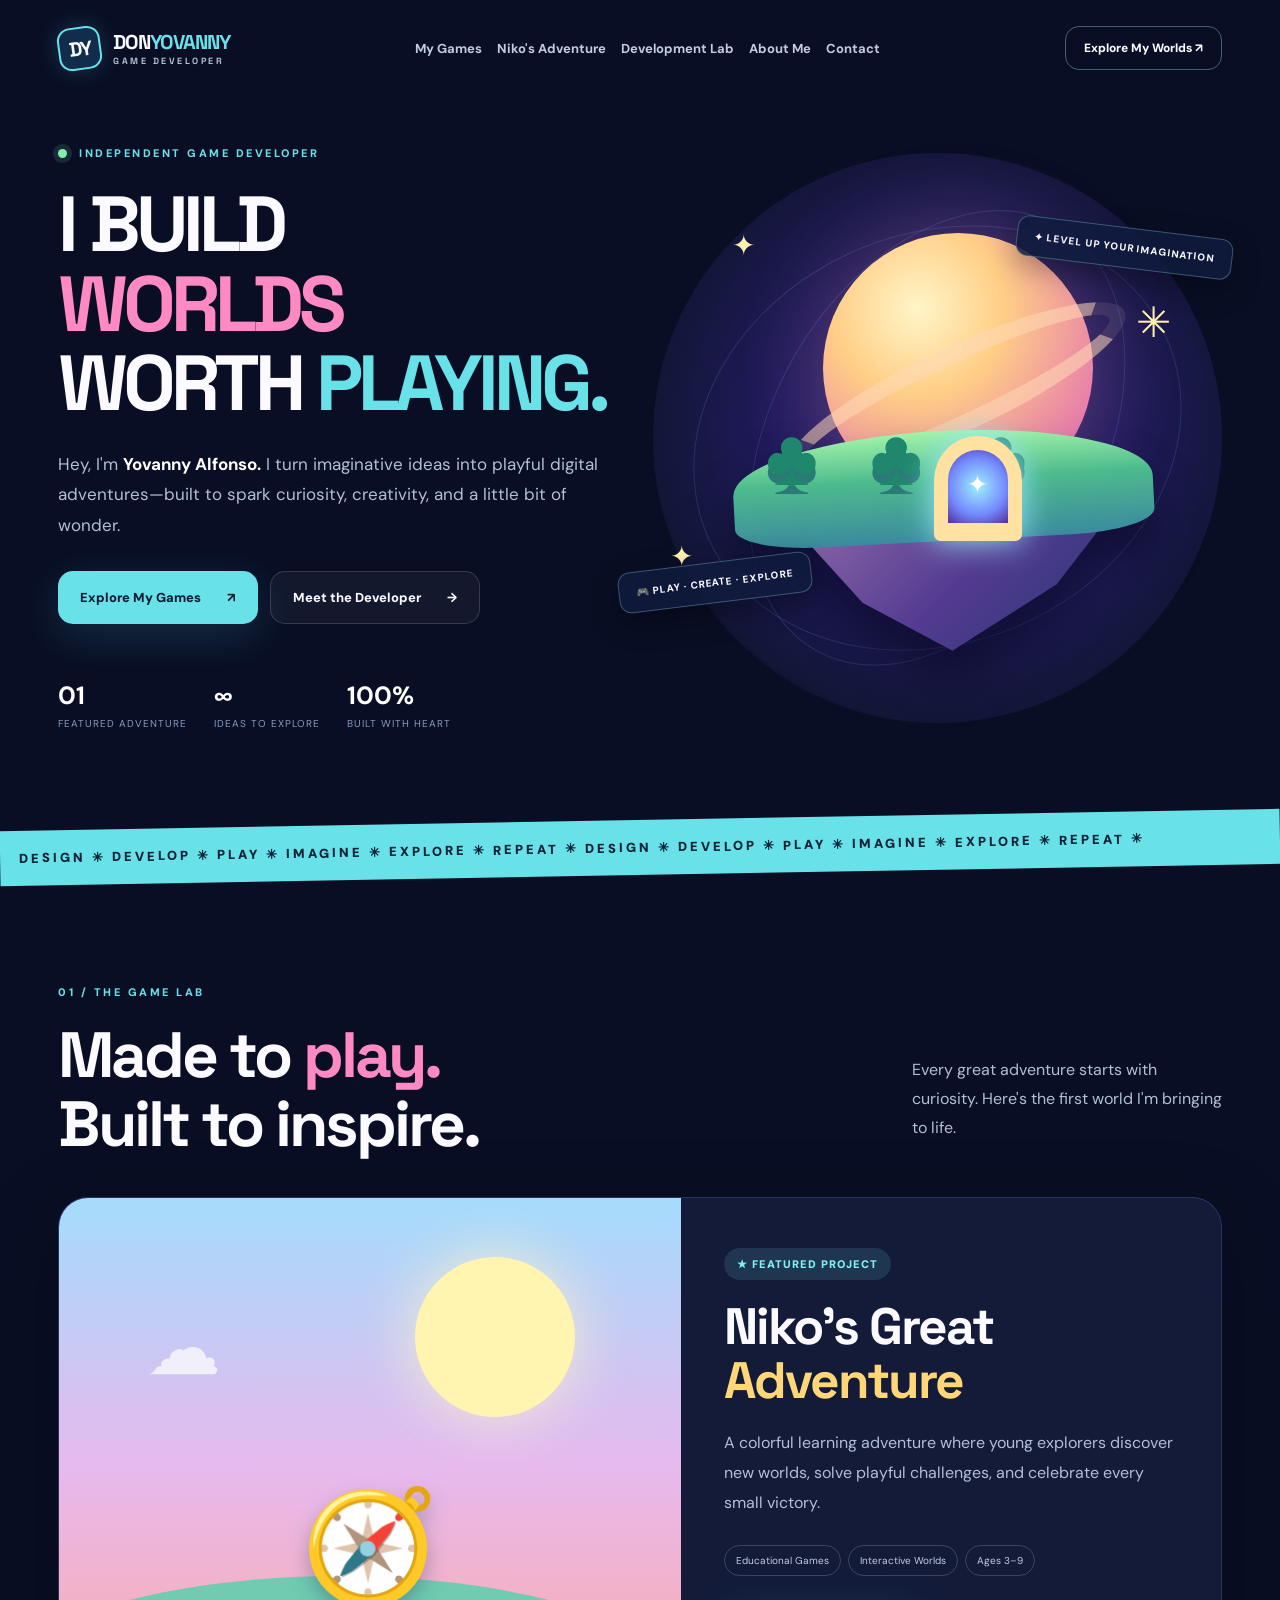
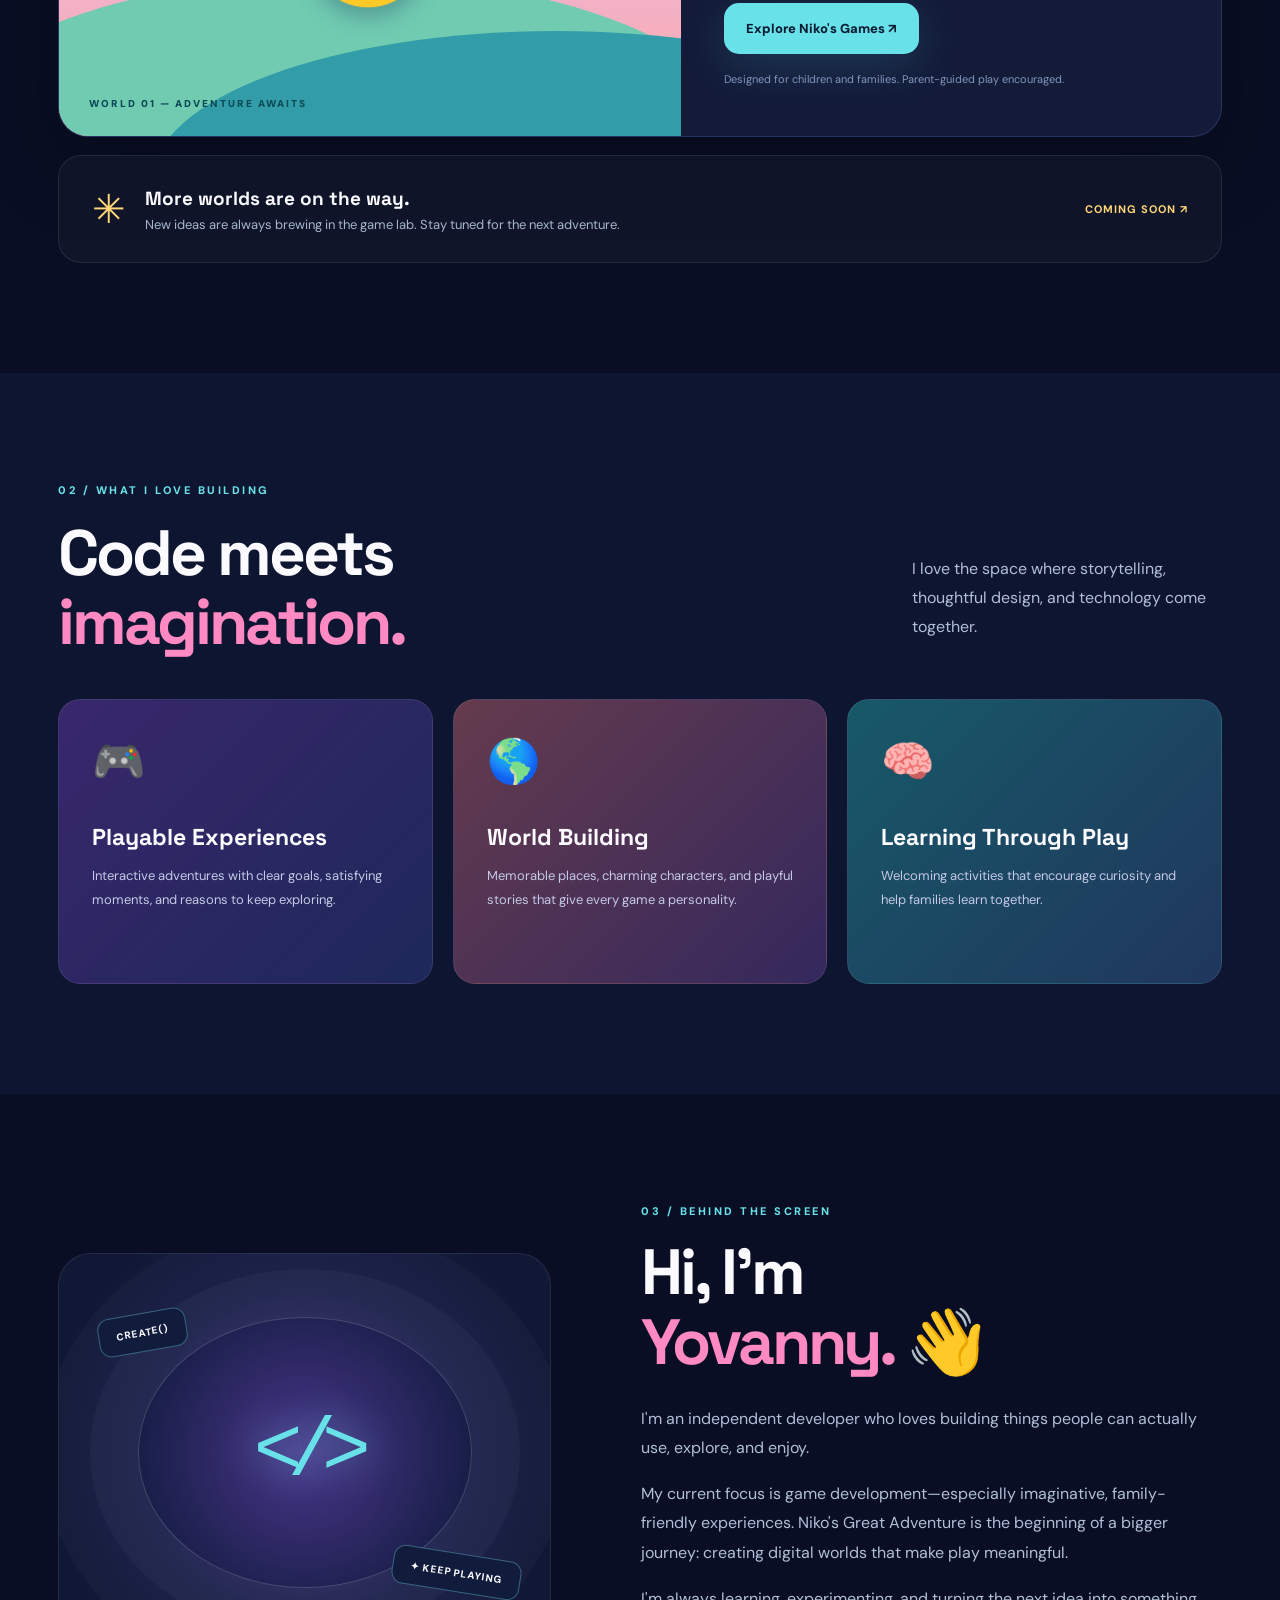
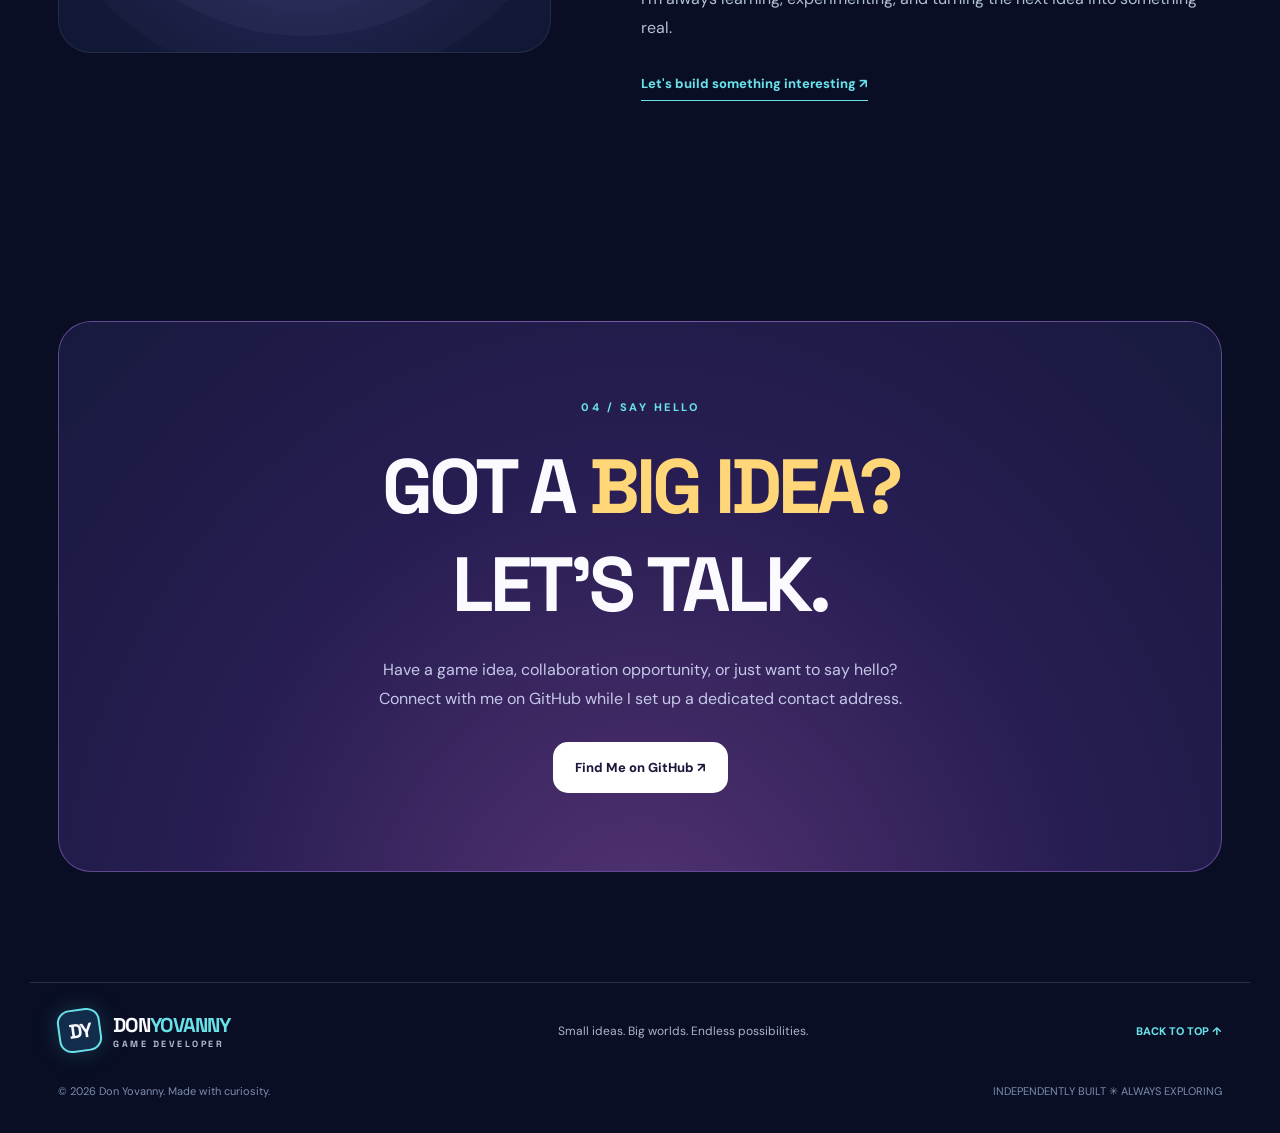
==== index.html @ cd0aa05b "Connect homepage to full portfolio navigation" ====
<!doctype html>
<html lang="en"><head><meta charset="utf-8"><meta name="viewport" content="width=device-width,initial-scale=1"><meta name="theme-color" content="#0b1028"><meta name="description" content="Don Yovanny builds playful game worlds and meaningful digital adventures."><title>Don Yovanny — Game Developer</title><link rel="preconnect" href="https://fonts.googleapis.com"><link rel="preconnect" href="https://fonts.gstatic.com" crossorigin><link href="https://fonts.googleapis.com/css2?family=DM+Sans:wght@400;500;600;700;800&family=Space+Grotesk:wght@400;500;600;700&display=swap" rel="stylesheet"><link rel="stylesheet" href="./style.css"><link rel="stylesheet" href="./pages.css"></head>
<body><a class="skip" href="#main">Skip to content</a><header class="nav wrap"><a class="brand" href="#home"><span class="logo">DY</span><span>DON<span class="cyan">YOVANNY</span><small>GAME DEVELOPER</small></span></a><button class="menu" aria-label="Toggle menu" aria-expanded="false">☰</button><nav id="nav"><a href="./games.html">My Games</a><a href="./niko.html">Niko's Adventure</a><a href="./lab.html">Development Lab</a><a href="./about.html">About Me</a><a href="./contact.html">Contact</a></nav><a class="nav-button" href="./games.html">Explore My Worlds ↗</a></header>
<main id="main"><section id="home" class="hero wrap"><div class="hero-text"><div class="eyebrow"><span class="dot"></span> INDEPENDENT GAME DEVELOPER</div><h1>I BUILD<br><em>WORLDS</em><br>WORTH <span class="cyan">PLAYING.</span></h1><p>Hey, I'm <strong>Yovanny Alfonso.</strong> I turn imaginative ideas into playful digital adventures—built to spark curiosity, creativity, and a little bit of wonder.</p><div class="buttons"><a class="button primary" href="./games.html">Explore My Games <span>↗</span></a><a class="button secondary" href="./about.html">Meet the Developer <span>→</span></a></div><div class="stats"><div><b>01</b><span>FEATURED ADVENTURE</span></div><div><b>∞</b><span>IDEAS TO EXPLORE</span></div><div><b>100%</b><span>BUILT WITH HEART</span></div></div></div><div class="scene" role="img" aria-label="Original illustration of a glowing ringed planet above a floating fantasy island with a portal"><div class="planet"></div><div class="ring"></div><div class="island"><div class="rock"></div><div class="grass"></div><div class="trees">♣ ♣ ♣</div><div class="portal">✦</div></div><span class="spark s1">✦</span><span class="spark s2">✳</span><span class="spark s3">✦</span><div class="sticker one">✦ LEVEL UP YOUR IMAGINATION</div><div class="sticker two">🎮 PLAY · CREATE · EXPLORE</div></div></section>
<div class="ribbon"><div>DESIGN ✳ DEVELOP ✳ PLAY ✳ IMAGINE ✳ EXPLORE ✳ REPEAT ✳ DESIGN ✳ DEVELOP ✳ PLAY ✳ IMAGINE ✳ EXPLORE ✳ REPEAT ✳</div></div>
<section id="games" class="section wrap"><div class="kicker">01 / THE GAME LAB</div><div class="section-heading"><h2>Made to <em>play.</em><br>Built to inspire.</h2><p>Every great adventure starts with curiosity. Here's the first world I'm bringing to life.</p></div><article class="featured"><div class="game-art" role="img" aria-label="Pastel illustrated adventure landscape with hills, sun, and compass"><div class="sun"></div><div class="cloud">☁</div><div class="hill back"></div><div class="hill front"></div><div class="compass">🧭</div><span class="art-caption">WORLD 01 — ADVENTURE AWAITS</span></div><div class="featured-content"><span class="pill">★ FEATURED PROJECT</span><h3>Niko's Great<br><span>Adventure</span></h3><p>A colorful learning adventure where young explorers discover new worlds, solve playful challenges, and celebrate every small victory.</p><div class="chips"><span>Educational Games</span><span>Interactive Worlds</span><span>Ages 3–9</span></div><a class="button primary" href="./niko.html">Explore Niko's Games ↗</a><small>Designed for children and families. Parent-guided play encouraged.</small></div></article><div class="next"><span>✳</span><div><h3>More worlds are on the way.</h3><p>New ideas are always brewing in the game lab. Stay tuned for the next adventure.</p></div><strong>COMING SOON ↗</strong></div></section>
<section id="skills" class="section skill-section"><div class="wrap"><div class="kicker">02 / WHAT I LOVE BUILDING</div><div class="section-heading"><h2>Code meets<br><em>imagination.</em></h2><p>I love the space where storytelling, thoughtful design, and technology come together.</p></div><div class="skill-grid"><article><span>🎮</span><h3>Playable Experiences</h3><p>Interactive adventures with clear goals, satisfying moments, and reasons to keep exploring.</p></article><article><span>🌎</span><h3>World Building</h3><p>Memorable places, charming characters, and playful stories that give every game a personality.</p></article><article><span>🧠</span><h3>Learning Through Play</h3><p>Welcoming activities that encourage curiosity and help families learn together.</p></article></div></div></section>
<section id="about" class="section wrap about"><div class="code-art"><div class="code-orb">&lt;/&gt;</div><span class="float-label top">CREATE()</span><span class="float-label bottom">✦ KEEP PLAYING</span></div><div><div class="kicker">03 / BEHIND THE SCREEN</div><h2>Hi, I'm<br><em>Yovanny.</em> 👋</h2><p>I'm an independent developer who loves building things people can actually use, explore, and enjoy.</p><p>My current focus is game development—especially imaginative, family-friendly experiences. Niko's Great Adventure is the beginning of a bigger journey: creating digital worlds that make play meaningful.</p><p>I'm always learning, experimenting, and turning the next idea into something real.</p><a class="text-link" href="./contact.html">Let's build something interesting ↗</a></div></section>
<section id="contact" class="section wrap"><div class="contact"><div class="kicker">04 / SAY HELLO</div><h2>GOT A <em>BIG IDEA?</em><br>LET'S TALK.</h2><p>Have a game idea, collaboration opportunity, or just want to say hello? Connect with me on GitHub while I set up a dedicated contact address.</p><a class="button white" href="https://github.com/yovannyhub" target="_blank" rel="noopener noreferrer">Find Me on GitHub ↗</a></div></section></main>
<footer class="wrap footer"><div><a class="brand" href="#home"><span class="logo">DY</span><span>DON<span class="cyan">YOVANNY</span><small>GAME DEVELOPER</small></span></a><p>Small ideas. Big worlds. Endless possibilities.</p><a href="#home">BACK TO TOP ↑</a></div><div class="footer-bottom"><span>© <span id="year">2026</span> Don Yovanny. Made with curiosity.</span><span>INDEPENDENTLY BUILT ✳ ALWAYS EXPLORING</span></div></footer><script src="./script.js"></script></body></html>
---- style.css ----
:root{--bg:#090e24;--panel:#131b39;--cyan:#69e1e9;--pink:#ff89c3;--yellow:#ffd779;--muted:#b1bfd6}*{box-sizing:border-box}html{scroll-behavior:smooth}body{margin:0;background:var(--bg);color:#fafaff;font-family:'DM Sans',sans-serif;overflow-x:hidden}a{color:inherit;text-decoration:none}button{font:inherit}::selection{background:var(--cyan);color:#09152d}.wrap{max-width:1220px;margin:auto;padding-left:28px;padding-right:28px}.section{padding-top:110px;padding-bottom:110px}.nav{height:96px;display:flex;align-items:center;gap:35px;justify-content:space-between;position:relative;z-index:5}.brand{display:flex;align-items:center;gap:12px;font-family:'Space Grotesk',sans-serif;font-size:20px;font-weight:700;letter-spacing:-1px;white-space:nowrap}.brand small{display:block;font-size:9px;letter-spacing:2.5px;color:var(--muted)}.logo{width:43px;height:43px;border:2px solid var(--cyan);border-radius:13px;display:grid;place-items:center;transform:rotate(-8deg);background:#122d4b;box-shadow:0 0 23px #59d8e830}.cyan{color:var(--cyan)}.nav nav{display:flex;gap:26px}.nav nav a{font-size:13px;font-weight:700;color:#c2cce0}.nav nav a:hover,.footer a:hover{color:var(--cyan)}.nav-button{padding:13px 18px;border:1px solid #456274;border-radius:14px;font-size:12px;font-weight:800}.menu{display:none}.hero{min-height:715px;display:grid;grid-template-columns:1fr 1fr;align-items:center;gap:25px;padding-top:50px;padding-bottom:90px}.eyebrow,.kicker{font-size:11px;letter-spacing:2.5px;font-weight:800;color:var(--cyan)}.eyebrow{display:flex;align-items:center;gap:12px}.dot{width:9px;height:9px;background:#82efab;border-radius:50%;box-shadow:0 0 0 5px #82efab20}h1,h2,h3,p{margin-top:0}h1,h2,h3{font-family:'Space Grotesk',sans-serif}h1{font-size:clamp(55px,6.1vw,94px);line-height:1.02;letter-spacing:-5px;margin:25px 0}h1 em,h2 em{font-style:normal;color:var(--pink)}.hero-text>p{font-size:17px;line-height:1.8;color:var(--muted);max-width:540px}.hero-text strong{color:#fff}.buttons{display:flex;gap:12px;flex-wrap:wrap;margin-top:30px}.button{display:inline-flex;gap:26px;align-items:center;justify-content:space-between;padding:17px 22px;border-radius:15px;font-weight:800;font-size:13px;transition:transform .2s}.button:hover{transform:translateY(-4px)}.primary{background:var(--cyan);color:#071b31;box-shadow:0 12px 45px #53daed28}.secondary{background:#ffffff0b;border:1px solid #ffffff25}.stats{display:flex;gap:27px;margin-top:55px;flex-wrap:wrap}.stats span{display:block;color:#889bbd;font-size:10px;letter-spacing:1px}.stats b{display:block;font-size:25px;color:#fff;margin-bottom:5px}.scene{height:570px;position:relative;border-radius:50%;background:radial-gradient(ellipse at 52% 48%,#402d82,#211b60 40%,#121636 71%,transparent 73%);isolation:isolate}.scene:before,.scene:after{content:'';position:absolute;inset:14% 6%;border:1px solid #85a2f82d;border-radius:50%;transform:rotate(-23deg)}.scene:after{inset:7% 21%;transform:rotate(30deg)}.planet{position:absolute;z-index:1;width:270px;height:270px;top:14%;left:30%;border-radius:50%;background:radial-gradient(circle at 35% 28%,#fff5c8,#ffce86 33%,#e77eab 75%,#5f4dba);box-shadow:0 0 90px #fc9d9f44;animation:float 7s ease-in-out infinite}.ring{position:absolute;z-index:2;top:34%;left:21%;width:370px;height:85px;border:17px solid #ffd9b78c;border-left-color:#ffd9b71a;border-right-color:#ffd9b71a;border-radius:50%;transform:rotate(-25deg)}.island{position:absolute;z-index:3;left:10%;right:8%;bottom:72px;height:220px;filter:drop-shadow(0 30px 22px #03061a88);animation:float 5s ease-in-out infinite}.grass{position:absolute;left:5%;right:5%;top:0;height:110px;border-radius:50% 50% 20% 20%;background:linear-gradient(#a2f3a9,#4cba8d 44%,#3b8a9e);transform:rotate(-3deg)}.rock{position:absolute;top:65px;left:12%;right:11%;height:155px;background:linear-gradient(135deg,#9a74ae,#533a91 55%,#243970);clip-path:polygon(0 0,100% 0,81% 57%,52% 100%,27% 69%)}.trees{position:absolute;z-index:5;top:-25px;left:12%;font-size:80px;letter-spacing:18px;color:#1f876c;text-shadow:0 9px #2a7b76}.portal{position:absolute;z-index:7;top:5px;left:48%;width:88px;height:105px;border:14px solid #ffe1a2;border-bottom-width:18px;border-radius:48px 48px 7px 7px;background:radial-gradient(circle,#9ef0ff,#7489ff 60%,#522e9e);box-shadow:0 0 32px #9aeaff;color:#fff;text-align:center;font-size:25px;padding-top:18px}.spark{position:absolute;color:#fff1b0;font-size:28px;animation:twinkle 3s ease-in-out infinite}.s1{top:13%;left:14%}.s2{top:25%;right:9%;font-size:42px;animation-delay:1s}.s3{bottom:26%;left:3%;animation-delay:2s}.sticker{position:absolute;z-index:4;background:#101b3edb;border:1px solid #89cce257;padding:13px 17px;border-radius:12px;font-size:10px;letter-spacing:1px;font-weight:800;box-shadow:0 10px 30px #0005}.one{top:13%;right:-2%;transform:rotate(7deg)}.two{left:-6%;bottom:21%;transform:rotate(-7deg)}.ribbon{background:var(--cyan);color:#0b2136;white-space:nowrap;overflow:hidden;transform:rotate(-1deg);font-weight:900;font-size:13px;letter-spacing:3px;padding:19px}.ribbon div{width:max-content;animation:marquee 30s linear infinite}.section-heading{display:flex;align-items:flex-end;justify-content:space-between;gap:40px;margin:22px 0 38px}.section-heading h2,.about h2{font-size:clamp(43px,5vw,68px);line-height:1.08;letter-spacing:-3px;margin:0}.section-heading p{max-width:310px;line-height:1.8;color:var(--muted)}.featured{border:1px solid #40518b76;border-radius:30px;display:grid;grid-template-columns:1.15fr 1fr;overflow:hidden;background:var(--panel);box-shadow:0 25px 80px #0004}.game-art{min-height:470px;position:relative;overflow:hidden;background:linear-gradient(#a4dcfc,#e7b9ee 50%,#ffa99f)}.sun{position:absolute;top:11%;right:17%;height:160px;width:160px;border-radius:50%;background:#fff5b1;box-shadow:0 0 60px #fff6cacc}.hill{position:absolute;border-radius:50% 50% 0 0;width:130%;height:330px;bottom:-170px;left:-20%;background:#70cbb1}.hill.front{height:300px;bottom:-195px;left:15%;background:#329da9}.cloud{position:absolute;top:19%;left:14%;font-size:75px;opacity:.8}.compass{font-size:110px;position:absolute;left:39%;bottom:22%;z-index:4;filter:drop-shadow(0 10px 10px #1d406055)}.art-caption{position:absolute;left:30px;bottom:26px;font-size:10px;font-weight:900;letter-spacing:2px;color:#0c4a58;z-index:5}.featured-content{padding:50px 43px;display:flex;flex-direction:column;justify-content:center;align-items:flex-start}.pill{border-radius:30px;padding:9px 13px;background:#6ee2e921;color:#84eef5;font-size:11px;font-weight:900;letter-spacing:1px}.featured-content h3{font-size:clamp(39px,4vw,58px);line-height:1.06;letter-spacing:-2px;margin:20px 0}.featured-content h3 span{color:var(--yellow)}.featured-content p,.about p{color:var(--muted);line-height:1.85}.chips{display:flex;gap:7px;flex-wrap:wrap;margin:12px 0 27px}.chips span{border:1px solid #7281a268;border-radius:20px;padding:8px 11px;font-size:10px;color:#c2cde5}.featured-content small{font-size:11px;color:#8395bb;margin-top:18px}.next{margin-top:18px;padding:27px 33px;background:#ffffff08;border:1px solid #ffffff18;border-radius:23px;display:flex;align-items:center;gap:19px}.next>span{font-size:40px;color:var(--yellow)}.next h3{margin:0 0 5px;font-size:19px}.next p{margin:0;color:#a6b5cc;font-size:13px}.next strong{margin-left:auto;color:var(--yellow);white-space:nowrap;font-size:11px;letter-spacing:1px}.skill-section{background:#0e1530}.skill-grid{display:grid;grid-template-columns:repeat(3,1fr);gap:20px;margin-top:42px}.skill-grid article{padding:33px;min-height:285px;border-radius:22px;border:1px solid #ffffff15;transition:transform .25s}.skill-grid article:hover{transform:translateY(-8px)}.skill-grid article:nth-child(1){background:linear-gradient(135deg,#39276c,#1d285a)}.skill-grid article:nth-child(2){background:linear-gradient(135deg,#653b4d,#34285d)}.skill-grid article:nth-child(3){background:linear-gradient(135deg,#175968,#20365d)}.skill-grid article>span{font-size:43px}.skill-grid h3{margin:33px 0 12px;font-size:23px}.skill-grid p{font-size:13px;color:#c4c9e5;line-height:1.8}.about{display:grid;grid-template-columns:.85fr 1fr;gap:90px;align-items:center}.code-art{min-height:400px;border:1px solid #ffffff16;border-radius:33px;background:radial-gradient(circle,#49368a,#181e47 53%,#111836 83%);position:relative;display:grid;place-items:center;overflow:hidden}.code-art:before{content:'';position:absolute;inset:16%;border:1px solid #ffffff2c;border-radius:50%;box-shadow:0 0 0 48px #ffffff08,0 0 0 96px #ffffff05}.code-orb{position:relative;font-family:monospace;font-size:82px;letter-spacing:-15px;color:var(--cyan);text-shadow:0 0 40px #8cf1ff99}.float-label{position:absolute;padding:12px 17px;background:#111c3d;border:1px solid #81e7fd58;border-radius:12px;font-size:10px;letter-spacing:1px;font-weight:800}.float-label.top{top:15%;left:8%;transform:rotate(-10deg)}.float-label.bottom{bottom:15%;right:6%;transform:rotate(9deg)}.about h2{margin:20px 0 27px}.text-link{font-size:13px;font-weight:800;color:var(--cyan);border-bottom:1px solid var(--cyan);display:inline-block;padding-bottom:8px;margin-top:16px}.contact{text-align:center;border:1px solid #c58dff66;border-radius:33px;padding:78px 25px;background:radial-gradient(ellipse at 50% 115%,#543373,#271d52 55%,#171a3e)}.contact h2{font-size:clamp(40px,6vw,80px);letter-spacing:-4px;margin:23px 0}.contact h2 em{font-style:normal;color:var(--yellow)}.contact p{max-width:560px;margin:0 auto 29px;color:#c5c8e9;line-height:1.8}.white{background:#fff;color:#1c173b}.footer{padding-top:26px;padding-bottom:35px;border-top:1px solid #ffffff24}.footer>div:first-child,.footer-bottom{display:flex;align-items:center;justify-content:space-between;gap:22px}.footer p{color:#a9b4ce;font-size:12px;margin:0}.footer a:last-child{font-size:11px;font-weight:800;color:var(--cyan)}.footer-bottom{font-size:11px;color:#7c8eaf;margin-top:32px}.skip{position:absolute;left:-9999px}.skip:focus{left:16px;top:16px;z-index:99;background:#fff;color:#000;padding:12px}@keyframes float{50%{transform:translateY(-15px)}}@keyframes twinkle{50%{opacity:.3;transform:scale(.8)}}@keyframes marquee{to{transform:translateX(-50%)}}@media(max-width:1050px){.nav-button{display:none}.hero{grid-template-columns:1fr;gap:0}.hero-text{padding-top:40px}.scene{max-width:650px;width:100%;margin:auto}.about{gap:35px}.featured-content{padding:35px}}@media(max-width:700px){.wrap{padding-left:20px;padding-right:20px}.nav{height:80px}.menu{display:block;margin-left:auto;background:transparent;border:1px solid #45516e;color:#fff;border-radius:10px;padding:8px 11px}.nav nav{display:none;position:absolute;top:72px;left:20px;right:20px;flex-direction:column;gap:0;padding:12px;border:1px solid #53658d;background:#111a36;border-radius:16px}.nav nav.open{display:flex}.nav nav a{padding:14px}.hero{padding-top:12px;padding-bottom:70px;min-height:0}h1{font-size:clamp(48px,12vw,76px);letter-spacing:-3px}.hero-text>p{font-size:15px}.stats{gap:18px;margin-top:35px}.scene{height:390px;margin-top:28px}.planet{height:190px;width:190px}.ring{width:265px;height:65px;left:18%;top:33%;border-width:12px}.island{bottom:40px;height:145px}.grass{height:85px}.rock{height:110px;top:45px}.trees{font-size:48px;letter-spacing:9px}.portal{transform:scale(.65);transform-origin:top left}.sticker{font-size:8px;padding:8px}.one{right:0}.two{left:0}.section{padding-top:75px;padding-bottom:75px}.section-heading{display:block}.section-heading h2,.about h2{font-size:44px}.section-heading p{margin-top:21px}.featured{display:block}.game-art{min-height:330px}.featured-content{padding:33px 27px 40px}.skill-grid{grid-template-columns:1fr}.skill-grid article{min-height:210px}.skill-grid h3{margin-top:20px}.about{grid-template-columns:1fr}.code-art{min-height:320px}.code-orb{font-size:65px}.next{flex-wrap:wrap}.next strong{margin-left:0}.footer>div:first-child,.footer-bottom{flex-direction:column;text-align:center}.contact{padding:60px 20px}.contact h2{letter-spacing:-2px}}@media(prefers-reduced-motion:reduce){html{scroll-behavior:auto}*,*:before,*:after{animation:none!important;transition:none!important}}
---- pages.css ----
.nav nav{flex-wrap:wrap;justify-content:center;gap:15px}.nav nav a[aria-current=page]{color:var(--cyan)}.page-hero{min-height:600px;display:grid;grid-template-columns:1.2fr .8fr;align-items:center;gap:35px;padding-top:55px;padding-bottom:65px}.page-hero h1{font-size:clamp(52px,6vw,88px);letter-spacing:-4px;line-height:1.05}.page-hero p{color:var(--muted);font-size:18px;line-height:1.8;max-width:600px}.page-art{height:390px;position:relative;display:grid;place-items:center;border-radius:40px;background:radial-gradient(circle at 50% 50%,#5744ac,#27215c 45%,#141934 75%,transparent 76%);isolation:isolate}.page-art>span{font-size:140px;z-index:2;filter:drop-shadow(0 22px 15px #0006);animation:float 5s ease-in-out infinite}.page-glow{position:absolute;width:200px;height:200px;border-radius:50%;background:#d1c1ff55;filter:blur(50px)}.page-art .spark{position:absolute;font-style:normal}.page-art .a{left:12%;top:20%}.page-art .b{right:9%;bottom:20%}.page-feature{display:grid;grid-template-columns:.9fr 1.1fr;background:#141c3a;border:1px solid #ffffff23;border-radius:30px;overflow:hidden;margin-top:35px}.page-feature-visual{min-height:400px;position:relative;display:grid;place-items:center;background:radial-gradient(circle at center,#5d50ae,#292b6c 50%,#1a2a55)}.page-feature-visual>span:first-child{font-size:125px;position:relative;z-index:2}.orbit{position:absolute;width:300px;height:120px;border:2px solid #e1d0ff66;border-radius:50%;transform:rotate(-24deg)}.orbit-two{transform:rotate(57deg)}.page-feature-copy{padding:55px;display:flex;flex-direction:column;align-items:flex-start;justify-content:center}.page-feature-copy h2{font-size:14px;letter-spacing:2px;color:var(--cyan);text-transform:uppercase}.page-feature-copy h3{font-size:clamp(34px,4vw,56px);letter-spacing:-2px;line-height:1.08;margin:14px 0 20px}.page-feature-copy p{color:var(--muted);line-height:1.9;margin-bottom:27px}.page-subtitle{font-size:clamp(35px,4vw,55px);letter-spacing:-2px;margin:20px 0 30px}.page-grid{display:grid;grid-template-columns:repeat(3,1fr);gap:18px}.page-tile{padding:34px;border:1px solid #ffffff24;border-radius:23px;background:linear-gradient(135deg,#362966,#17254d);transition:transform .2s}.page-tile:hover{transform:translateY(-6px)}.tile-1{background:linear-gradient(135deg,#6b345c,#2c285c)}.tile-2{background:linear-gradient(135deg,#176073,#1c2c60)}.page-tile>span{font-size:36px}.page-tile h3{font-size:24px;margin:28px 0 12px}.page-tile p{font-size:13px;line-height:1.7;color:#c3cce2}.page-tile strong{font-size:12px;color:var(--cyan)}.page-bottom{margin-bottom:95px;padding-top:60px;padding-bottom:60px;border-radius:25px;background:#24204e;display:flex;align-items:center;justify-content:space-around;gap:20px}.page-bottom h2{font-size:clamp(28px,4vw,48px);letter-spacing:-2px;margin:0}.page-bottom h2 em{font-style:normal;color:var(--pink)}@media(max-width:900px){.nav nav{gap:9px}.nav nav a{font-size:11px}.page-hero{grid-template-columns:1fr}.page-art{max-width:500px;width:100%;margin:auto}.page-feature{grid-template-columns:1fr}.page-feature-visual{min-height:300px}}@media(max-width:700px){.nav nav{gap:0}.nav nav a{font-size:13px}.page-hero{min-height:0;padding-top:60px}.page-hero h1{letter-spacing:-2px}.page-art{height:290px}.page-art>span{font-size:100px}.page-feature-copy{padding:35px 26px}.page-grid{grid-template-columns:1fr}.page-bottom{flex-direction:column;text-align:center;margin-left:20px;margin-right:20px}.page-tile{padding:28px}}
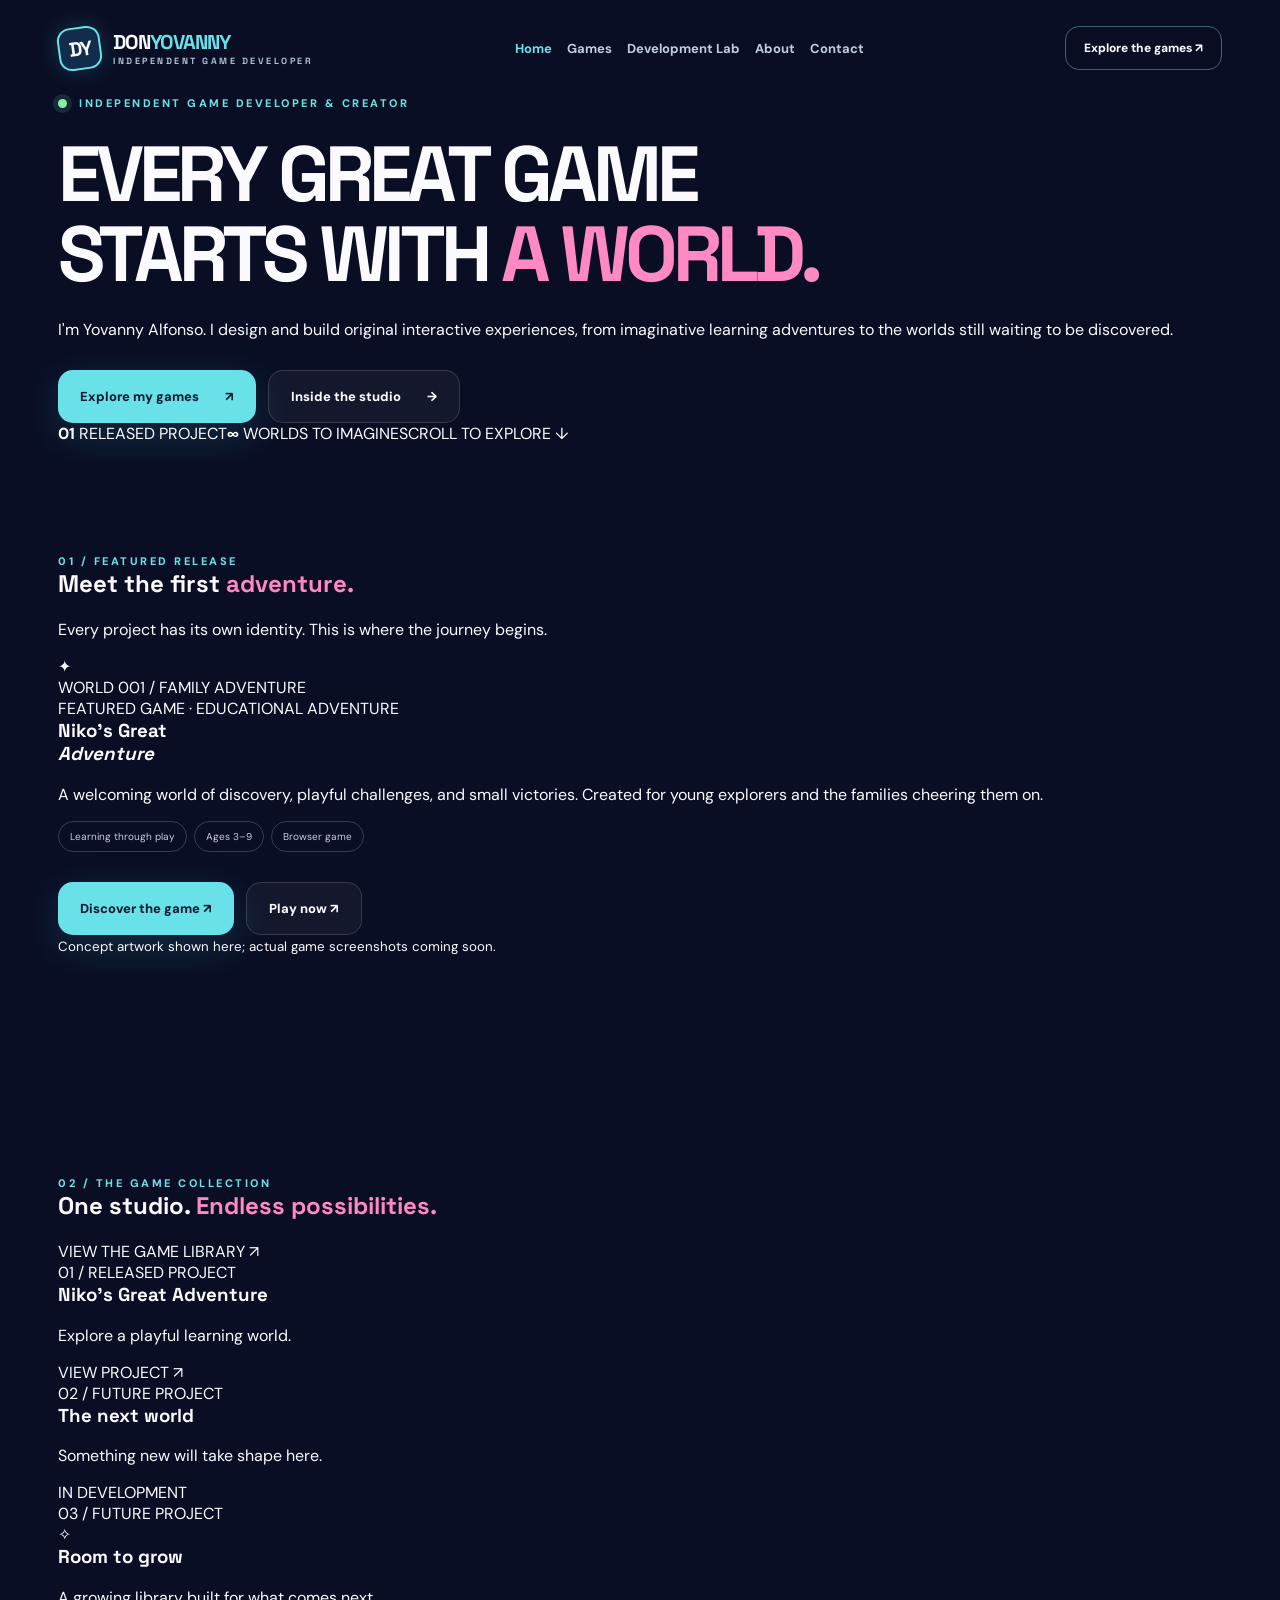
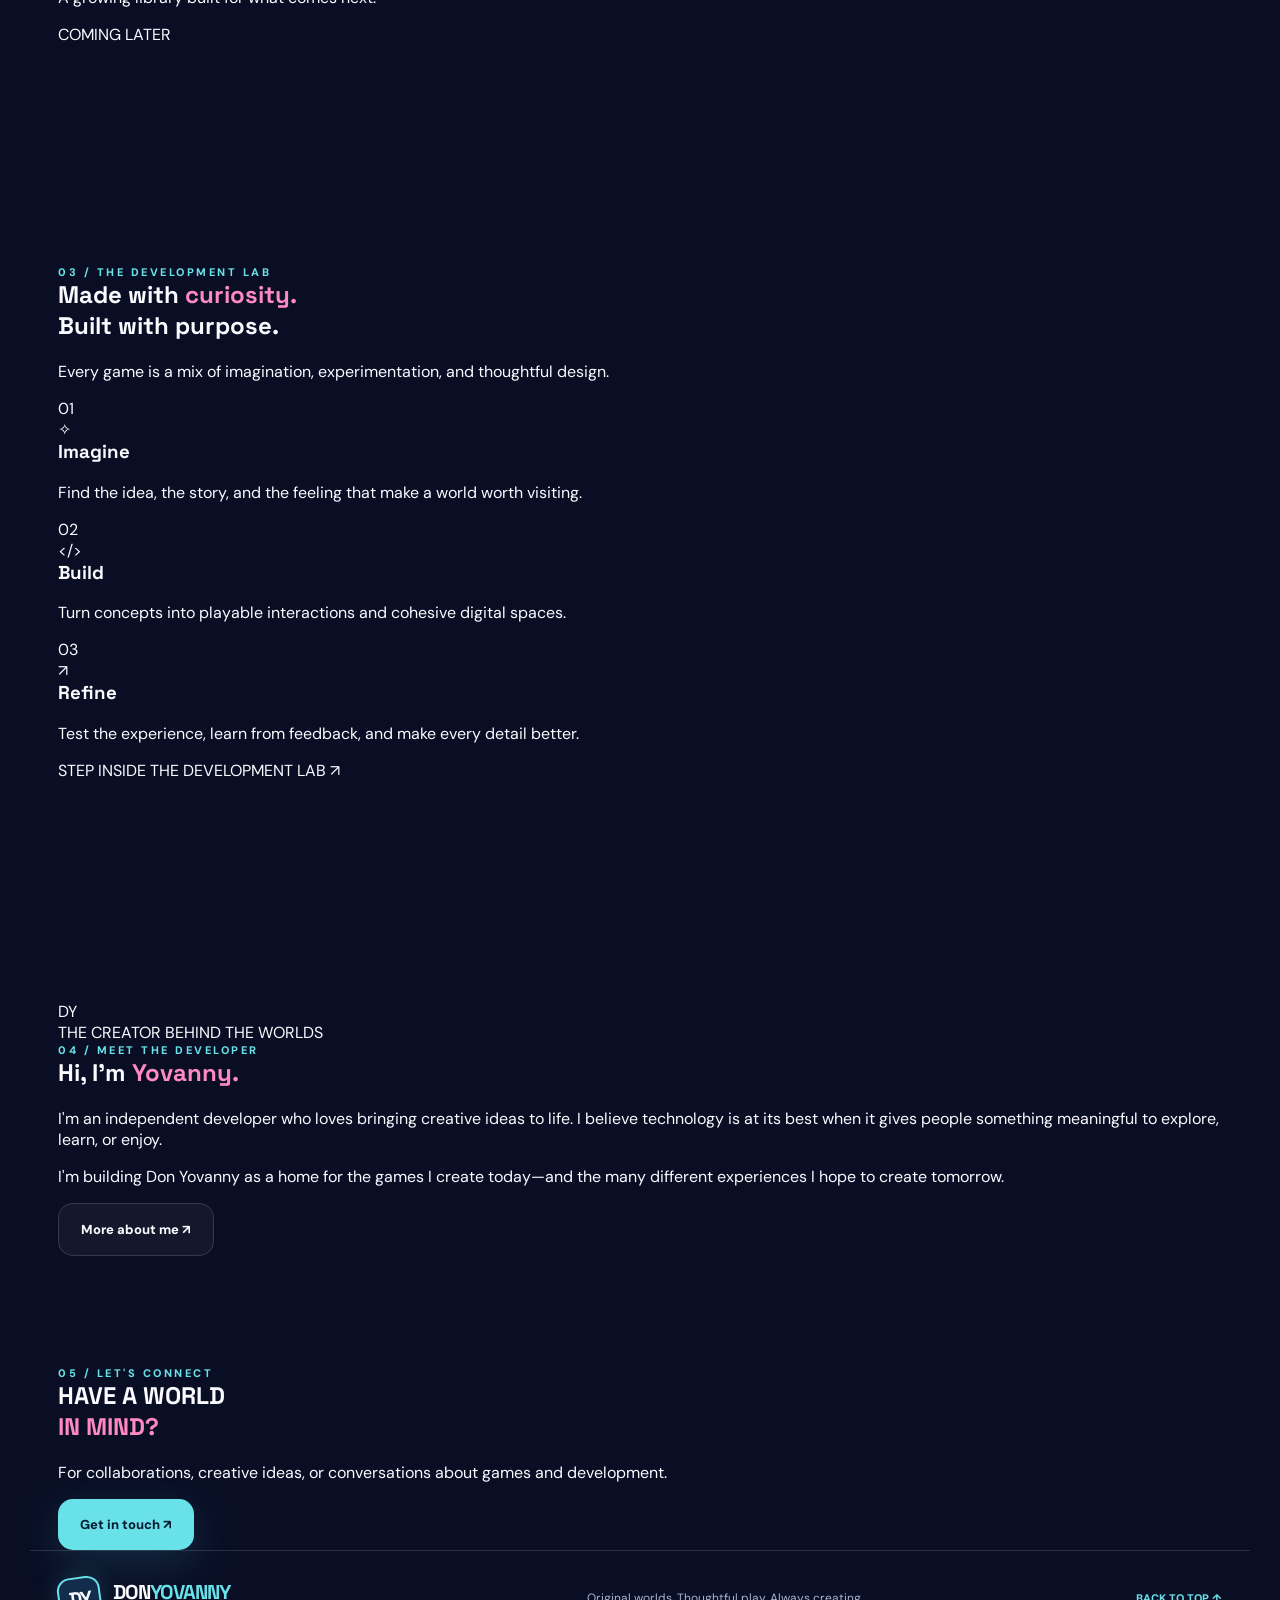
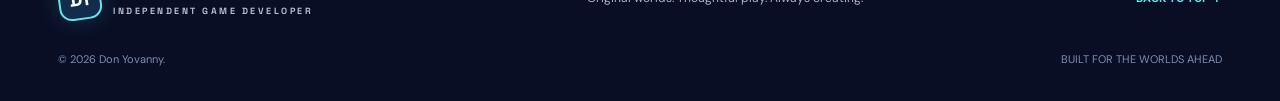
==== commit ab48d785: "Redesign homepage as cinematic expandable game studio" ====
--- a/index.html
+++ b/index.html
@@ -1,10 +1 @@
-<!doctype html>
-<html lang="en"><head><meta charset="utf-8"><meta name="viewport" content="width=device-width,initial-scale=1"><meta name="theme-color" content="#0b1028"><meta name="description" content="Don Yovanny builds playful game worlds and meaningful digital adventures."><title>Don Yovanny — Game Developer</title><link rel="preconnect" href="https://fonts.googleapis.com"><link rel="preconnect" href="https://fonts.gstatic.com" crossorigin><link href="https://fonts.googleapis.com/css2?family=DM+Sans:wght@400;500;600;700;800&family=Space+Grotesk:wght@400;500;600;700&display=swap" rel="stylesheet"><link rel="stylesheet" href="./style.css"><link rel="stylesheet" href="./pages.css"></head>
-<body><a class="skip" href="#main">Skip to content</a><header class="nav wrap"><a class="brand" href="#home"><span class="logo">DY</span><span>DON<span class="cyan">YOVANNY</span><small>GAME DEVELOPER</small></span></a><button class="menu" aria-label="Toggle menu" aria-expanded="false">☰</button><nav id="nav"><a href="./games.html">My Games</a><a href="./niko.html">Niko's Adventure</a><a href="./lab.html">Development Lab</a><a href="./about.html">About Me</a><a href="./contact.html">Contact</a></nav><a class="nav-button" href="./games.html">Explore My Worlds ↗</a></header>
-<main id="main"><section id="home" class="hero wrap"><div class="hero-text"><div class="eyebrow"><span class="dot"></span> INDEPENDENT GAME DEVELOPER</div><h1>I BUILD<br><em>WORLDS</em><br>WORTH <span class="cyan">PLAYING.</span></h1><p>Hey, I'm <strong>Yovanny Alfonso.</strong> I turn imaginative ideas into playful digital adventures—built to spark curiosity, creativity, and a little bit of wonder.</p><div class="buttons"><a class="button primary" href="./games.html">Explore My Games <span>↗</span></a><a class="button secondary" href="./about.html">Meet the Developer <span>→</span></a></div><div class="stats"><div><b>01</b><span>FEATURED ADVENTURE</span></div><div><b>∞</b><span>IDEAS TO EXPLORE</span></div><div><b>100%</b><span>BUILT WITH HEART</span></div></div></div><div class="scene" role="img" aria-label="Original illustration of a glowing ringed planet above a floating fantasy island with a portal"><div class="planet"></div><div class="ring"></div><div class="island"><div class="rock"></div><div class="grass"></div><div class="trees">♣ ♣ ♣</div><div class="portal">✦</div></div><span class="spark s1">✦</span><span class="spark s2">✳</span><span class="spark s3">✦</span><div class="sticker one">✦ LEVEL UP YOUR IMAGINATION</div><div class="sticker two">🎮 PLAY · CREATE · EXPLORE</div></div></section>
-<div class="ribbon"><div>DESIGN ✳ DEVELOP ✳ PLAY ✳ IMAGINE ✳ EXPLORE ✳ REPEAT ✳ DESIGN ✳ DEVELOP ✳ PLAY ✳ IMAGINE ✳ EXPLORE ✳ REPEAT ✳</div></div>
-<section id="games" class="section wrap"><div class="kicker">01 / THE GAME LAB</div><div class="section-heading"><h2>Made to <em>play.</em><br>Built to inspire.</h2><p>Every great adventure starts with curiosity. Here's the first world I'm bringing to life.</p></div><article class="featured"><div class="game-art" role="img" aria-label="Pastel illustrated adventure landscape with hills, sun, and compass"><div class="sun"></div><div class="cloud">☁</div><div class="hill back"></div><div class="hill front"></div><div class="compass">🧭</div><span class="art-caption">WORLD 01 — ADVENTURE AWAITS</span></div><div class="featured-content"><span class="pill">★ FEATURED PROJECT</span><h3>Niko's Great<br><span>Adventure</span></h3><p>A colorful learning adventure where young explorers discover new worlds, solve playful challenges, and celebrate every small victory.</p><div class="chips"><span>Educational Games</span><span>Interactive Worlds</span><span>Ages 3–9</span></div><a class="button primary" href="./niko.html">Explore Niko's Games ↗</a><small>Designed for children and families. Parent-guided play encouraged.</small></div></article><div class="next"><span>✳</span><div><h3>More worlds are on the way.</h3><p>New ideas are always brewing in the game lab. Stay tuned for the next adventure.</p></div><strong>COMING SOON ↗</strong></div></section>
-<section id="skills" class="section skill-section"><div class="wrap"><div class="kicker">02 / WHAT I LOVE BUILDING</div><div class="section-heading"><h2>Code meets<br><em>imagination.</em></h2><p>I love the space where storytelling, thoughtful design, and technology come together.</p></div><div class="skill-grid"><article><span>🎮</span><h3>Playable Experiences</h3><p>Interactive adventures with clear goals, satisfying moments, and reasons to keep exploring.</p></article><article><span>🌎</span><h3>World Building</h3><p>Memorable places, charming characters, and playful stories that give every game a personality.</p></article><article><span>🧠</span><h3>Learning Through Play</h3><p>Welcoming activities that encourage curiosity and help families learn together.</p></article></div></div></section>
-<section id="about" class="section wrap about"><div class="code-art"><div class="code-orb">&lt;/&gt;</div><span class="float-label top">CREATE()</span><span class="float-label bottom">✦ KEEP PLAYING</span></div><div><div class="kicker">03 / BEHIND THE SCREEN</div><h2>Hi, I'm<br><em>Yovanny.</em> 👋</h2><p>I'm an independent developer who loves building things people can actually use, explore, and enjoy.</p><p>My current focus is game development—especially imaginative, family-friendly experiences. Niko's Great Adventure is the beginning of a bigger journey: creating digital worlds that make play meaningful.</p><p>I'm always learning, experimenting, and turning the next idea into something real.</p><a class="text-link" href="./contact.html">Let's build something interesting ↗</a></div></section>
-<section id="contact" class="section wrap"><div class="contact"><div class="kicker">04 / SAY HELLO</div><h2>GOT A <em>BIG IDEA?</em><br>LET'S TALK.</h2><p>Have a game idea, collaboration opportunity, or just want to say hello? Connect with me on GitHub while I set up a dedicated contact address.</p><a class="button white" href="https://github.com/yovannyhub" target="_blank" rel="noopener noreferrer">Find Me on GitHub ↗</a></div></section></main>
-<footer class="wrap footer"><div><a class="brand" href="#home"><span class="logo">DY</span><span>DON<span class="cyan">YOVANNY</span><small>GAME DEVELOPER</small></span></a><p>Small ideas. Big worlds. Endless possibilities.</p><a href="#home">BACK TO TOP ↑</a></div><div class="footer-bottom"><span>© <span id="year">2026</span> Don Yovanny. Made with curiosity.</span><span>INDEPENDENTLY BUILT ✳ ALWAYS EXPLORING</span></div></footer><script src="./script.js"></script></body></html>+<!doctype html><html lang="en"><head><meta charset="utf-8"><meta name="viewport" content="width=device-width,initial-scale=1"><meta name="theme-color" content="#080c1a"><meta name="description" content="Don Yovanny is an independent game developer creating original interactive worlds. Explore games, projects, and the development lab."><title>Don Yovanny | Independent Game Developer</title><link rel="preconnect" href="https://fonts.googleapis.com"><link rel="preconnect" href="https://fonts.gstatic.com" crossorigin><link href="https://fonts.googleapis.com/css2?family=DM+Sans:wght@400;500;600;700;800&family=Space+Grotesk:wght@400;500;600;700&display=swap" rel="stylesheet"><link rel="stylesheet" href="./style.css"><link rel="stylesheet" href="./pages.css"><link rel="stylesheet" href="./studio.css"></head><body class="studio"><a class="skip" href="#main">Skip to content</a><header class="nav wrap"><a class="brand" href="./index.html"><span class="logo">DY</span><span>DON<span class="cyan">YOVANNY</span><small>INDEPENDENT GAME DEVELOPER</small></span></a><button class="menu" aria-label="Toggle navigation" aria-expanded="false">☰</button><nav id="nav"><a href="./index.html" aria-current="page">Home</a><a href="./games.html">Games</a><a href="./lab.html">Development Lab</a><a href="./about.html">About</a><a href="./contact.html">Contact</a></nav><a class="nav-button" href="./games.html">Explore the games ↗</a></header><main id="main"><section class="studio-hero"><div class="hero-atmosphere" aria-hidden="true"><div class="halo halo-a"></div><div class="halo halo-b"></div><div class="moon"></div><div class="mountain far"></div><div class="mountain near"></div><div class="ground-glow"></div><div class="gateway"><div class="gateway-inner"></div></div><div class="particle p1"></div><div class="particle p2"></div><div class="particle p3"></div><div class="particle p4"></div></div><div class="wrap studio-hero-inner"><div class="eyebrow"><span class="dot"></span> INDEPENDENT GAME DEVELOPER & CREATOR</div><h1>EVERY GREAT GAME<br>STARTS WITH <em>A WORLD.</em></h1><p>I'm Yovanny Alfonso. I design and build original interactive experiences, from imaginative learning adventures to the worlds still waiting to be discovered.</p><div class="buttons"><a class="button primary" href="./games.html">Explore my games <span>↗</span></a><a class="button secondary" href="./lab.html">Inside the studio <span>→</span></a></div><div class="hero-bottom"><span><b>01</b> RELEASED PROJECT</span><span><b>∞</b> WORLDS TO IMAGINE</span><span class="scroll-hint">SCROLL TO EXPLORE ↓</span></div></div></section><section class="section wrap studio-feature"><div class="studio-section-top"><div><div class="kicker">01 / FEATURED RELEASE</div><h2>Meet the first <em>adventure.</em></h2></div><p>Every project has its own identity. This is where the journey begins.</p></div><div class="studio-feature-card"><div class="niko-world"><div class="niko-sky"></div><div class="niko-sun"></div><div class="niko-cloud c1"></div><div class="niko-cloud c2"></div><div class="niko-hill h1"></div><div class="niko-hill h2"></div><div class="niko-path"></div><div class="niko-arch"><div class="niko-arch-inner">✦</div></div><div class="niko-label">WORLD 001 / FAMILY ADVENTURE</div></div><div class="studio-feature-copy"><span class="studio-tag">FEATURED GAME · EDUCATIONAL ADVENTURE</span><h3>Niko's Great<br><em>Adventure</em></h3><p>A welcoming world of discovery, playful challenges, and small victories. Created for young explorers and the families cheering them on.</p><div class="chips"><span>Learning through play</span><span>Ages 3–9</span><span>Browser game</span></div><div class="buttons"><a class="button primary" href="./niko.html">Discover the game ↗</a><a class="button secondary" href="https://yovannyhub-nikos-games.pages.dev/" target="_blank" rel="noopener noreferrer">Play now ↗</a></div><small>Concept artwork shown here; actual game screenshots coming soon.</small></div></div></section><section class="section studio-library"><div class="wrap"><div class="studio-section-top"><div><div class="kicker">02 / THE GAME COLLECTION</div><h2>One studio. <em>Endless possibilities.</em></h2></div><a class="studio-inline-link" href="./games.html">VIEW THE GAME LIBRARY ↗</a></div><div class="studio-tiles"><a href="./niko.html" class="studio-tile release"><span class="tile-number">01 / RELEASED PROJECT</span><div class="tile-art"><span class="tile-orb"></span><span class="tile-gate"></span></div><h3>Niko's Great Adventure</h3><p>Explore a playful learning world.</p><span class="tile-link">VIEW PROJECT ↗</span></a><div class="studio-tile future"><span class="tile-number">02 / FUTURE PROJECT</span><div class="tile-art"><span class="future-ring"></span></div><h3>The next world</h3><p>Something new will take shape here.</p><span class="tile-link">IN DEVELOPMENT</span></div><div class="studio-tile future alt"><span class="tile-number">03 / FUTURE PROJECT</span><div class="tile-art"><span class="future-star">✧</span></div><h3>Room to grow</h3><p>A growing library built for what comes next.</p><span class="tile-link">COMING LATER</span></div></div></div></section><section class="section wrap studio-process"><div class="studio-section-top"><div><div class="kicker">03 / THE DEVELOPMENT LAB</div><h2>Made with <em>curiosity.</em><br>Built with purpose.</h2></div><p>Every game is a mix of imagination, experimentation, and thoughtful design.</p></div><div class="process-grid"><article><span class="process-index">01</span><div class="process-symbol">✧</div><h3>Imagine</h3><p>Find the idea, the story, and the feeling that make a world worth visiting.</p></article><article><span class="process-index">02</span><div class="process-symbol">&lt;/&gt;</div><h3>Build</h3><p>Turn concepts into playable interactions and cohesive digital spaces.</p></article><article><span class="process-index">03</span><div class="process-symbol">↗</div><h3>Refine</h3><p>Test the experience, learn from feedback, and make every detail better.</p></article></div><a class="studio-inline-link" href="./lab.html">STEP INSIDE THE DEVELOPMENT LAB ↗</a></section><section class="section wrap studio-about"><div class="about-emblem"><div class="emblem-ring"><span>DY</span></div><span class="emblem-note">THE CREATOR BEHIND THE WORLDS</span></div><div><div class="kicker">04 / MEET THE DEVELOPER</div><h2>Hi, I'm <em>Yovanny.</em></h2><p>I'm an independent developer who loves bringing creative ideas to life. I believe technology is at its best when it gives people something meaningful to explore, learn, or enjoy.</p><p>I'm building Don Yovanny as a home for the games I create today—and the many different experiences I hope to create tomorrow.</p><a class="button secondary" href="./about.html">More about me ↗</a></div></section><section class="wrap studio-contact"><div class="kicker">05 / LET'S CONNECT</div><h2>HAVE A WORLD<br><em>IN MIND?</em></h2><p>For collaborations, creative ideas, or conversations about games and development.</p><a class="button primary" href="./contact.html">Get in touch ↗</a></section></main><footer class="wrap footer"><div><a class="brand" href="./index.html"><span class="logo">DY</span><span>DON<span class="cyan">YOVANNY</span><small>INDEPENDENT GAME DEVELOPER</small></span></a><p>Original worlds. Thoughtful play. Always creating.</p><a href="#main">BACK TO TOP ↑</a></div><div class="footer-bottom"><span>© <span id="year">2026</span> Don Yovanny.</span><span>BUILT FOR THE WORLDS AHEAD</span></div></footer><script src="./script.js"></script></body></html>
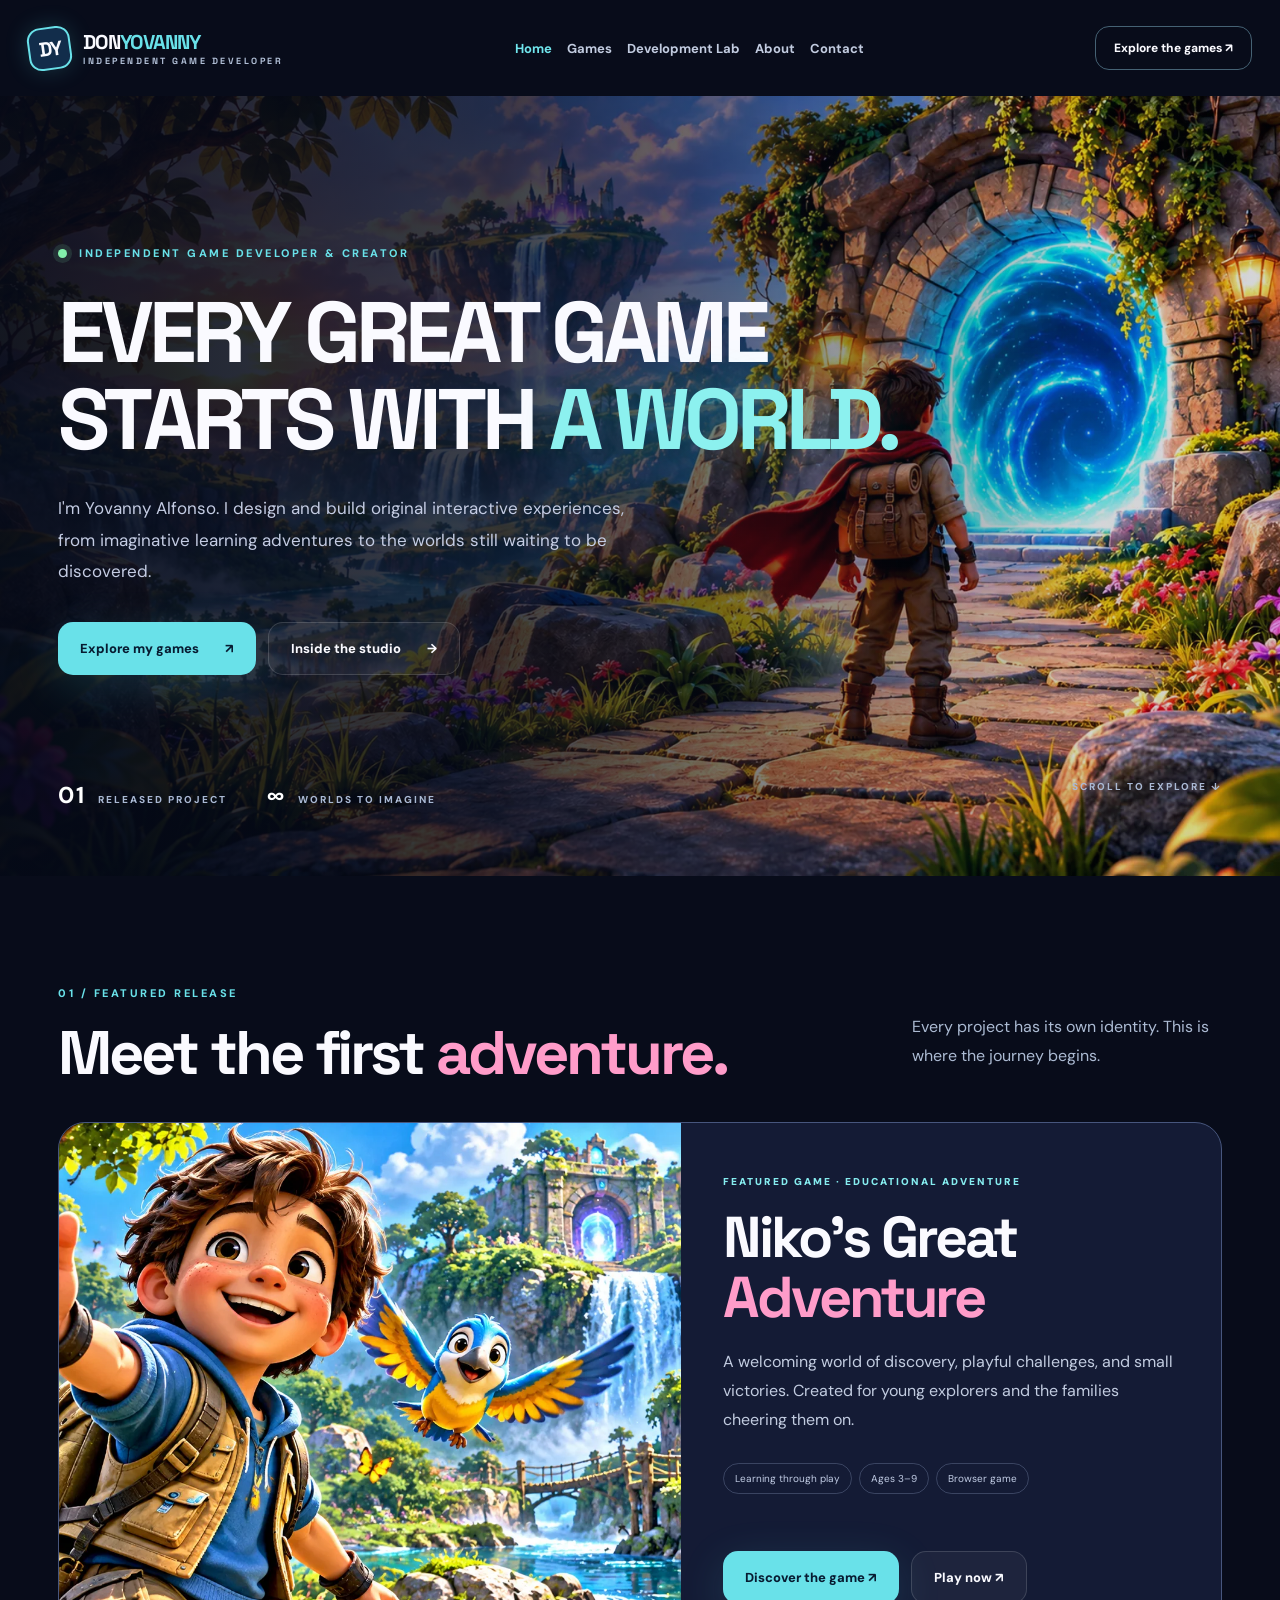
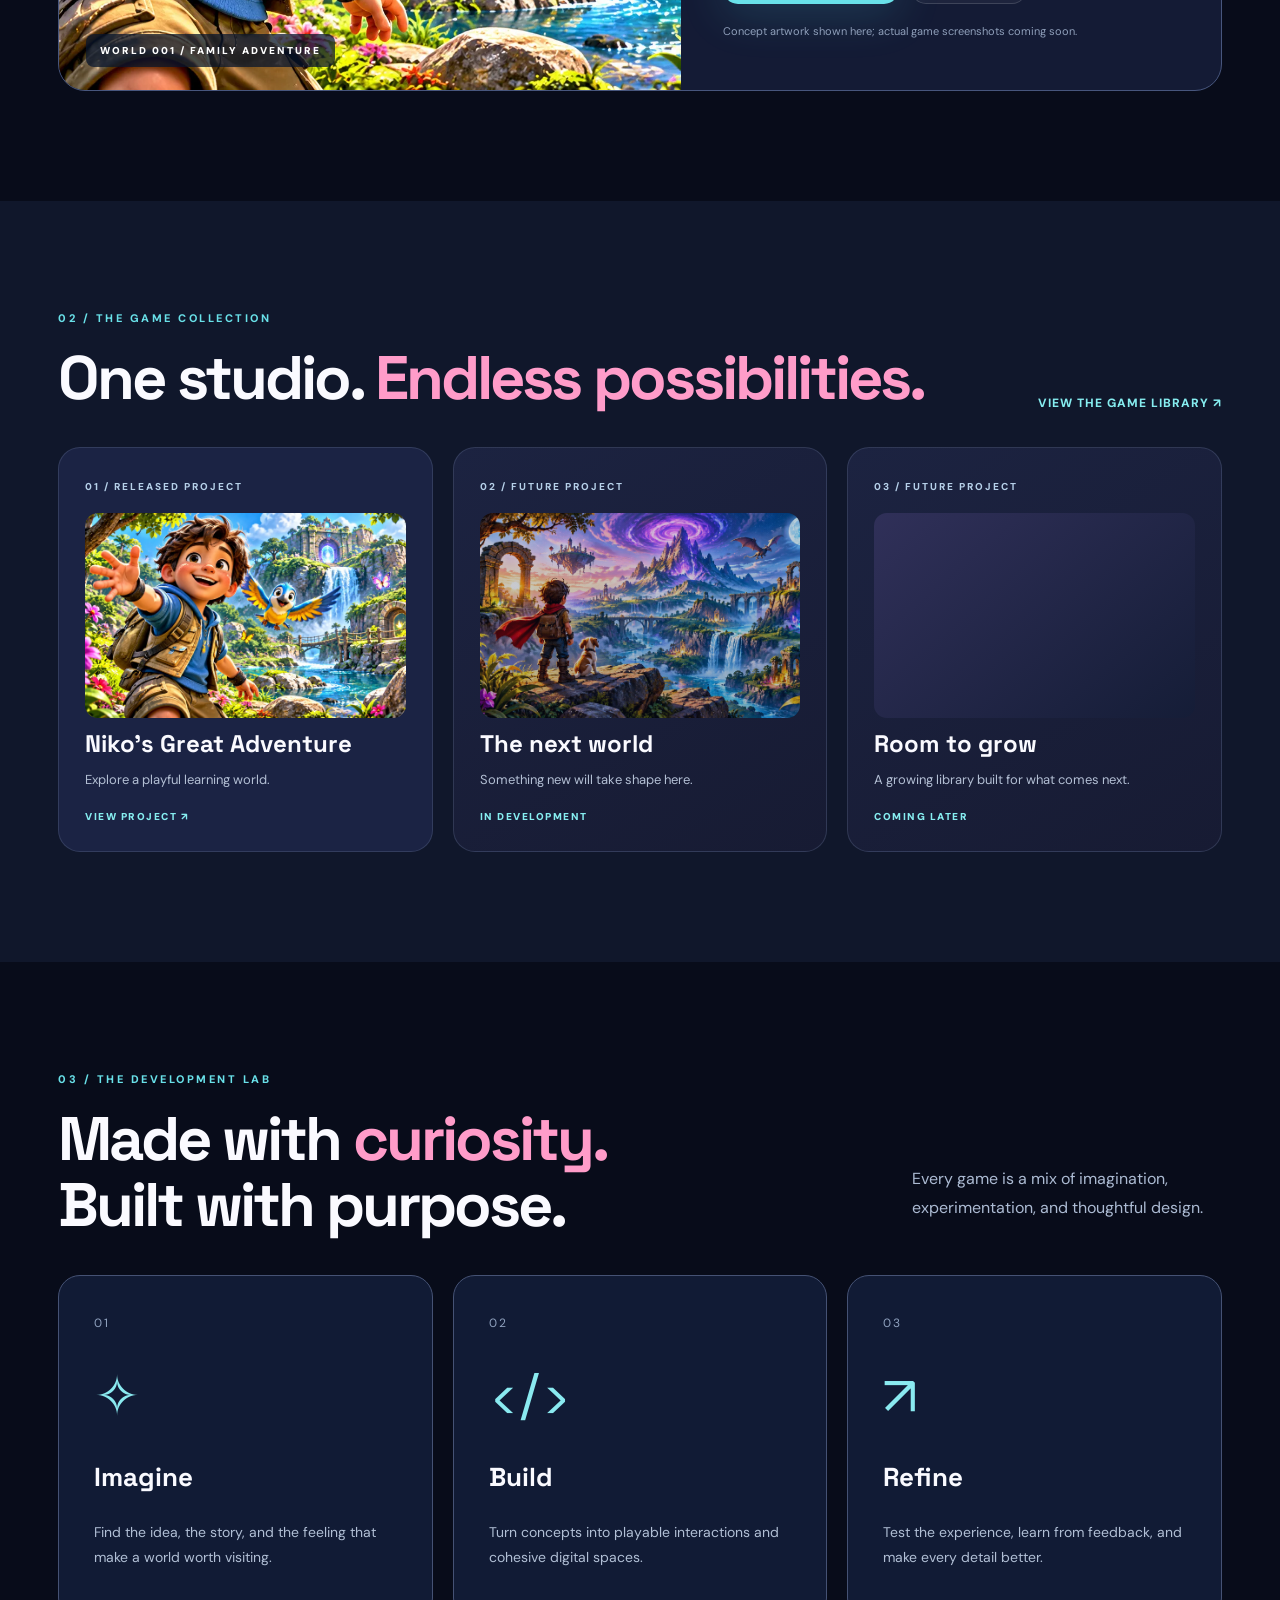
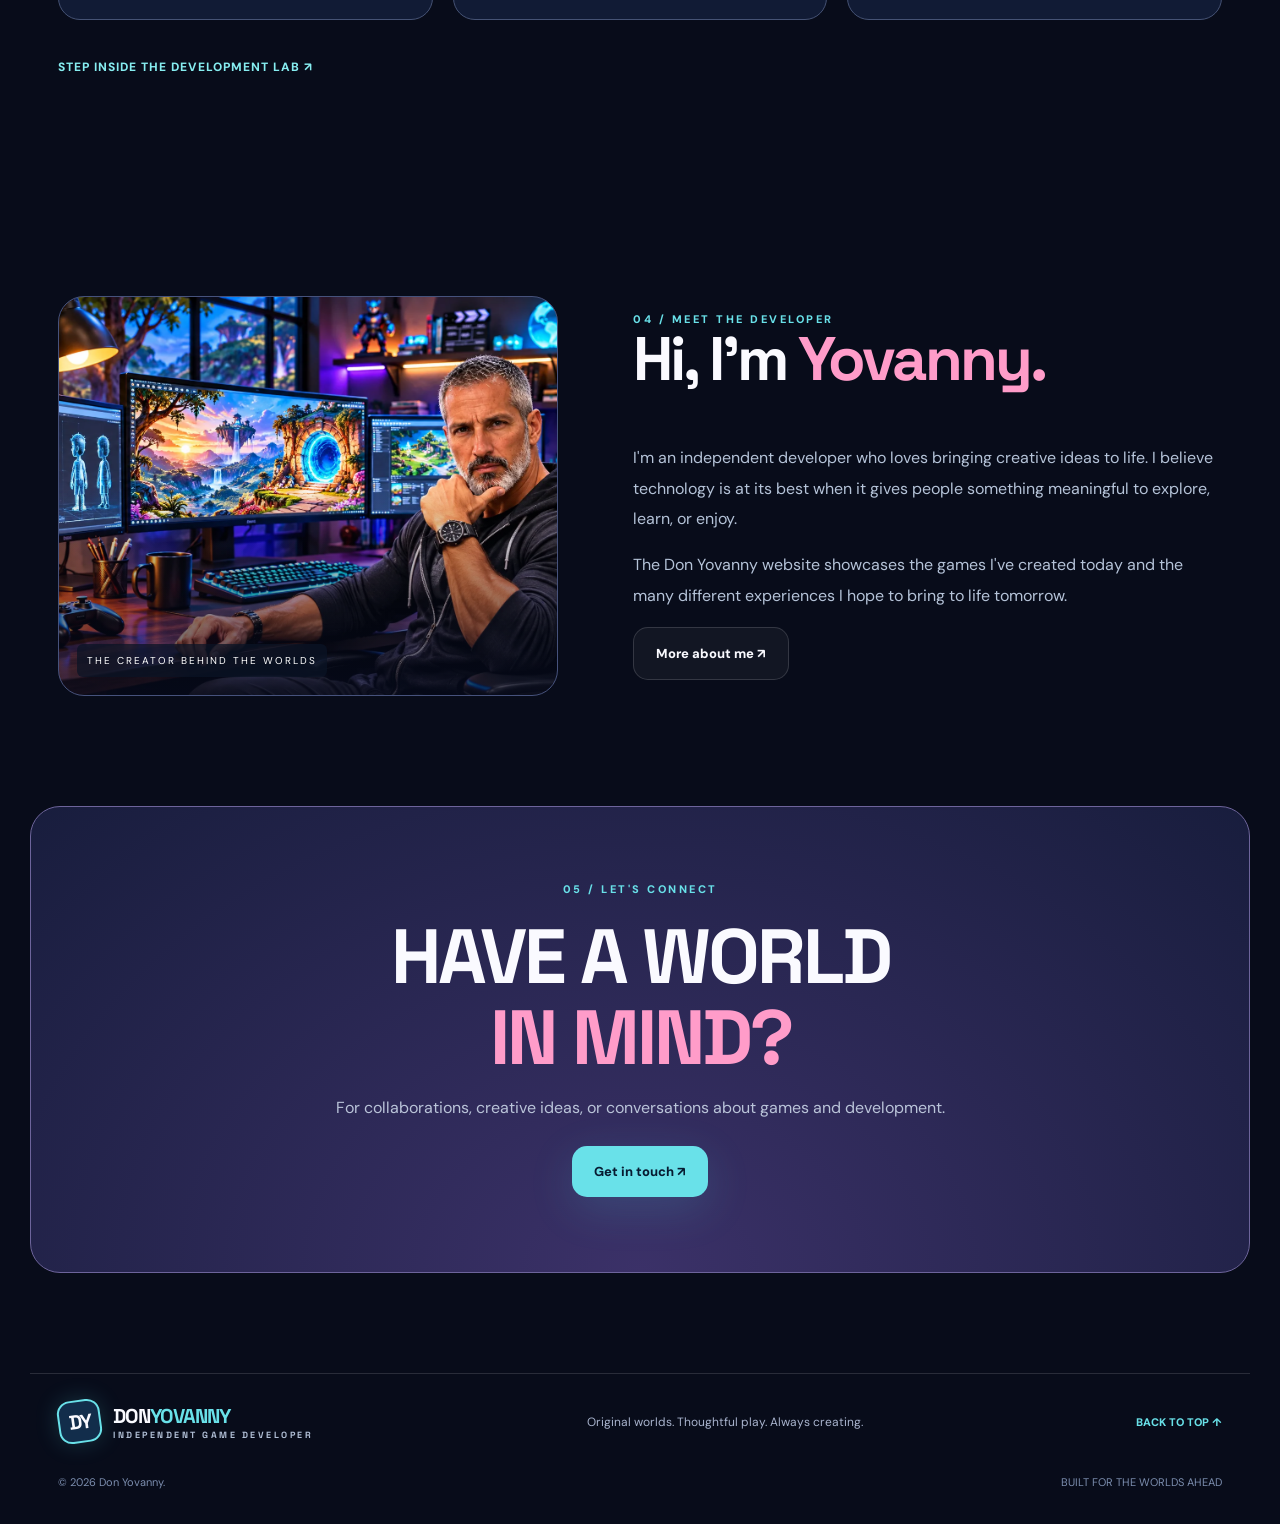
==== commit ba16d9d6: "Refine Meet the Developer homepage copy" ====
--- a/index.html
+++ b/index.html
@@ -1 +1 @@
-<!doctype html><html lang="en"><head><meta charset="utf-8"><meta name="viewport" content="width=device-width,initial-scale=1"><meta name="theme-color" content="#080c1a"><meta name="description" content="Don Yovanny is an independent game developer creating original interactive worlds. Explore games, projects, and the development lab."><title>Don Yovanny | Independent Game Developer</title><link rel="preconnect" href="https://fonts.googleapis.com"><link rel="preconnect" href="https://fonts.gstatic.com" crossorigin><link href="https://fonts.googleapis.com/css2?family=DM+Sans:wght@400;500;600;700;800&family=Space+Grotesk:wght@400;500;600;700&display=swap" rel="stylesheet"><link rel="stylesheet" href="./style.css"><link rel="stylesheet" href="./pages.css"><link rel="stylesheet" href="./studio.css"></head><body class="studio"><a class="skip" href="#main">Skip to content</a><header class="nav wrap"><a class="brand" href="./index.html"><span class="logo">DY</span><span>DON<span class="cyan">YOVANNY</span><small>INDEPENDENT GAME DEVELOPER</small></span></a><button class="menu" aria-label="Toggle navigation" aria-expanded="false">☰</button><nav id="nav"><a href="./index.html" aria-current="page">Home</a><a href="./games.html">Games</a><a href="./lab.html">Development Lab</a><a href="./about.html">About</a><a href="./contact.html">Contact</a></nav><a class="nav-button" href="./games.html">Explore the games ↗</a></header><main id="main"><section class="studio-hero"><div class="hero-atmosphere" aria-hidden="true"><div class="halo halo-a"></div><div class="halo halo-b"></div><div class="moon"></div><div class="mountain far"></div><div class="mountain near"></div><div class="ground-glow"></div><div class="gateway"><div class="gateway-inner"></div></div><div class="particle p1"></div><div class="particle p2"></div><div class="particle p3"></div><div class="particle p4"></div></div><div class="wrap studio-hero-inner"><div class="eyebrow"><span class="dot"></span> INDEPENDENT GAME DEVELOPER & CREATOR</div><h1>EVERY GREAT GAME<br>STARTS WITH <em>A WORLD.</em></h1><p>I'm Yovanny Alfonso. I design and build original interactive experiences, from imaginative learning adventures to the worlds still waiting to be discovered.</p><div class="buttons"><a class="button primary" href="./games.html">Explore my games <span>↗</span></a><a class="button secondary" href="./lab.html">Inside the studio <span>→</span></a></div><div class="hero-bottom"><span><b>01</b> RELEASED PROJECT</span><span><b>∞</b> WORLDS TO IMAGINE</span><span class="scroll-hint">SCROLL TO EXPLORE ↓</span></div></div></section><section class="section wrap studio-feature"><div class="studio-section-top"><div><div class="kicker">01 / FEATURED RELEASE</div><h2>Meet the first <em>adventure.</em></h2></div><p>Every project has its own identity. This is where the journey begins.</p></div><div class="studio-feature-card"><div class="niko-world"><div class="niko-sky"></div><div class="niko-sun"></div><div class="niko-cloud c1"></div><div class="niko-cloud c2"></div><div class="niko-hill h1"></div><div class="niko-hill h2"></div><div class="niko-path"></div><div class="niko-arch"><div class="niko-arch-inner">✦</div></div><div class="niko-label">WORLD 001 / FAMILY ADVENTURE</div></div><div class="studio-feature-copy"><span class="studio-tag">FEATURED GAME · EDUCATIONAL ADVENTURE</span><h3>Niko's Great<br><em>Adventure</em></h3><p>A welcoming world of discovery, playful challenges, and small victories. Created for young explorers and the families cheering them on.</p><div class="chips"><span>Learning through play</span><span>Ages 3–9</span><span>Browser game</span></div><div class="buttons"><a class="button primary" href="./niko.html">Discover the game ↗</a><a class="button secondary" href="https://yovannyhub-nikos-games.pages.dev/" target="_blank" rel="noopener noreferrer">Play now ↗</a></div><small>Concept artwork shown here; actual game screenshots coming soon.</small></div></div></section><section class="section studio-library"><div class="wrap"><div class="studio-section-top"><div><div class="kicker">02 / THE GAME COLLECTION</div><h2>One studio. <em>Endless possibilities.</em></h2></div><a class="studio-inline-link" href="./games.html">VIEW THE GAME LIBRARY ↗</a></div><div class="studio-tiles"><a href="./niko.html" class="studio-tile release"><span class="tile-number">01 / RELEASED PROJECT</span><div class="tile-art"><span class="tile-orb"></span><span class="tile-gate"></span></div><h3>Niko's Great Adventure</h3><p>Explore a playful learning world.</p><span class="tile-link">VIEW PROJECT ↗</span></a><div class="studio-tile future"><span class="tile-number">02 / FUTURE PROJECT</span><div class="tile-art"><span class="future-ring"></span></div><h3>The next world</h3><p>Something new will take shape here.</p><span class="tile-link">IN DEVELOPMENT</span></div><div class="studio-tile future alt"><span class="tile-number">03 / FUTURE PROJECT</span><div class="tile-art"><span class="future-star">✧</span></div><h3>Room to grow</h3><p>A growing library built for what comes next.</p><span class="tile-link">COMING LATER</span></div></div></div></section><section class="section wrap studio-process"><div class="studio-section-top"><div><div class="kicker">03 / THE DEVELOPMENT LAB</div><h2>Made with <em>curiosity.</em><br>Built with purpose.</h2></div><p>Every game is a mix of imagination, experimentation, and thoughtful design.</p></div><div class="process-grid"><article><span class="process-index">01</span><div class="process-symbol">✧</div><h3>Imagine</h3><p>Find the idea, the story, and the feeling that make a world worth visiting.</p></article><article><span class="process-index">02</span><div class="process-symbol">&lt;/&gt;</div><h3>Build</h3><p>Turn concepts into playable interactions and cohesive digital spaces.</p></article><article><span class="process-index">03</span><div class="process-symbol">↗</div><h3>Refine</h3><p>Test the experience, learn from feedback, and make every detail better.</p></article></div><a class="studio-inline-link" href="./lab.html">STEP INSIDE THE DEVELOPMENT LAB ↗</a></section><section class="section wrap studio-about"><div class="about-emblem"><div class="emblem-ring"><span>DY</span></div><span class="emblem-note">THE CREATOR BEHIND THE WORLDS</span></div><div><div class="kicker">04 / MEET THE DEVELOPER</div><h2>Hi, I'm <em>Yovanny.</em></h2><p>I'm an independent developer who loves bringing creative ideas to life. I believe technology is at its best when it gives people something meaningful to explore, learn, or enjoy.</p><p>I'm building Don Yovanny as a home for the games I create today—and the many different experiences I hope to create tomorrow.</p><a class="button secondary" href="./about.html">More about me ↗</a></div></section><section class="wrap studio-contact"><div class="kicker">05 / LET'S CONNECT</div><h2>HAVE A WORLD<br><em>IN MIND?</em></h2><p>For collaborations, creative ideas, or conversations about games and development.</p><a class="button primary" href="./contact.html">Get in touch ↗</a></section></main><footer class="wrap footer"><div><a class="brand" href="./index.html"><span class="logo">DY</span><span>DON<span class="cyan">YOVANNY</span><small>INDEPENDENT GAME DEVELOPER</small></span></a><p>Original worlds. Thoughtful play. Always creating.</p><a href="#main">BACK TO TOP ↑</a></div><div class="footer-bottom"><span>© <span id="year">2026</span> Don Yovanny.</span><span>BUILT FOR THE WORLDS AHEAD</span></div></footer><script src="./script.js"></script></body></html>+<!doctype html><html lang="en"><head><meta charset="utf-8"><meta name="viewport" content="width=device-width,initial-scale=1"><meta name="theme-color" content="#080c1a"><meta name="description" content="Don Yovanny is an independent game developer creating original interactive worlds. Explore games, projects, and the development lab."><title>Don Yovanny | Independent Game Developer</title><link rel="preconnect" href="https://fonts.googleapis.com"><link rel="preconnect" href="https://fonts.gstatic.com" crossorigin><link href="https://fonts.googleapis.com/css2?family=DM+Sans:wght@400;500;600;700;800&family=Space+Grotesk:wght@400;500;600;700&display=swap" rel="stylesheet"><link rel="stylesheet" href="./style.css"><link rel="stylesheet" href="./pages.css"><link rel="stylesheet" href="./studio.css"></head><body class="studio"><a class="skip" href="#main">Skip to content</a><header class="nav wrap"><a class="brand" href="./index.html"><span class="logo">DY</span><span>DON<span class="cyan">YOVANNY</span><small>INDEPENDENT GAME DEVELOPER</small></span></a><button class="menu" aria-label="Toggle navigation" aria-expanded="false">☰</button><nav id="nav"><a href="./index.html" aria-current="page">Home</a><a href="./games.html">Games</a><a href="./lab.html">Development Lab</a><a href="./about.html">About</a><a href="./contact.html">Contact</a></nav><a class="nav-button" href="./games.html">Explore the games ↗</a></header><main id="main"><section class="studio-hero"><div class="hero-atmosphere" aria-hidden="true"><div class="halo halo-a"></div><div class="halo halo-b"></div><div class="moon"></div><div class="mountain far"></div><div class="mountain near"></div><div class="ground-glow"></div><div class="gateway"><div class="gateway-inner"></div></div><div class="particle p1"></div><div class="particle p2"></div><div class="particle p3"></div><div class="particle p4"></div></div><div class="wrap studio-hero-inner"><div class="eyebrow"><span class="dot"></span> INDEPENDENT GAME DEVELOPER & CREATOR</div><h1>EVERY GREAT GAME<br>STARTS WITH <em>A WORLD.</em></h1><p>I'm Yovanny Alfonso. I design and build original interactive experiences, from imaginative learning adventures to the worlds still waiting to be discovered.</p><div class="buttons"><a class="button primary" href="./games.html">Explore my games <span>↗</span></a><a class="button secondary" href="./lab.html">Inside the studio <span>→</span></a></div><div class="hero-bottom"><span><b>01</b> RELEASED PROJECT</span><span><b>∞</b> WORLDS TO IMAGINE</span><span class="scroll-hint">SCROLL TO EXPLORE ↓</span></div></div></section><section class="section wrap studio-feature"><div class="studio-section-top"><div><div class="kicker">01 / FEATURED RELEASE</div><h2>Meet the first <em>adventure.</em></h2></div><p>Every project has its own identity. This is where the journey begins.</p></div><div class="studio-feature-card"><div class="niko-world"><div class="niko-sky"></div><div class="niko-sun"></div><div class="niko-cloud c1"></div><div class="niko-cloud c2"></div><div class="niko-hill h1"></div><div class="niko-hill h2"></div><div class="niko-path"></div><div class="niko-arch"><div class="niko-arch-inner">✦</div></div><div class="niko-label">WORLD 001 / FAMILY ADVENTURE</div></div><div class="studio-feature-copy"><span class="studio-tag">FEATURED GAME · EDUCATIONAL ADVENTURE</span><h3>Niko's Great<br><em>Adventure</em></h3><p>A welcoming world of discovery, playful challenges, and small victories. Created for young explorers and the families cheering them on.</p><div class="chips"><span>Learning through play</span><span>Ages 3–9</span><span>Browser game</span></div><div class="buttons"><a class="button primary" href="./niko.html">Discover the game ↗</a><a class="button secondary" href="https://yovannyhub-nikos-games.pages.dev/" target="_blank" rel="noopener noreferrer">Play now ↗</a></div><small>Concept artwork shown here; actual game screenshots coming soon.</small></div></div></section><section class="section studio-library"><div class="wrap"><div class="studio-section-top"><div><div class="kicker">02 / THE GAME COLLECTION</div><h2>One studio. <em>Endless possibilities.</em></h2></div><a class="studio-inline-link" href="./games.html">VIEW THE GAME LIBRARY ↗</a></div><div class="studio-tiles"><a href="./niko.html" class="studio-tile release"><span class="tile-number">01 / RELEASED PROJECT</span><div class="tile-art"><span class="tile-orb"></span><span class="tile-gate"></span></div><h3>Niko's Great Adventure</h3><p>Explore a playful learning world.</p><span class="tile-link">VIEW PROJECT ↗</span></a><div class="studio-tile future"><span class="tile-number">02 / FUTURE PROJECT</span><div class="tile-art"><span class="future-ring"></span></div><h3>The next world</h3><p>Something new will take shape here.</p><span class="tile-link">IN DEVELOPMENT</span></div><div class="studio-tile future alt"><span class="tile-number">03 / FUTURE PROJECT</span><div class="tile-art"><span class="future-star">✧</span></div><h3>Room to grow</h3><p>A growing library built for what comes next.</p><span class="tile-link">COMING LATER</span></div></div></div></section><section class="section wrap studio-process"><div class="studio-section-top"><div><div class="kicker">03 / THE DEVELOPMENT LAB</div><h2>Made with <em>curiosity.</em><br>Built with purpose.</h2></div><p>Every game is a mix of imagination, experimentation, and thoughtful design.</p></div><div class="process-grid"><article><span class="process-index">01</span><div class="process-symbol">✧</div><h3>Imagine</h3><p>Find the idea, the story, and the feeling that make a world worth visiting.</p></article><article><span class="process-index">02</span><div class="process-symbol">&lt;/&gt;</div><h3>Build</h3><p>Turn concepts into playable interactions and cohesive digital spaces.</p></article><article><span class="process-index">03</span><div class="process-symbol">↗</div><h3>Refine</h3><p>Test the experience, learn from feedback, and make every detail better.</p></article></div><a class="studio-inline-link" href="./lab.html">STEP INSIDE THE DEVELOPMENT LAB ↗</a></section><section class="section wrap studio-about"><div class="about-emblem"><div class="emblem-ring"><span>DY</span></div><span class="emblem-note">THE CREATOR BEHIND THE WORLDS</span></div><div><div class="kicker">04 / MEET THE DEVELOPER</div><h2>Hi, I'm <em>Yovanny.</em></h2><p>I'm an independent developer who loves bringing creative ideas to life. I believe technology is at its best when it gives people something meaningful to explore, learn, or enjoy.</p><p>The Don Yovanny website showcases the games I've created today and the many different experiences I hope to bring to life tomorrow.</p><a class="button secondary" href="./about.html">More about me ↗</a></div></section><section class="wrap studio-contact"><div class="kicker">05 / LET'S CONNECT</div><h2>HAVE A WORLD<br><em>IN MIND?</em></h2><p>For collaborations, creative ideas, or conversations about games and development.</p><a class="button primary" href="./contact.html">Get in touch ↗</a></section></main><footer class="wrap footer"><div><a class="brand" href="./index.html"><span class="logo">DY</span><span>DON<span class="cyan">YOVANNY</span><small>INDEPENDENT GAME DEVELOPER</small></span></a><p>Original worlds. Thoughtful play. Always creating.</p><a href="#main">BACK TO TOP ↑</a></div><div class="footer-bottom"><span>© <span id="year">2026</span> Don Yovanny.</span><span>BUILT FOR THE WORLDS AHEAD</span></div></footer><script src="./script.js"></script></body></html>
--- a/studio.css
+++ b/studio.css
@@ -0,0 +1,16 @@
+body.studio{background:#080c1a}.studio .nav{max-width:1320px}.studio .nav nav a[aria-current=page]{color:#70e6ed}.studio h2{font-size:clamp(38px,4.8vw,68px);letter-spacing:-3px;line-height:1.08}.studio h2 em,.studio h3 em{font-style:normal;color:#ff9cc9}.studio-hero{min-height:780px;position:relative;isolation:isolate;overflow:hidden;background:radial-gradient(ellipse at 75% 54%,#312767 0%,#111735 39%,#080c1a 73%)}.hero-atmosphere{position:absolute;inset:0;overflow:hidden;z-index:-1;pointer-events:none}.studio-hero-inner{padding-top:150px;position:relative;z-index:2}.studio-hero h1{font-size:clamp(51px,6.7vw,102px);line-height:1.01;letter-spacing:-5px;max-width:1100px;margin:30px 0}.studio-hero h1 em{font-style:normal;color:#8cf1ef;text-shadow:0 0 55px #46dbe34a}.studio-hero p{max-width:590px;color:#c4cce3;font-size:17px;line-height:1.85}.studio-hero .buttons{margin-top:34px}.hero-bottom{display:flex;gap:40px;margin-top:105px;font-size:10px;letter-spacing:2px;color:#aab9d4;font-weight:800}.hero-bottom b{color:#fff;font-size:23px;margin-right:8px}.scroll-hint{margin-left:auto}.moon{position:absolute;width:330px;height:330px;right:14%;top:14%;border-radius:50%;background:radial-gradient(circle at 30% 28%,#fbe1c2,#c1a4df 45%,#7869c5 80%,#3c3676);box-shadow:0 0 130px #a47ee05c;opacity:.85}.halo{position:absolute;right:-8%;top:4%;width:760px;height:760px;border:1px solid #b5b0ff1e;border-radius:50%;transform:rotate(-30deg)}.halo-b{right:1%;top:13%;width:570px;height:570px;border-color:#f5bce32e}.mountain{position:absolute;right:-12%;bottom:-60px;width:85%;height:390px;clip-path:polygon(0 100%,13% 63%,26% 78%,41% 25%,56% 70%,72% 18%,87% 61%,100% 38%,100% 100%);background:linear-gradient(155deg,#43478b,#111a3a 75%);opacity:.7}.mountain.near{bottom:-140px;right:-6%;width:100%;height:410px;clip-path:polygon(0 100%,0 80%,18% 57%,35% 88%,52% 44%,68% 82%,85% 47%,100% 74%,100% 100%);background:linear-gradient(#1d315d,#070b1b)}.ground-glow{position:absolute;right:10%;bottom:4%;height:160px;width:45%;background:#56dfef36;filter:blur(70px)}.gateway{position:absolute;right:23%;bottom:17%;width:120px;height:215px;border:20px solid #8bf2f2;border-bottom-width:24px;border-radius:80px 80px 9px 9px;box-shadow:0 0 30px #83faff,0 0 100px #8df9ff99,inset 0 0 30px #85f8ff;background:#433e96;transform:perspective(400px) rotateY(-12deg)}.gateway-inner{position:absolute;inset:0;background:radial-gradient(circle,#bdfcff,#7069d3 48%,#342c80)}.particle{position:absolute;height:5px;width:5px;border-radius:50%;background:#b8faff;box-shadow:0 0 18px #b8faff}.p1{right:10%;top:22%}.p2{right:43%;top:27%}.p3{right:30%;top:12%}.p4{right:7%;top:58%}.studio-section-top{display:flex;justify-content:space-between;align-items:end;gap:40px;margin-bottom:36px}.studio-section-top h2{margin:20px 0 0}.studio-section-top>p{color:#acbbd3;max-width:310px;line-height:1.8}.studio-feature-card{display:grid;grid-template-columns:1.15fr 1fr;background:#141b35;border:1px solid #47567d;border-radius:27px;overflow:hidden}.niko-world{min-height:490px;position:relative;overflow:hidden;background:linear-gradient(#75c6ee,#b5dff2 48%,#d8a9d7)}.niko-sun{position:absolute;right:17%;top:12%;width:140px;height:140px;border-radius:50%;background:#fff6c6;box-shadow:0 0 70px #fff9d3}.niko-cloud{position:absolute;width:115px;height:32px;background:#ffffffc9;border-radius:50%;top:23%;left:10%}.niko-cloud.c2{left:63%;top:40%;width:80px}.niko-hill{position:absolute;bottom:-125px;left:-20%;width:130%;height:300px;border-radius:50% 50% 0 0;background:#5ac49e}.niko-hill.h2{bottom:-170px;left:30%;background:#208b9c}.niko-path{position:absolute;bottom:-30px;left:40%;width:150px;height:210px;border-radius:50%;background:#f3d5a1;transform:rotate(25deg)}.niko-arch{position:absolute;bottom:20%;left:43%;width:100px;height:145px;border:18px solid #ffde98;border-radius:60px 60px 8px 8px;background:#3e6fbb;box-shadow:0 0 35px #fff4ac}.niko-arch-inner{height:100%;display:grid;place-items:center;color:#fff;font-size:35px;background:radial-gradient(#a8f8ff,#5e71cc)}.niko-label{position:absolute;left:27px;bottom:23px;font-size:10px;font-weight:900;letter-spacing:2px;color:#0c5367}.studio-feature-copy{padding:52px 42px;display:flex;flex-direction:column;align-items:flex-start;justify-content:center}.studio-tag{font-size:10px;font-weight:900;letter-spacing:2px;color:#86edf0}.studio-feature-copy h3{font-size:clamp(40px,4.5vw,68px);letter-spacing:-3px;line-height:1.04;margin:20px 0}.studio-feature-copy p{color:#c2cce0;line-height:1.8}.studio-feature-copy small{color:#8f9fba;margin-top:20px;font-size:11px}.studio-library{background:#10172b}.studio-inline-link{color:#86edf0;font-size:12px;font-weight:800;letter-spacing:1px}.studio-tiles{display:grid;grid-template-columns:repeat(3,1fr);gap:20px}.studio-tile{min-height:390px;border:1px solid #56628266;background:#1b2344;border-radius:22px;padding:26px;overflow:hidden;transition:transform .25s}.studio-tile:hover{transform:translateY(-7px)}.tile-number{font-size:10px;letter-spacing:2px;color:#b6d0e9;font-weight:800}.tile-art{height:205px;display:grid;place-items:center;position:relative}.tile-orb{width:130px;height:130px;background:radial-gradient(circle at 30% 30%,#fff6c6,#e8a4bf 60%,#7461b4);border-radius:50%;box-shadow:0 0 65px #ec9bcd77}.tile-gate{position:absolute;bottom:8px;width:50px;height:80px;border:10px solid #98fff1;border-radius:30px 30px 5px 5px;background:#6c70cd;box-shadow:0 0 35px #9dfcff}.studio-tile.future{background:linear-gradient(150deg,#1c2341,#171b33)}.future-ring{width:150px;height:150px;border:2px solid #7c8cc3;border-radius:50%;box-shadow:0 0 0 23px #ffffff06,0 0 0 47px #ffffff04}.future-star{font-size:120px;color:#bba4ef;text-shadow:0 0 70px #a990eb}.studio-tile h3{font-size:24px;margin:10px 0}.studio-tile p{font-size:13px;color:#b3bfd4;line-height:1.7}.tile-link{font-size:10px;font-weight:900;letter-spacing:1.5px;color:#86edf0}.process-grid{display:grid;grid-template-columns:repeat(3,1fr);gap:20px;margin:35px 0}.process-grid article{padding:35px;border:1px solid #455274;background:#111b35;border-radius:22px}.process-index{color:#90a2bf;font-size:12px;letter-spacing:2px}.process-symbol{font-size:55px;color:#8aeaf0;margin:28px 0}.process-grid h3{font-size:26px}.process-grid p{color:#b1bfd5;font-size:14px;line-height:1.8}.studio-about{display:grid;grid-template-columns:.85fr 1fr;align-items:center;gap:75px}.about-emblem{height:400px;background:radial-gradient(circle,#40347b,#1a2040 60%,#10162b);border:1px solid #46527c;border-radius:26px;display:grid;place-items:center;position:relative}.emblem-ring{height:210px;width:210px;border:2px solid #81eaf0;border-radius:50%;display:grid;place-items:center;box-shadow:0 0 0 35px #89eaf00c,0 0 65px #7ceaf033}.emblem-ring span{font-size:90px;font-family:'Space Grotesk',sans-serif;font-weight:700;letter-spacing:-12px}.emblem-note{position:absolute;bottom:30px;font-size:10px;letter-spacing:2px;color:#b3c1d7}.studio-about p{color:#b5c3d8;line-height:1.9}.studio-contact{margin-bottom:100px;padding-top:75px;padding-bottom:75px;text-align:center;border:1px solid #6d649b;border-radius:30px;background:radial-gradient(ellipse at bottom,#3b3168,#181d3d)}.studio-contact h2{font-size:clamp(47px,6vw,83px);margin:20px 0;line-height:1.05}.studio-contact p{color:#bac4d9;margin-bottom:28px}.studio-contact .button{margin:auto}.studio .footer{border-top:1px solid #ffffff22}@media(max-width:900px){.studio-hero{min-height:720px}.studio-hero-inner{padding-top:115px}.moon{right:-8%}.gateway{right:12%}.studio-feature-card{grid-template-columns:1fr}.studio-feature-copy{padding:40px}.studio-tiles{grid-template-columns:1fr 1fr}.studio-about{gap:35px}}@media(max-width:700px){.studio-hero{min-height:710px}.studio-hero-inner{padding-top:95px}.studio-hero h1{font-size:clamp(45px,10vw,67px);letter-spacing:-3px}.studio-hero p{font-size:15px}.moon{width:210px;height:210px;top:55%;right:-3%;opacity:.5}.gateway{width:70px;height:120px;border-width:12px;right:17%;bottom:13%;opacity:.8}.hero-bottom{margin-top:90px;gap:20px;flex-wrap:wrap}.scroll-hint{display:none}.studio-section-top{display:block}.studio-section-top>p{margin-top:20px}.niko-world{min-height:320px}.niko-arch{transform:scale(.75)}.studio-feature-copy{padding:30px 24px}.studio-tiles,.process-grid,.studio-about{grid-template-columns:1fr}.studio-tile{min-height:330px}.studio-contact{margin-left:20px;margin-right:20px}.about-emblem{height:300px}}@media(prefers-reduced-motion:reduce){.studio *{animation:none!important}}
+/* Custom approved artwork */
+.studio-hero{background-image:linear-gradient(90deg,rgba(5,10,24,.94) 0%,rgba(5,10,24,.78) 39%,rgba(5,10,24,.17) 85%),url('./assets/hero.webp');background-size:cover;background-position:center}
+.studio-hero .hero-atmosphere{display:none}
+.niko-world{background:url('./assets/niko.webp') center/cover}
+.niko-world>.niko-sky,.niko-world>.niko-sun,.niko-world>.niko-cloud,.niko-world>.niko-hill,.niko-world>.niko-path,.niko-world>.niko-arch{display:none}
+.niko-label{color:#fff;background:#08152cbd;padding:10px 14px;border-radius:8px}
+.studio-tile.release .tile-art{background:url('./assets/niko.webp') center/cover;border-radius:13px;margin:18px 0 10px}
+.studio-tile.release .tile-art>*{display:none}
+.studio-tile.future .tile-art{background:linear-gradient(#0a15312b,#0a15314d),url('./assets/coming-soon.webp') center/cover;border-radius:13px;margin:18px 0 10px}
+.studio-tile.future .tile-art>*{display:none}
+.studio-tile.future.alt .tile-art{background:linear-gradient(140deg,#303059,#151d37)}
+.studio-about .about-emblem{background:linear-gradient(0deg,#070c20bd,transparent 52%),url('./assets/studio.webp') center/cover}
+.studio-about .emblem-ring{display:none}
+.studio-about .emblem-note{left:18px;bottom:18px;color:white;background:#0a1425bd;padding:10px;border-radius:6px}
+@media(max-width:700px){.studio-hero{background-position:61% center;background-image:linear-gradient(90deg,rgba(5,10,24,.91),rgba(5,10,24,.52)),url('./assets/hero.webp')}.studio-about .about-emblem{background-position:70% center}}
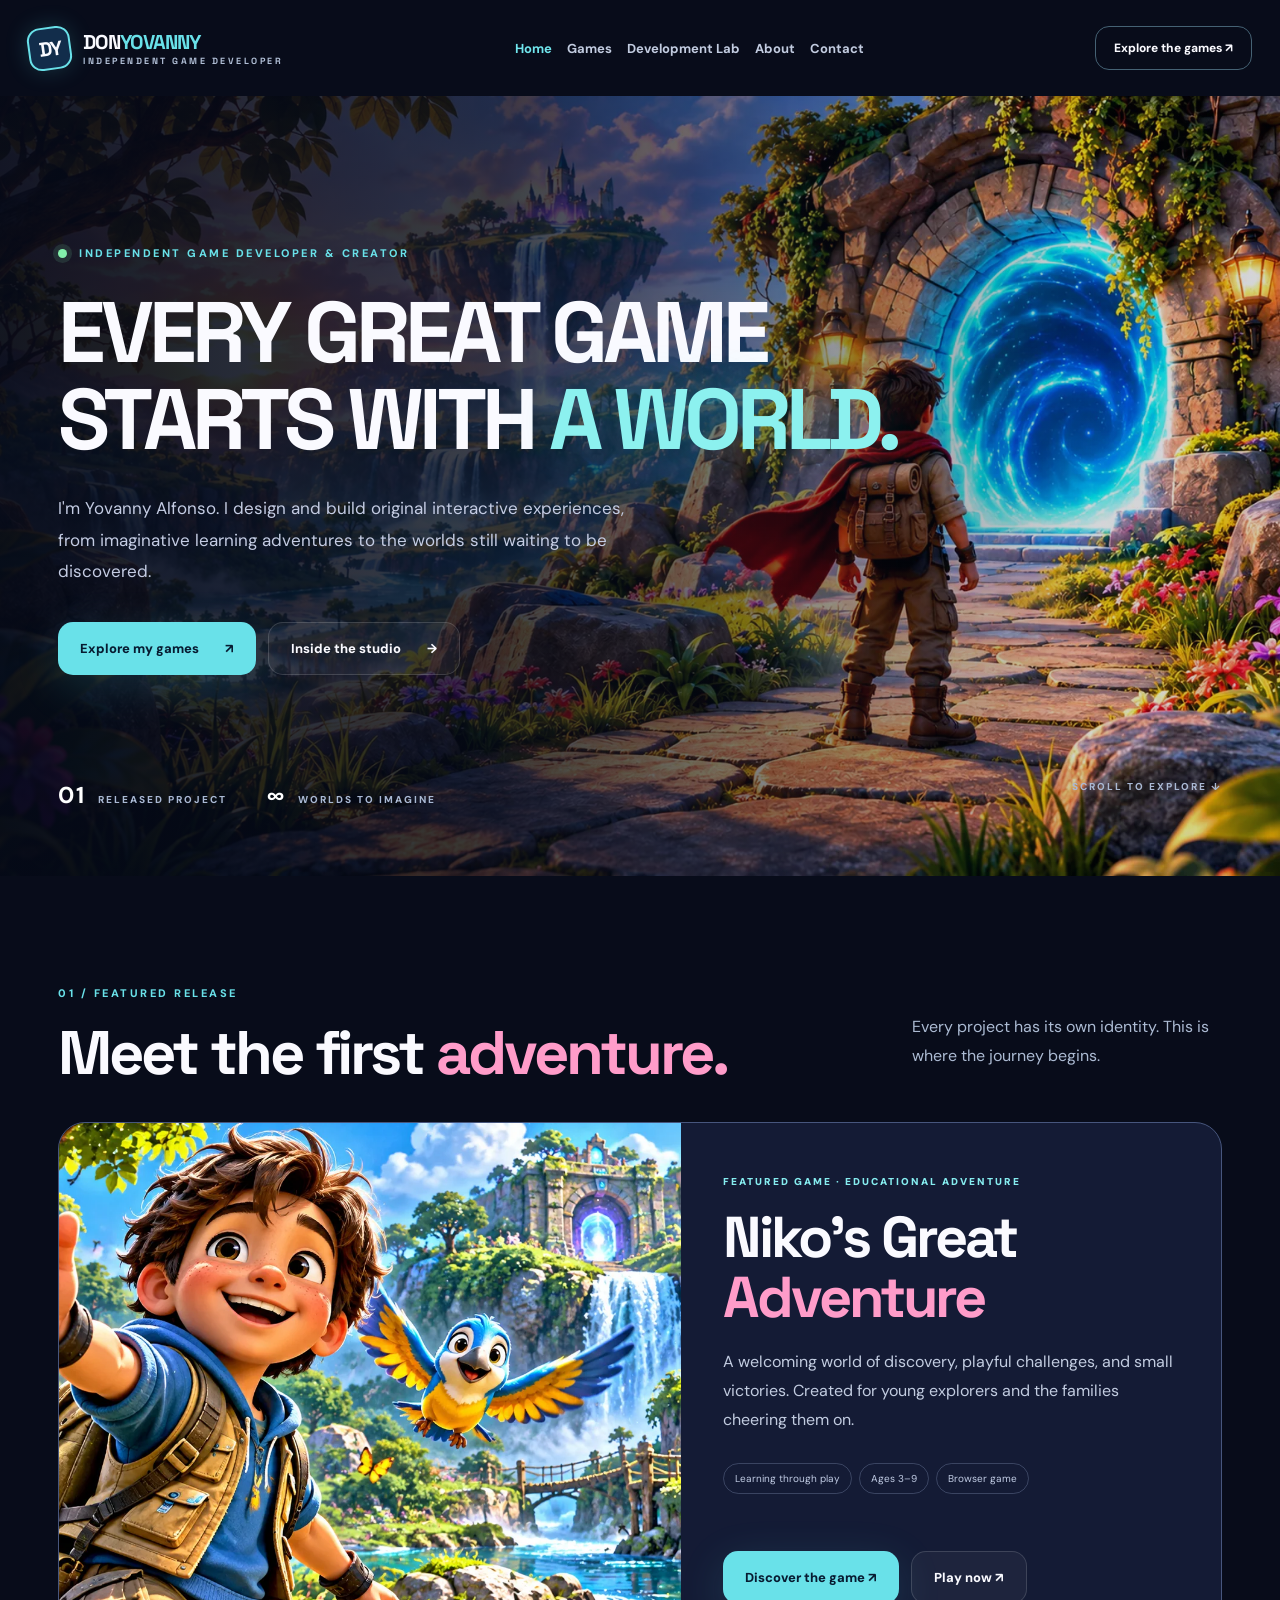
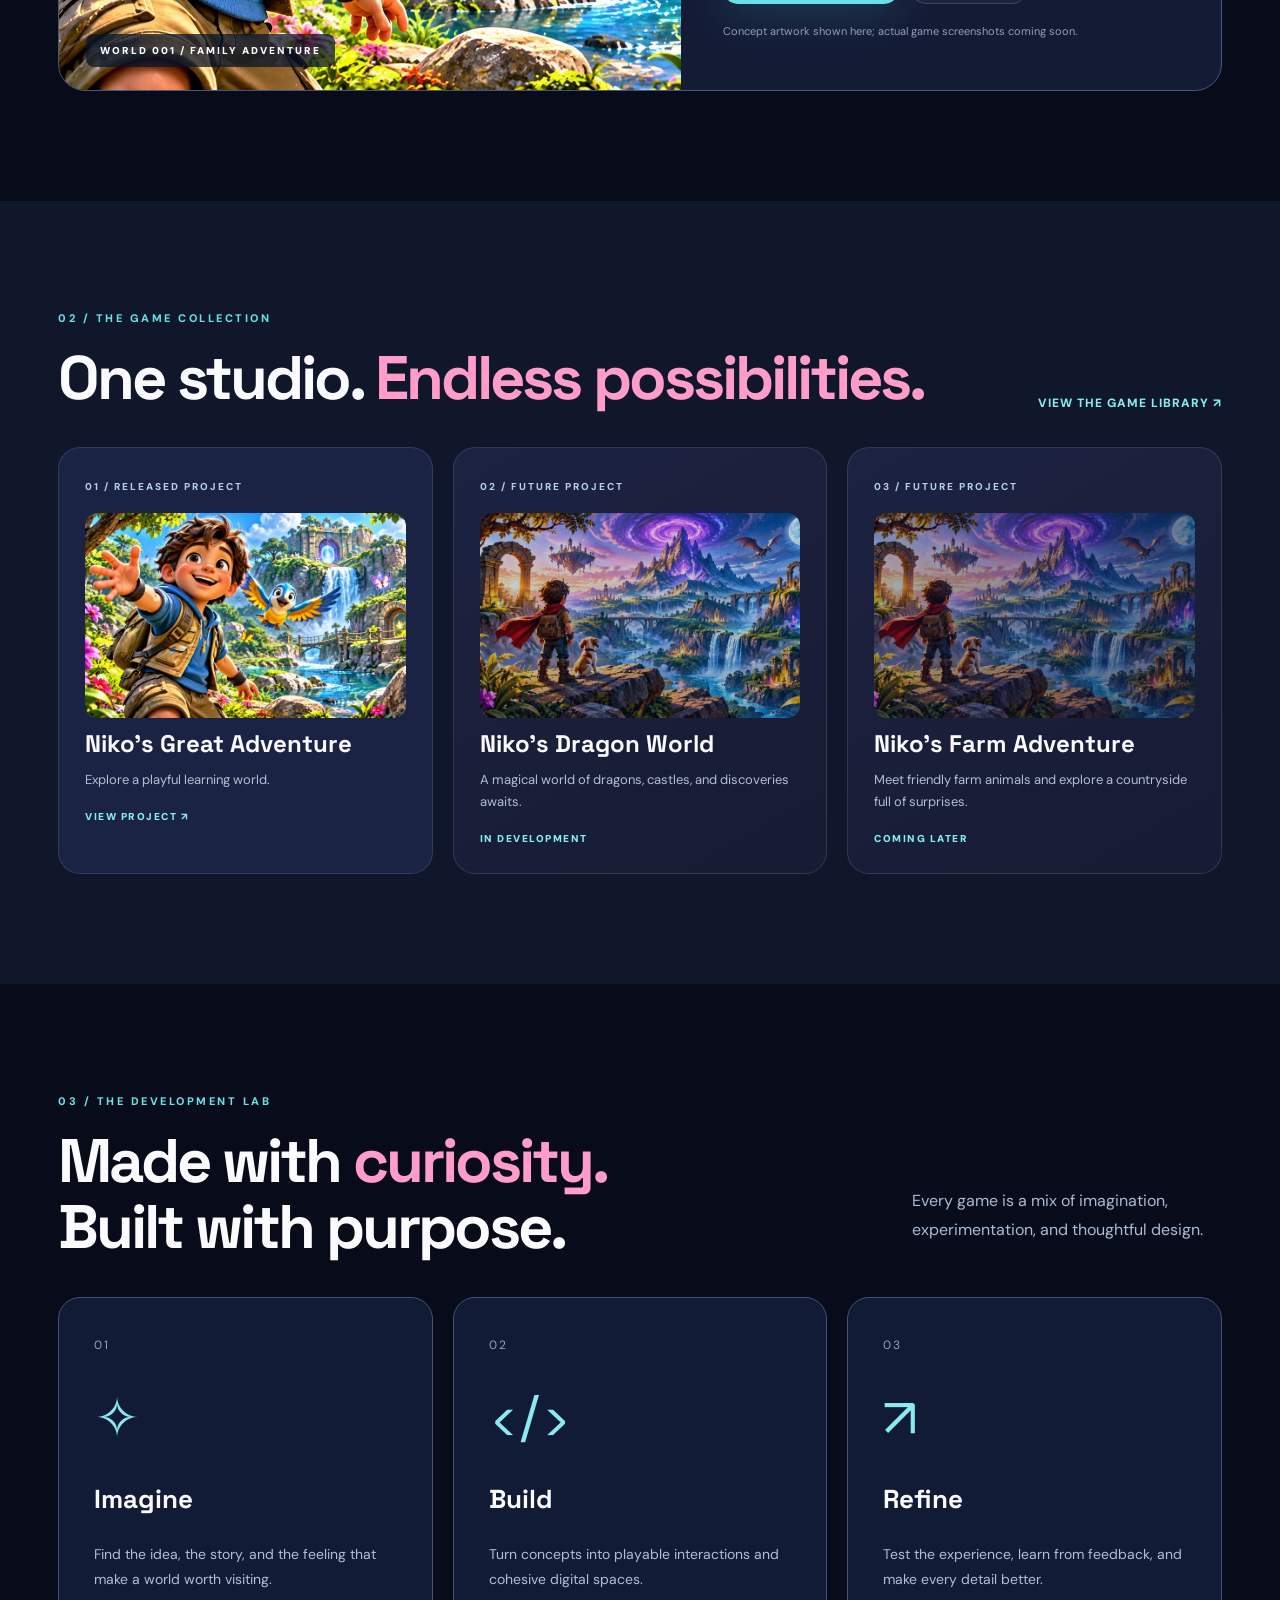
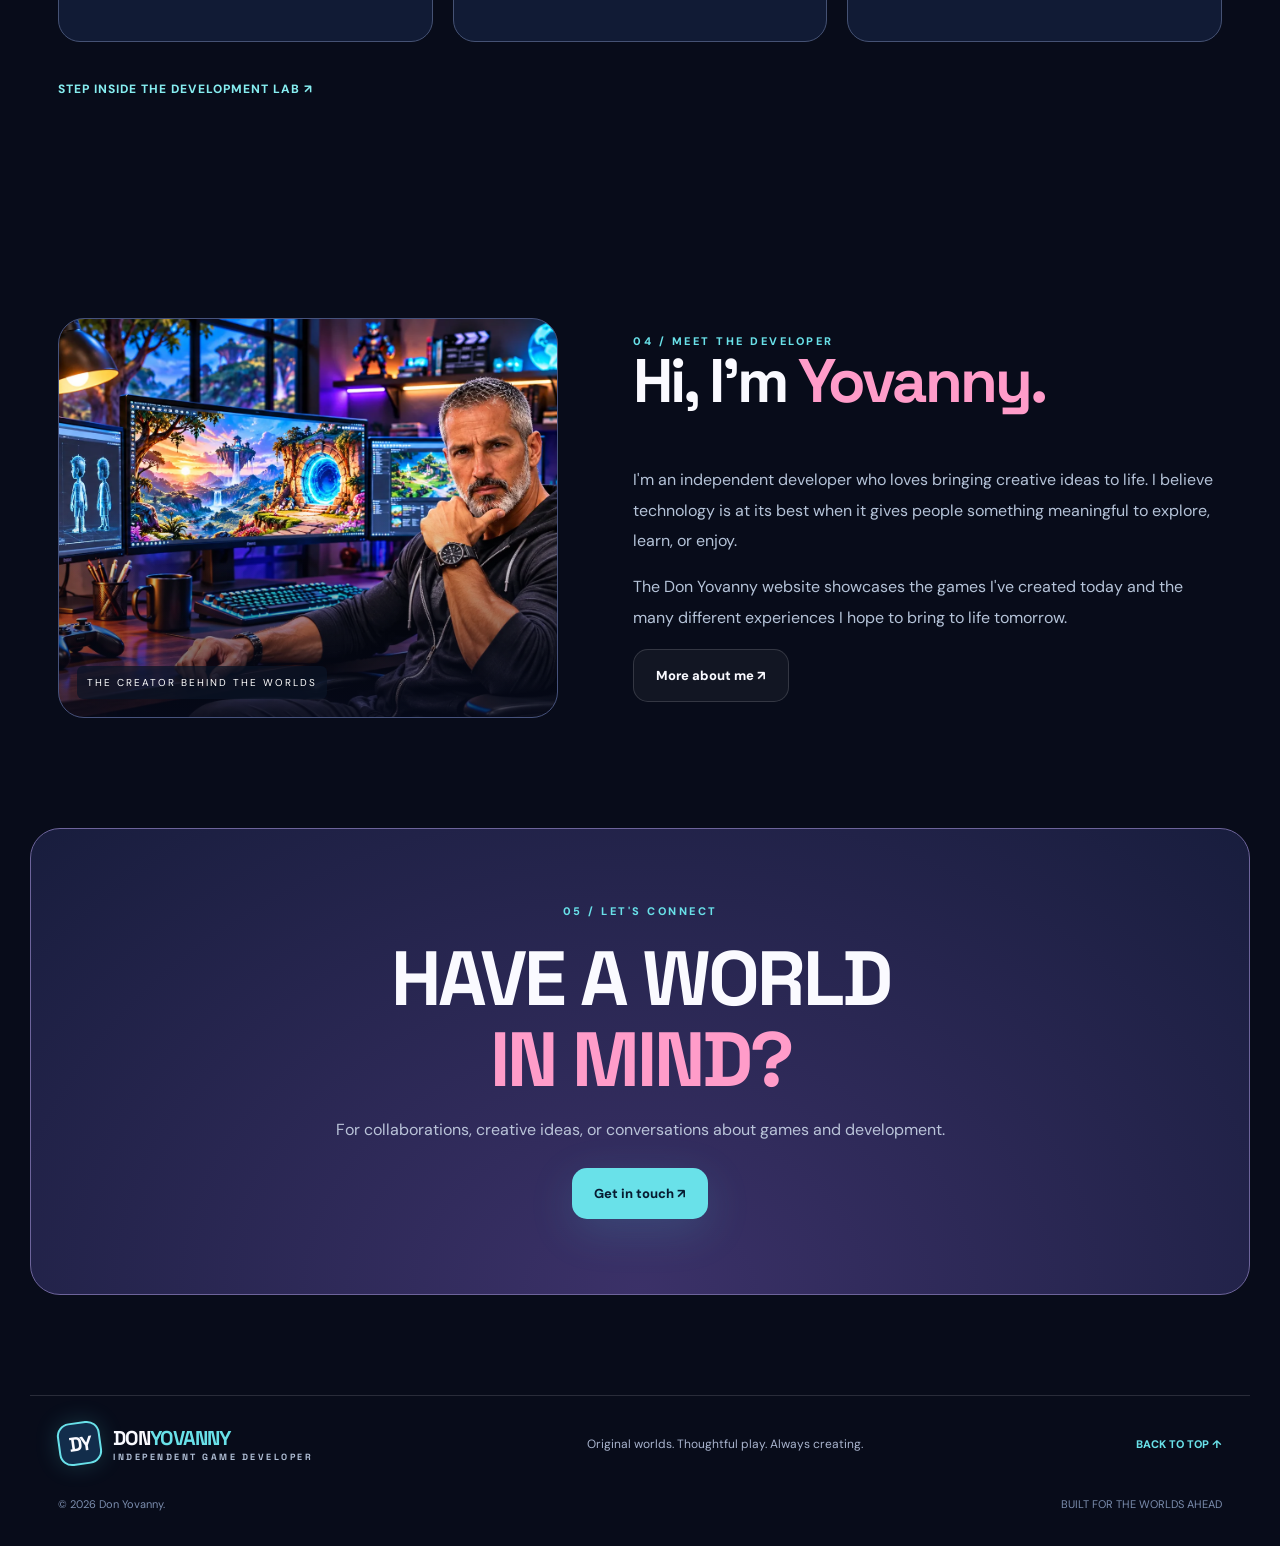
==== commit d7a9d388: "Name future Niko worlds and update game card descriptions" ====
--- a/index.html
+++ b/index.html
@@ -1 +1 @@
-<!doctype html><html lang="en"><head><meta charset="utf-8"><meta name="viewport" content="width=device-width,initial-scale=1"><meta name="theme-color" content="#080c1a"><meta name="description" content="Don Yovanny is an independent game developer creating original interactive worlds. Explore games, projects, and the development lab."><title>Don Yovanny | Independent Game Developer</title><link rel="preconnect" href="https://fonts.googleapis.com"><link rel="preconnect" href="https://fonts.gstatic.com" crossorigin><link href="https://fonts.googleapis.com/css2?family=DM+Sans:wght@400;500;600;700;800&family=Space+Grotesk:wght@400;500;600;700&display=swap" rel="stylesheet"><link rel="stylesheet" href="./style.css"><link rel="stylesheet" href="./pages.css"><link rel="stylesheet" href="./studio.css"></head><body class="studio"><a class="skip" href="#main">Skip to content</a><header class="nav wrap"><a class="brand" href="./index.html"><span class="logo">DY</span><span>DON<span class="cyan">YOVANNY</span><small>INDEPENDENT GAME DEVELOPER</small></span></a><button class="menu" aria-label="Toggle navigation" aria-expanded="false">☰</button><nav id="nav"><a href="./index.html" aria-current="page">Home</a><a href="./games.html">Games</a><a href="./lab.html">Development Lab</a><a href="./about.html">About</a><a href="./contact.html">Contact</a></nav><a class="nav-button" href="./games.html">Explore the games ↗</a></header><main id="main"><section class="studio-hero"><div class="hero-atmosphere" aria-hidden="true"><div class="halo halo-a"></div><div class="halo halo-b"></div><div class="moon"></div><div class="mountain far"></div><div class="mountain near"></div><div class="ground-glow"></div><div class="gateway"><div class="gateway-inner"></div></div><div class="particle p1"></div><div class="particle p2"></div><div class="particle p3"></div><div class="particle p4"></div></div><div class="wrap studio-hero-inner"><div class="eyebrow"><span class="dot"></span> INDEPENDENT GAME DEVELOPER & CREATOR</div><h1>EVERY GREAT GAME<br>STARTS WITH <em>A WORLD.</em></h1><p>I'm Yovanny Alfonso. I design and build original interactive experiences, from imaginative learning adventures to the worlds still waiting to be discovered.</p><div class="buttons"><a class="button primary" href="./games.html">Explore my games <span>↗</span></a><a class="button secondary" href="./lab.html">Inside the studio <span>→</span></a></div><div class="hero-bottom"><span><b>01</b> RELEASED PROJECT</span><span><b>∞</b> WORLDS TO IMAGINE</span><span class="scroll-hint">SCROLL TO EXPLORE ↓</span></div></div></section><section class="section wrap studio-feature"><div class="studio-section-top"><div><div class="kicker">01 / FEATURED RELEASE</div><h2>Meet the first <em>adventure.</em></h2></div><p>Every project has its own identity. This is where the journey begins.</p></div><div class="studio-feature-card"><div class="niko-world"><div class="niko-sky"></div><div class="niko-sun"></div><div class="niko-cloud c1"></div><div class="niko-cloud c2"></div><div class="niko-hill h1"></div><div class="niko-hill h2"></div><div class="niko-path"></div><div class="niko-arch"><div class="niko-arch-inner">✦</div></div><div class="niko-label">WORLD 001 / FAMILY ADVENTURE</div></div><div class="studio-feature-copy"><span class="studio-tag">FEATURED GAME · EDUCATIONAL ADVENTURE</span><h3>Niko's Great<br><em>Adventure</em></h3><p>A welcoming world of discovery, playful challenges, and small victories. Created for young explorers and the families cheering them on.</p><div class="chips"><span>Learning through play</span><span>Ages 3–9</span><span>Browser game</span></div><div class="buttons"><a class="button primary" href="./niko.html">Discover the game ↗</a><a class="button secondary" href="https://yovannyhub-nikos-games.pages.dev/" target="_blank" rel="noopener noreferrer">Play now ↗</a></div><small>Concept artwork shown here; actual game screenshots coming soon.</small></div></div></section><section class="section studio-library"><div class="wrap"><div class="studio-section-top"><div><div class="kicker">02 / THE GAME COLLECTION</div><h2>One studio. <em>Endless possibilities.</em></h2></div><a class="studio-inline-link" href="./games.html">VIEW THE GAME LIBRARY ↗</a></div><div class="studio-tiles"><a href="./niko.html" class="studio-tile release"><span class="tile-number">01 / RELEASED PROJECT</span><div class="tile-art"><span class="tile-orb"></span><span class="tile-gate"></span></div><h3>Niko's Great Adventure</h3><p>Explore a playful learning world.</p><span class="tile-link">VIEW PROJECT ↗</span></a><div class="studio-tile future"><span class="tile-number">02 / FUTURE PROJECT</span><div class="tile-art"><span class="future-ring"></span></div><h3>The next world</h3><p>Something new will take shape here.</p><span class="tile-link">IN DEVELOPMENT</span></div><div class="studio-tile future alt"><span class="tile-number">03 / FUTURE PROJECT</span><div class="tile-art"><span class="future-star">✧</span></div><h3>Room to grow</h3><p>A growing library built for what comes next.</p><span class="tile-link">COMING LATER</span></div></div></div></section><section class="section wrap studio-process"><div class="studio-section-top"><div><div class="kicker">03 / THE DEVELOPMENT LAB</div><h2>Made with <em>curiosity.</em><br>Built with purpose.</h2></div><p>Every game is a mix of imagination, experimentation, and thoughtful design.</p></div><div class="process-grid"><article><span class="process-index">01</span><div class="process-symbol">✧</div><h3>Imagine</h3><p>Find the idea, the story, and the feeling that make a world worth visiting.</p></article><article><span class="process-index">02</span><div class="process-symbol">&lt;/&gt;</div><h3>Build</h3><p>Turn concepts into playable interactions and cohesive digital spaces.</p></article><article><span class="process-index">03</span><div class="process-symbol">↗</div><h3>Refine</h3><p>Test the experience, learn from feedback, and make every detail better.</p></article></div><a class="studio-inline-link" href="./lab.html">STEP INSIDE THE DEVELOPMENT LAB ↗</a></section><section class="section wrap studio-about"><div class="about-emblem"><div class="emblem-ring"><span>DY</span></div><span class="emblem-note">THE CREATOR BEHIND THE WORLDS</span></div><div><div class="kicker">04 / MEET THE DEVELOPER</div><h2>Hi, I'm <em>Yovanny.</em></h2><p>I'm an independent developer who loves bringing creative ideas to life. I believe technology is at its best when it gives people something meaningful to explore, learn, or enjoy.</p><p>The Don Yovanny website showcases the games I've created today and the many different experiences I hope to bring to life tomorrow.</p><a class="button secondary" href="./about.html">More about me ↗</a></div></section><section class="wrap studio-contact"><div class="kicker">05 / LET'S CONNECT</div><h2>HAVE A WORLD<br><em>IN MIND?</em></h2><p>For collaborations, creative ideas, or conversations about games and development.</p><a class="button primary" href="./contact.html">Get in touch ↗</a></section></main><footer class="wrap footer"><div><a class="brand" href="./index.html"><span class="logo">DY</span><span>DON<span class="cyan">YOVANNY</span><small>INDEPENDENT GAME DEVELOPER</small></span></a><p>Original worlds. Thoughtful play. Always creating.</p><a href="#main">BACK TO TOP ↑</a></div><div class="footer-bottom"><span>© <span id="year">2026</span> Don Yovanny.</span><span>BUILT FOR THE WORLDS AHEAD</span></div></footer><script src="./script.js"></script></body></html>+<!doctype html><html lang="en"><head><meta charset="utf-8"><meta name="viewport" content="width=device-width,initial-scale=1"><meta name="theme-color" content="#080c1a"><meta name="description" content="Don Yovanny is an independent game developer creating original interactive worlds. Explore games, projects, and the development lab."><title>Don Yovanny | Independent Game Developer</title><link rel="preconnect" href="https://fonts.googleapis.com"><link rel="preconnect" href="https://fonts.gstatic.com" crossorigin><link href="https://fonts.googleapis.com/css2?family=DM+Sans:wght@400;500;600;700;800&family=Space+Grotesk:wght@400;500;600;700&display=swap" rel="stylesheet"><link rel="stylesheet" href="./style.css"><link rel="stylesheet" href="./pages.css"><link rel="stylesheet" href="./studio.css"></head><body class="studio"><a class="skip" href="#main">Skip to content</a><header class="nav wrap"><a class="brand" href="./index.html"><span class="logo">DY</span><span>DON<span class="cyan">YOVANNY</span><small>INDEPENDENT GAME DEVELOPER</small></span></a><button class="menu" aria-label="Toggle navigation" aria-expanded="false">☰</button><nav id="nav"><a href="./index.html" aria-current="page">Home</a><a href="./games.html">Games</a><a href="./lab.html">Development Lab</a><a href="./about.html">About</a><a href="./contact.html">Contact</a></nav><a class="nav-button" href="./games.html">Explore the games ↗</a></header><main id="main"><section class="studio-hero"><div class="hero-atmosphere" aria-hidden="true"><div class="halo halo-a"></div><div class="halo halo-b"></div><div class="moon"></div><div class="mountain far"></div><div class="mountain near"></div><div class="ground-glow"></div><div class="gateway"><div class="gateway-inner"></div></div><div class="particle p1"></div><div class="particle p2"></div><div class="particle p3"></div><div class="particle p4"></div></div><div class="wrap studio-hero-inner"><div class="eyebrow"><span class="dot"></span> INDEPENDENT GAME DEVELOPER & CREATOR</div><h1>EVERY GREAT GAME<br>STARTS WITH <em>A WORLD.</em></h1><p>I'm Yovanny Alfonso. I design and build original interactive experiences, from imaginative learning adventures to the worlds still waiting to be discovered.</p><div class="buttons"><a class="button primary" href="./games.html">Explore my games <span>↗</span></a><a class="button secondary" href="./lab.html">Inside the studio <span>→</span></a></div><div class="hero-bottom"><span><b>01</b> RELEASED PROJECT</span><span><b>∞</b> WORLDS TO IMAGINE</span><span class="scroll-hint">SCROLL TO EXPLORE ↓</span></div></div></section><section class="section wrap studio-feature"><div class="studio-section-top"><div><div class="kicker">01 / FEATURED RELEASE</div><h2>Meet the first <em>adventure.</em></h2></div><p>Every project has its own identity. This is where the journey begins.</p></div><div class="studio-feature-card"><div class="niko-world"><div class="niko-sky"></div><div class="niko-sun"></div><div class="niko-cloud c1"></div><div class="niko-cloud c2"></div><div class="niko-hill h1"></div><div class="niko-hill h2"></div><div class="niko-path"></div><div class="niko-arch"><div class="niko-arch-inner">✦</div></div><div class="niko-label">WORLD 001 / FAMILY ADVENTURE</div></div><div class="studio-feature-copy"><span class="studio-tag">FEATURED GAME · EDUCATIONAL ADVENTURE</span><h3>Niko's Great<br><em>Adventure</em></h3><p>A welcoming world of discovery, playful challenges, and small victories. Created for young explorers and the families cheering them on.</p><div class="chips"><span>Learning through play</span><span>Ages 3–9</span><span>Browser game</span></div><div class="buttons"><a class="button primary" href="./niko.html">Discover the game ↗</a><a class="button secondary" href="https://yovannyhub-nikos-games.pages.dev/" target="_blank" rel="noopener noreferrer">Play now ↗</a></div><small>Concept artwork shown here; actual game screenshots coming soon.</small></div></div></section><section class="section studio-library"><div class="wrap"><div class="studio-section-top"><div><div class="kicker">02 / THE GAME COLLECTION</div><h2>One studio. <em>Endless possibilities.</em></h2></div><a class="studio-inline-link" href="./games.html">VIEW THE GAME LIBRARY ↗</a></div><div class="studio-tiles"><a href="./niko.html" class="studio-tile release"><span class="tile-number">01 / RELEASED PROJECT</span><div class="tile-art"><span class="tile-orb"></span><span class="tile-gate"></span></div><h3>Niko's Great Adventure</h3><p>Explore a playful learning world.</p><span class="tile-link">VIEW PROJECT ↗</span></a><div class="studio-tile future"><span class="tile-number">02 / FUTURE PROJECT</span><div class="tile-art"><span class="future-ring"></span></div><h3>Niko's Dragon World</h3><p>A magical world of dragons, castles, and discoveries awaits.</p><span class="tile-link">IN DEVELOPMENT</span></div><div class="studio-tile future alt"><span class="tile-number">03 / FUTURE PROJECT</span><div class="tile-art"><span class="future-star">✧</span></div><h3>Niko's Farm Adventure</h3><p>Meet friendly farm animals and explore a countryside full of surprises.</p><span class="tile-link">COMING LATER</span></div></div></div></section><section class="section wrap studio-process"><div class="studio-section-top"><div><div class="kicker">03 / THE DEVELOPMENT LAB</div><h2>Made with <em>curiosity.</em><br>Built with purpose.</h2></div><p>Every game is a mix of imagination, experimentation, and thoughtful design.</p></div><div class="process-grid"><article><span class="process-index">01</span><div class="process-symbol">✧</div><h3>Imagine</h3><p>Find the idea, the story, and the feeling that make a world worth visiting.</p></article><article><span class="process-index">02</span><div class="process-symbol">&lt;/&gt;</div><h3>Build</h3><p>Turn concepts into playable interactions and cohesive digital spaces.</p></article><article><span class="process-index">03</span><div class="process-symbol">↗</div><h3>Refine</h3><p>Test the experience, learn from feedback, and make every detail better.</p></article></div><a class="studio-inline-link" href="./lab.html">STEP INSIDE THE DEVELOPMENT LAB ↗</a></section><section class="section wrap studio-about"><div class="about-emblem"><div class="emblem-ring"><span>DY</span></div><span class="emblem-note">THE CREATOR BEHIND THE WORLDS</span></div><div><div class="kicker">04 / MEET THE DEVELOPER</div><h2>Hi, I'm <em>Yovanny.</em></h2><p>I'm an independent developer who loves bringing creative ideas to life. I believe technology is at its best when it gives people something meaningful to explore, learn, or enjoy.</p><p>The Don Yovanny website showcases the games I've created today and the many different experiences I hope to bring to life tomorrow.</p><a class="button secondary" href="./about.html">More about me ↗</a></div></section><section class="wrap studio-contact"><div class="kicker">05 / LET'S CONNECT</div><h2>HAVE A WORLD<br><em>IN MIND?</em></h2><p>For collaborations, creative ideas, or conversations about games and development.</p><a class="button primary" href="./contact.html">Get in touch ↗</a></section></main><footer class="wrap footer"><div><a class="brand" href="./index.html"><span class="logo">DY</span><span>DON<span class="cyan">YOVANNY</span><small>INDEPENDENT GAME DEVELOPER</small></span></a><p>Original worlds. Thoughtful play. Always creating.</p><a href="#main">BACK TO TOP ↑</a></div><div class="footer-bottom"><span>© <span id="year">2026</span> Don Yovanny.</span><span>BUILT FOR THE WORLDS AHEAD</span></div></footer><script src="./script.js"></script></body></html>
--- a/studio.css
+++ b/studio.css
@@ -9,7 +9,7 @@
 .studio-tile.release .tile-art>*{display:none}
 .studio-tile.future .tile-art{background:linear-gradient(#0a15312b,#0a15314d),url('./assets/coming-soon.webp') center/cover;border-radius:13px;margin:18px 0 10px}
 .studio-tile.future .tile-art>*{display:none}
-.studio-tile.future.alt .tile-art{background:linear-gradient(140deg,#303059,#151d37)}
+.studio-tile.future.alt .tile-art{background:linear-gradient(120deg,#0b163b55,#14112b99),url('./assets/coming-soon.webp') 76% 52%/cover}
 .studio-about .about-emblem{background:linear-gradient(0deg,#070c20bd,transparent 52%),url('./assets/studio.webp') center/cover}
 .studio-about .emblem-ring{display:none}
 .studio-about .emblem-note{left:18px;bottom:18px;color:white;background:#0a1425bd;padding:10px;border-radius:6px}
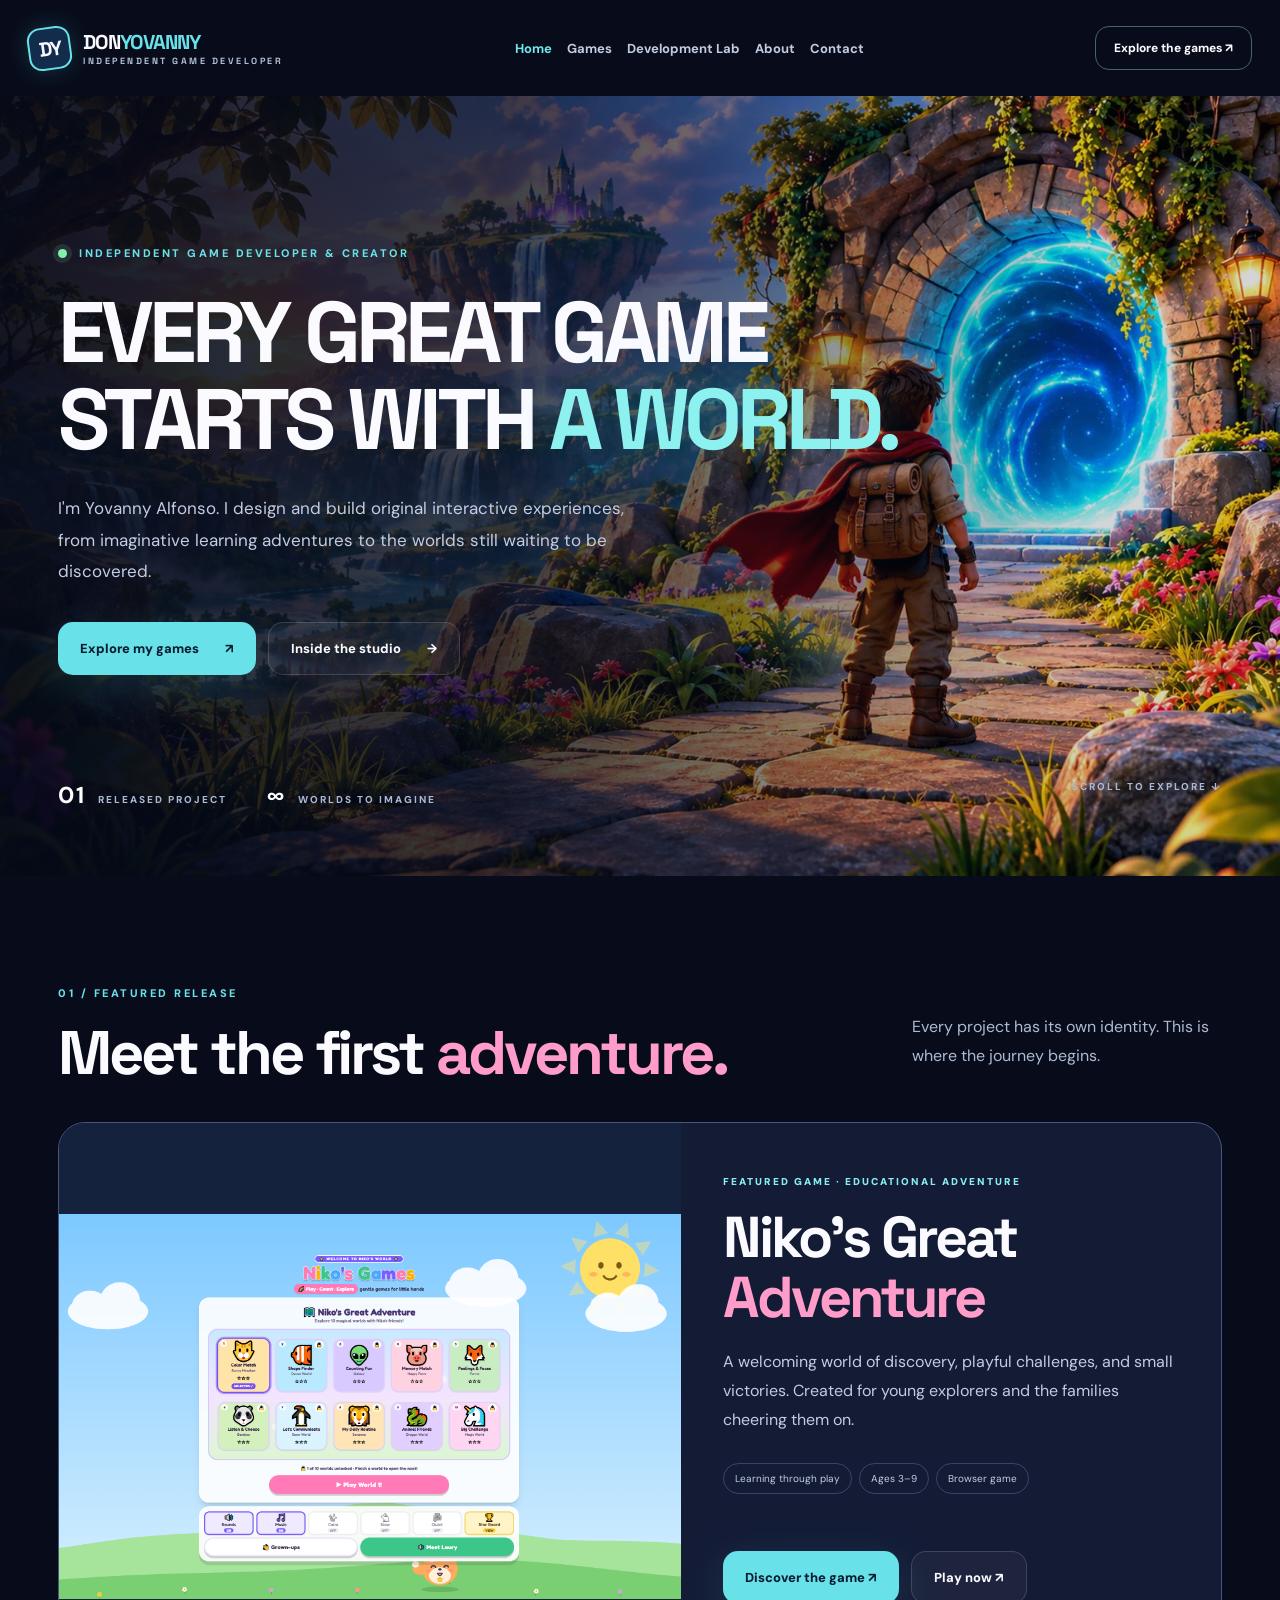
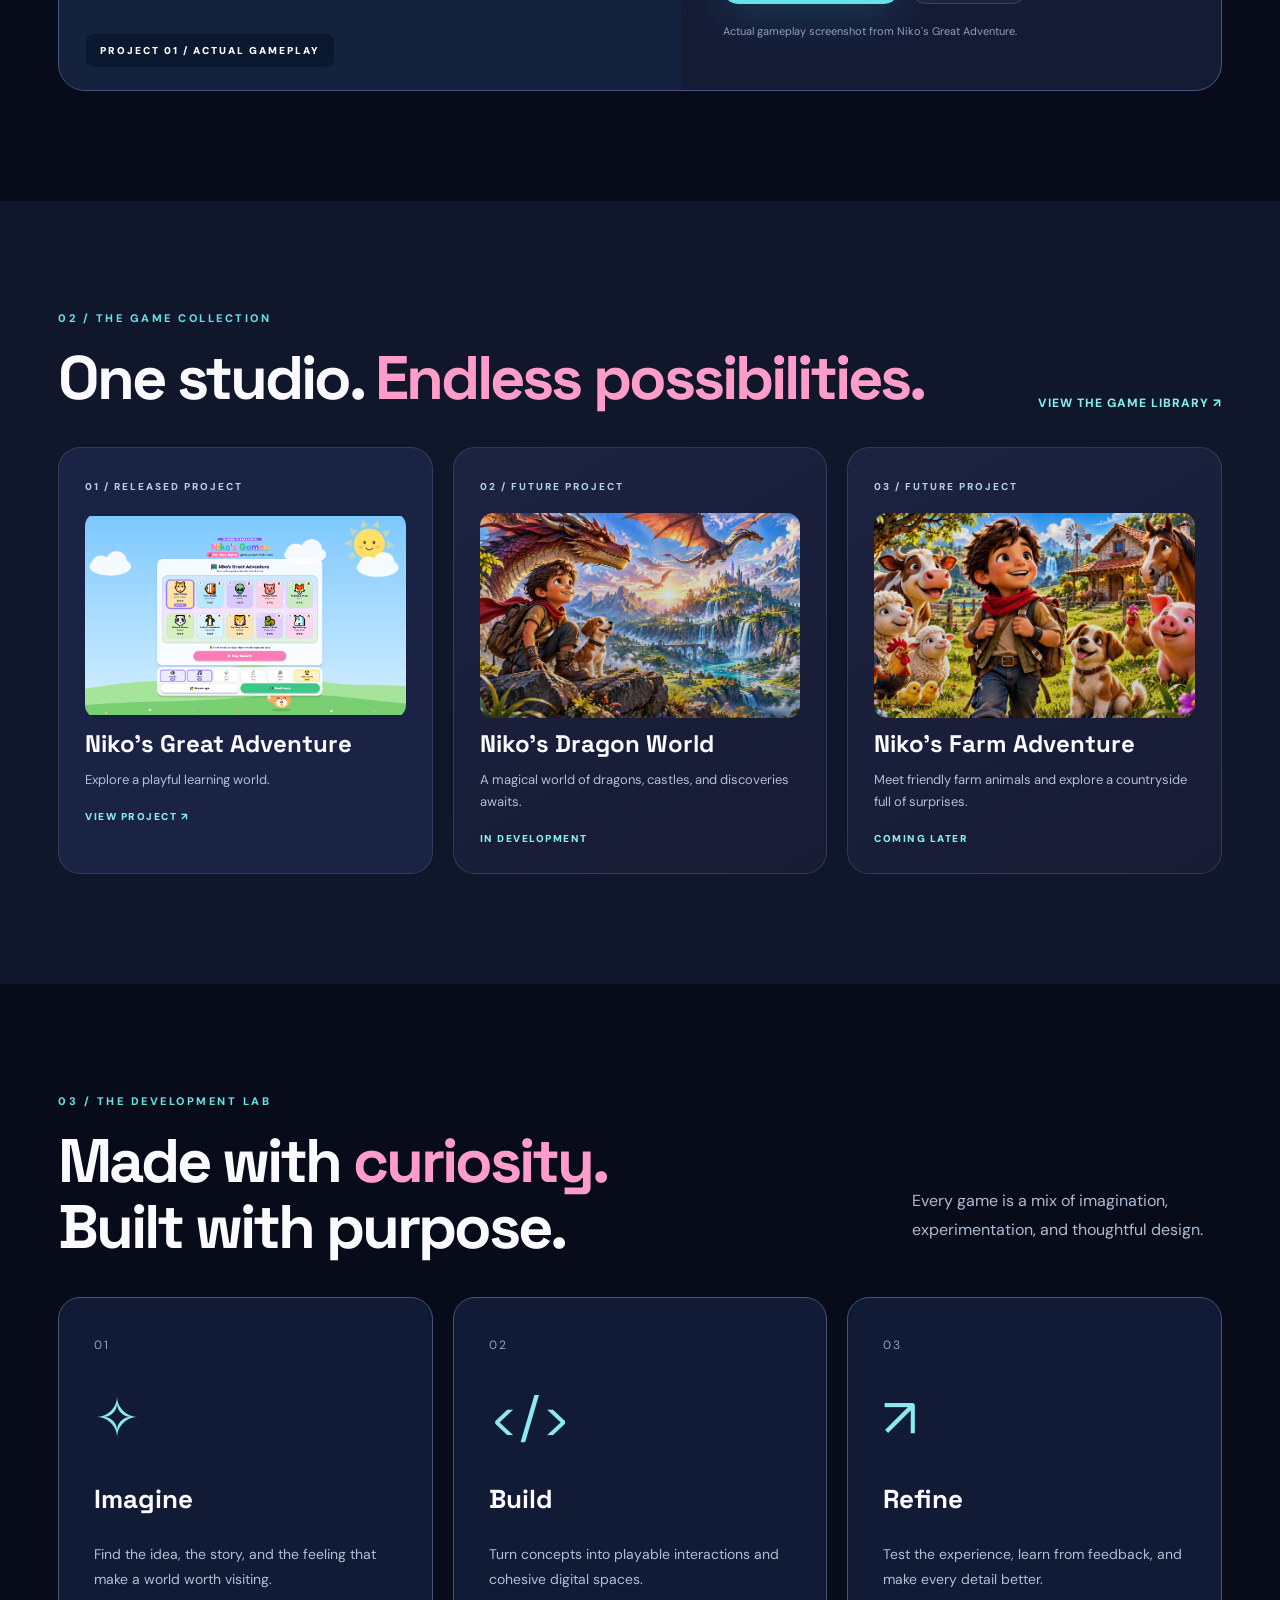
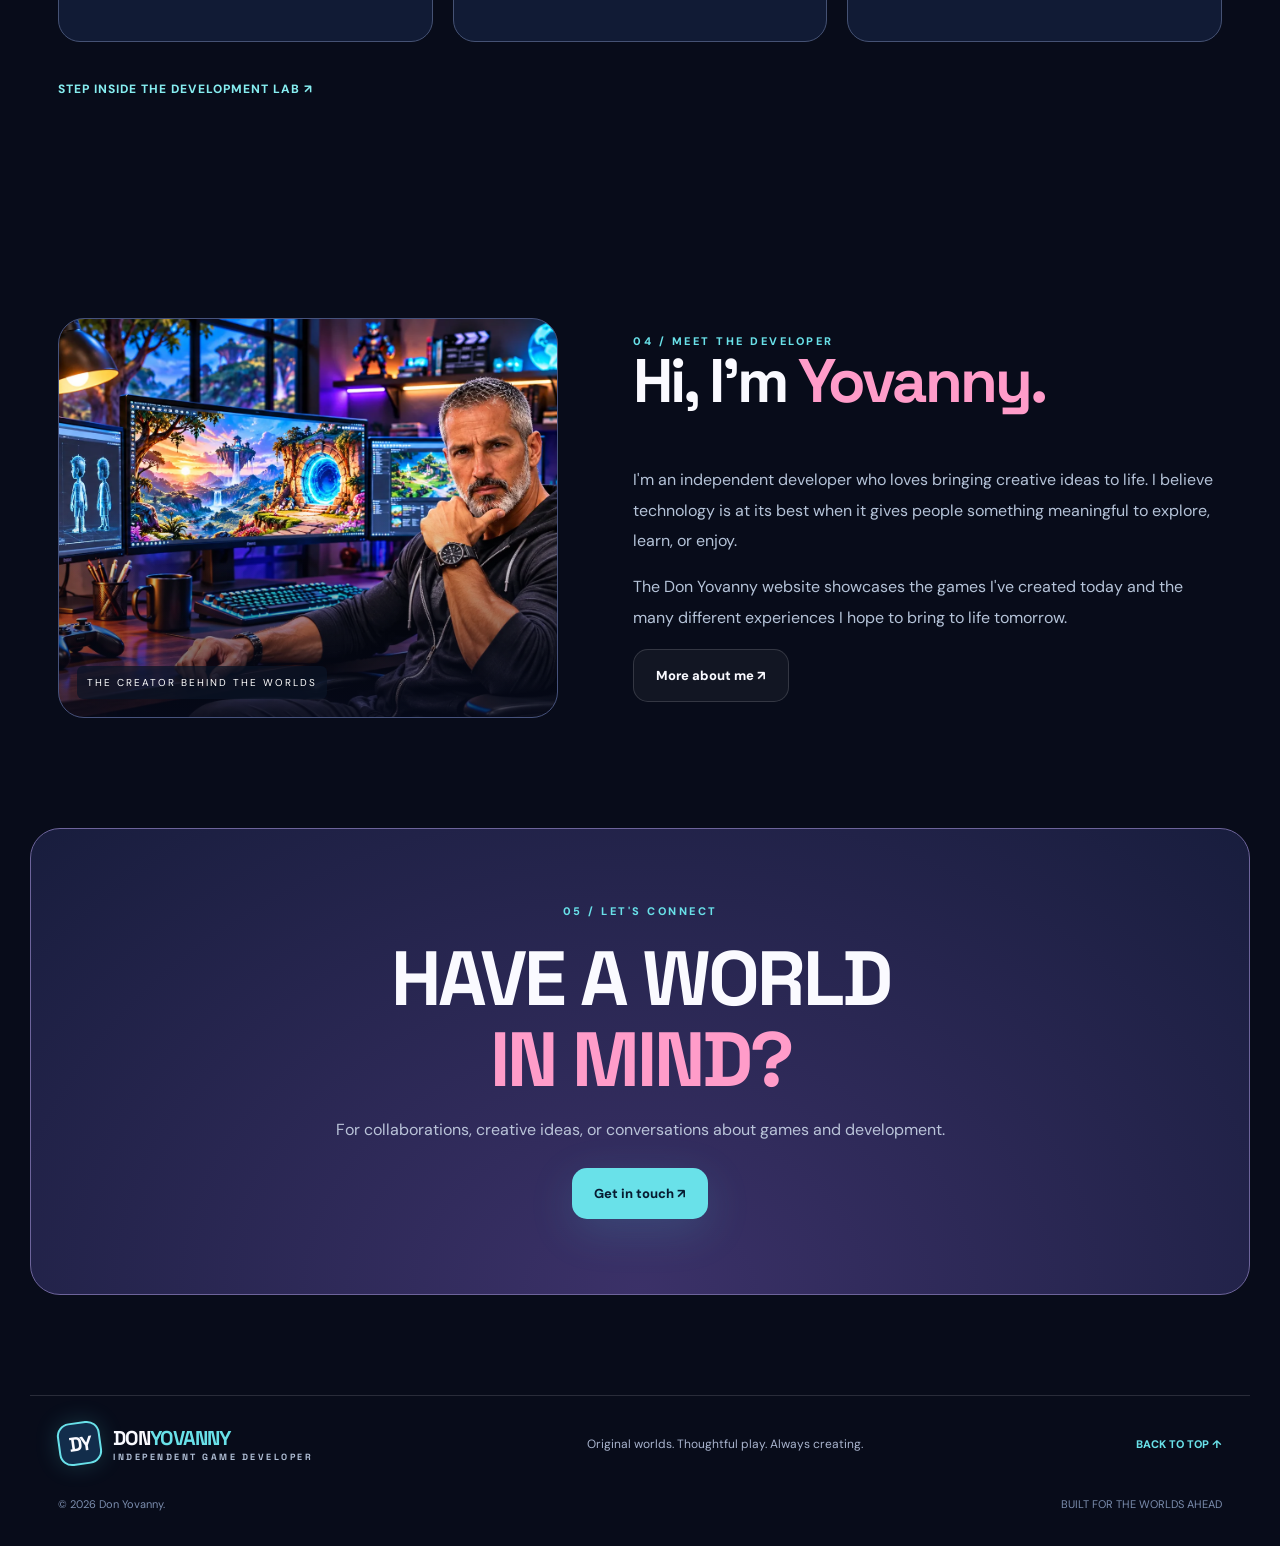
==== commit 4c041763: "Show real Niko gameplay screenshot for Project 01" ====
--- a/index.html
+++ b/index.html
@@ -1 +1 @@
-<!doctype html><html lang="en"><head><meta charset="utf-8"><meta name="viewport" content="width=device-width,initial-scale=1"><meta name="theme-color" content="#080c1a"><meta name="description" content="Don Yovanny is an independent game developer creating original interactive worlds. Explore games, projects, and the development lab."><title>Don Yovanny | Independent Game Developer</title><link rel="preconnect" href="https://fonts.googleapis.com"><link rel="preconnect" href="https://fonts.gstatic.com" crossorigin><link href="https://fonts.googleapis.com/css2?family=DM+Sans:wght@400;500;600;700;800&family=Space+Grotesk:wght@400;500;600;700&display=swap" rel="stylesheet"><link rel="stylesheet" href="./style.css"><link rel="stylesheet" href="./pages.css"><link rel="stylesheet" href="./studio.css"></head><body class="studio"><a class="skip" href="#main">Skip to content</a><header class="nav wrap"><a class="brand" href="./index.html"><span class="logo">DY</span><span>DON<span class="cyan">YOVANNY</span><small>INDEPENDENT GAME DEVELOPER</small></span></a><button class="menu" aria-label="Toggle navigation" aria-expanded="false">☰</button><nav id="nav"><a href="./index.html" aria-current="page">Home</a><a href="./games.html">Games</a><a href="./lab.html">Development Lab</a><a href="./about.html">About</a><a href="./contact.html">Contact</a></nav><a class="nav-button" href="./games.html">Explore the games ↗</a></header><main id="main"><section class="studio-hero"><div class="hero-atmosphere" aria-hidden="true"><div class="halo halo-a"></div><div class="halo halo-b"></div><div class="moon"></div><div class="mountain far"></div><div class="mountain near"></div><div class="ground-glow"></div><div class="gateway"><div class="gateway-inner"></div></div><div class="particle p1"></div><div class="particle p2"></div><div class="particle p3"></div><div class="particle p4"></div></div><div class="wrap studio-hero-inner"><div class="eyebrow"><span class="dot"></span> INDEPENDENT GAME DEVELOPER & CREATOR</div><h1>EVERY GREAT GAME<br>STARTS WITH <em>A WORLD.</em></h1><p>I'm Yovanny Alfonso. I design and build original interactive experiences, from imaginative learning adventures to the worlds still waiting to be discovered.</p><div class="buttons"><a class="button primary" href="./games.html">Explore my games <span>↗</span></a><a class="button secondary" href="./lab.html">Inside the studio <span>→</span></a></div><div class="hero-bottom"><span><b>01</b> RELEASED PROJECT</span><span><b>∞</b> WORLDS TO IMAGINE</span><span class="scroll-hint">SCROLL TO EXPLORE ↓</span></div></div></section><section class="section wrap studio-feature"><div class="studio-section-top"><div><div class="kicker">01 / FEATURED RELEASE</div><h2>Meet the first <em>adventure.</em></h2></div><p>Every project has its own identity. This is where the journey begins.</p></div><div class="studio-feature-card"><div class="niko-world"><div class="niko-sky"></div><div class="niko-sun"></div><div class="niko-cloud c1"></div><div class="niko-cloud c2"></div><div class="niko-hill h1"></div><div class="niko-hill h2"></div><div class="niko-path"></div><div class="niko-arch"><div class="niko-arch-inner">✦</div></div><div class="niko-label">WORLD 001 / FAMILY ADVENTURE</div></div><div class="studio-feature-copy"><span class="studio-tag">FEATURED GAME · EDUCATIONAL ADVENTURE</span><h3>Niko's Great<br><em>Adventure</em></h3><p>A welcoming world of discovery, playful challenges, and small victories. Created for young explorers and the families cheering them on.</p><div class="chips"><span>Learning through play</span><span>Ages 3–9</span><span>Browser game</span></div><div class="buttons"><a class="button primary" href="./niko.html">Discover the game ↗</a><a class="button secondary" href="https://yovannyhub-nikos-games.pages.dev/" target="_blank" rel="noopener noreferrer">Play now ↗</a></div><small>Concept artwork shown here; actual game screenshots coming soon.</small></div></div></section><section class="section studio-library"><div class="wrap"><div class="studio-section-top"><div><div class="kicker">02 / THE GAME COLLECTION</div><h2>One studio. <em>Endless possibilities.</em></h2></div><a class="studio-inline-link" href="./games.html">VIEW THE GAME LIBRARY ↗</a></div><div class="studio-tiles"><a href="./niko.html" class="studio-tile release"><span class="tile-number">01 / RELEASED PROJECT</span><div class="tile-art"><span class="tile-orb"></span><span class="tile-gate"></span></div><h3>Niko's Great Adventure</h3><p>Explore a playful learning world.</p><span class="tile-link">VIEW PROJECT ↗</span></a><div class="studio-tile future"><span class="tile-number">02 / FUTURE PROJECT</span><div class="tile-art"><span class="future-ring"></span></div><h3>Niko's Dragon World</h3><p>A magical world of dragons, castles, and discoveries awaits.</p><span class="tile-link">IN DEVELOPMENT</span></div><div class="studio-tile future alt"><span class="tile-number">03 / FUTURE PROJECT</span><div class="tile-art"><span class="future-star">✧</span></div><h3>Niko's Farm Adventure</h3><p>Meet friendly farm animals and explore a countryside full of surprises.</p><span class="tile-link">COMING LATER</span></div></div></div></section><section class="section wrap studio-process"><div class="studio-section-top"><div><div class="kicker">03 / THE DEVELOPMENT LAB</div><h2>Made with <em>curiosity.</em><br>Built with purpose.</h2></div><p>Every game is a mix of imagination, experimentation, and thoughtful design.</p></div><div class="process-grid"><article><span class="process-index">01</span><div class="process-symbol">✧</div><h3>Imagine</h3><p>Find the idea, the story, and the feeling that make a world worth visiting.</p></article><article><span class="process-index">02</span><div class="process-symbol">&lt;/&gt;</div><h3>Build</h3><p>Turn concepts into playable interactions and cohesive digital spaces.</p></article><article><span class="process-index">03</span><div class="process-symbol">↗</div><h3>Refine</h3><p>Test the experience, learn from feedback, and make every detail better.</p></article></div><a class="studio-inline-link" href="./lab.html">STEP INSIDE THE DEVELOPMENT LAB ↗</a></section><section class="section wrap studio-about"><div class="about-emblem"><div class="emblem-ring"><span>DY</span></div><span class="emblem-note">THE CREATOR BEHIND THE WORLDS</span></div><div><div class="kicker">04 / MEET THE DEVELOPER</div><h2>Hi, I'm <em>Yovanny.</em></h2><p>I'm an independent developer who loves bringing creative ideas to life. I believe technology is at its best when it gives people something meaningful to explore, learn, or enjoy.</p><p>The Don Yovanny website showcases the games I've created today and the many different experiences I hope to bring to life tomorrow.</p><a class="button secondary" href="./about.html">More about me ↗</a></div></section><section class="wrap studio-contact"><div class="kicker">05 / LET'S CONNECT</div><h2>HAVE A WORLD<br><em>IN MIND?</em></h2><p>For collaborations, creative ideas, or conversations about games and development.</p><a class="button primary" href="./contact.html">Get in touch ↗</a></section></main><footer class="wrap footer"><div><a class="brand" href="./index.html"><span class="logo">DY</span><span>DON<span class="cyan">YOVANNY</span><small>INDEPENDENT GAME DEVELOPER</small></span></a><p>Original worlds. Thoughtful play. Always creating.</p><a href="#main">BACK TO TOP ↑</a></div><div class="footer-bottom"><span>© <span id="year">2026</span> Don Yovanny.</span><span>BUILT FOR THE WORLDS AHEAD</span></div></footer><script src="./script.js"></script></body></html>+<!doctype html><html lang="en"><head><meta charset="utf-8"><meta name="viewport" content="width=device-width,initial-scale=1"><meta name="theme-color" content="#080c1a"><meta name="description" content="Don Yovanny is an independent game developer creating original interactive worlds. Explore games, projects, and the development lab."><title>Don Yovanny | Independent Game Developer</title><link rel="preconnect" href="https://fonts.googleapis.com"><link rel="preconnect" href="https://fonts.gstatic.com" crossorigin><link href="https://fonts.googleapis.com/css2?family=DM+Sans:wght@400;500;600;700;800&family=Space+Grotesk:wght@400;500;600;700&display=swap" rel="stylesheet"><link rel="stylesheet" href="./style.css"><link rel="stylesheet" href="./pages.css"><link rel="stylesheet" href="./studio.css"></head><body class="studio"><a class="skip" href="#main">Skip to content</a><header class="nav wrap"><a class="brand" href="./index.html"><span class="logo">DY</span><span>DON<span class="cyan">YOVANNY</span><small>INDEPENDENT GAME DEVELOPER</small></span></a><button class="menu" aria-label="Toggle navigation" aria-expanded="false">☰</button><nav id="nav"><a href="./index.html" aria-current="page">Home</a><a href="./games.html">Games</a><a href="./lab.html">Development Lab</a><a href="./about.html">About</a><a href="./contact.html">Contact</a></nav><a class="nav-button" href="./games.html">Explore the games ↗</a></header><main id="main"><section class="studio-hero"><div class="hero-atmosphere" aria-hidden="true"><div class="halo halo-a"></div><div class="halo halo-b"></div><div class="moon"></div><div class="mountain far"></div><div class="mountain near"></div><div class="ground-glow"></div><div class="gateway"><div class="gateway-inner"></div></div><div class="particle p1"></div><div class="particle p2"></div><div class="particle p3"></div><div class="particle p4"></div></div><div class="wrap studio-hero-inner"><div class="eyebrow"><span class="dot"></span> INDEPENDENT GAME DEVELOPER & CREATOR</div><h1>EVERY GREAT GAME<br>STARTS WITH <em>A WORLD.</em></h1><p>I'm Yovanny Alfonso. I design and build original interactive experiences, from imaginative learning adventures to the worlds still waiting to be discovered.</p><div class="buttons"><a class="button primary" href="./games.html">Explore my games <span>↗</span></a><a class="button secondary" href="./lab.html">Inside the studio <span>→</span></a></div><div class="hero-bottom"><span><b>01</b> RELEASED PROJECT</span><span><b>∞</b> WORLDS TO IMAGINE</span><span class="scroll-hint">SCROLL TO EXPLORE ↓</span></div></div></section><section class="section wrap studio-feature"><div class="studio-section-top"><div><div class="kicker">01 / FEATURED RELEASE</div><h2>Meet the first <em>adventure.</em></h2></div><p>Every project has its own identity. This is where the journey begins.</p></div><div class="studio-feature-card"><div class="niko-world" style="background:#14223d;display:flex;align-items:center;justify-content:center;overflow:hidden"><img src="./assets/niko-gameplay-screenshot.png" alt="Actual Niko's Great Adventure gameplay showing ten colorful worlds and the play button" style="display:block;width:100%;height:100%;object-fit:contain" loading="lazy"><div class="niko-label">PROJECT 01 / ACTUAL GAMEPLAY</div></div><div class="studio-feature-copy"><span class="studio-tag">FEATURED GAME · EDUCATIONAL ADVENTURE</span><h3>Niko's Great<br><em>Adventure</em></h3><p>A welcoming world of discovery, playful challenges, and small victories. Created for young explorers and the families cheering them on.</p><div class="chips"><span>Learning through play</span><span>Ages 3–9</span><span>Browser game</span></div><div class="buttons"><a class="button primary" href="./niko.html">Discover the game ↗</a><a class="button secondary" href="https://yovannyhub-nikos-games.pages.dev/" target="_blank" rel="noopener noreferrer">Play now ↗</a></div><small>Actual gameplay screenshot from Niko's Great Adventure.</small></div></div></section><section class="section studio-library"><div class="wrap"><div class="studio-section-top"><div><div class="kicker">02 / THE GAME COLLECTION</div><h2>One studio. <em>Endless possibilities.</em></h2></div><a class="studio-inline-link" href="./games.html">VIEW THE GAME LIBRARY ↗</a></div><div class="studio-tiles"><a href="./niko.html" class="studio-tile release"><span class="tile-number">01 / RELEASED PROJECT</span><div class="tile-art" style="overflow:hidden;background:#14223d"><img src="./assets/niko-gameplay-screenshot.png" alt="Niko's Great Adventure game world selection screen" loading="lazy" style="width:100%;height:100%;object-fit:contain;display:block;position:relative;z-index:2"></div><h3>Niko's Great Adventure</h3><p>Explore a playful learning world.</p><span class="tile-link">VIEW PROJECT ↗</span></a><div class="studio-tile future"><span class="tile-number">02 / FUTURE PROJECT</span><div class="tile-art"><span class="future-ring"></span></div><h3>Niko's Dragon World</h3><p>A magical world of dragons, castles, and discoveries awaits.</p><span class="tile-link">IN DEVELOPMENT</span></div><div class="studio-tile future alt"><span class="tile-number">03 / FUTURE PROJECT</span><div class="tile-art"><span class="future-star">✧</span></div><h3>Niko's Farm Adventure</h3><p>Meet friendly farm animals and explore a countryside full of surprises.</p><span class="tile-link">COMING LATER</span></div></div></div></section><section class="section wrap studio-process"><div class="studio-section-top"><div><div class="kicker">03 / THE DEVELOPMENT LAB</div><h2>Made with <em>curiosity.</em><br>Built with purpose.</h2></div><p>Every game is a mix of imagination, experimentation, and thoughtful design.</p></div><div class="process-grid"><article><span class="process-index">01</span><div class="process-symbol">✧</div><h3>Imagine</h3><p>Find the idea, the story, and the feeling that make a world worth visiting.</p></article><article><span class="process-index">02</span><div class="process-symbol">&lt;/&gt;</div><h3>Build</h3><p>Turn concepts into playable interactions and cohesive digital spaces.</p></article><article><span class="process-index">03</span><div class="process-symbol">↗</div><h3>Refine</h3><p>Test the experience, learn from feedback, and make every detail better.</p></article></div><a class="studio-inline-link" href="./lab.html">STEP INSIDE THE DEVELOPMENT LAB ↗</a></section><section class="section wrap studio-about"><div class="about-emblem"><div class="emblem-ring"><span>DY</span></div><span class="emblem-note">THE CREATOR BEHIND THE WORLDS</span></div><div><div class="kicker">04 / MEET THE DEVELOPER</div><h2>Hi, I'm <em>Yovanny.</em></h2><p>I'm an independent developer who loves bringing creative ideas to life. I believe technology is at its best when it gives people something meaningful to explore, learn, or enjoy.</p><p>The Don Yovanny website showcases the games I've created today and the many different experiences I hope to bring to life tomorrow.</p><a class="button secondary" href="./about.html">More about me ↗</a></div></section><section class="wrap studio-contact"><div class="kicker">05 / LET'S CONNECT</div><h2>HAVE A WORLD<br><em>IN MIND?</em></h2><p>For collaborations, creative ideas, or conversations about games and development.</p><a class="button primary" href="./contact.html">Get in touch ↗</a></section></main><footer class="wrap footer"><div><a class="brand" href="./index.html"><span class="logo">DY</span><span>DON<span class="cyan">YOVANNY</span><small>INDEPENDENT GAME DEVELOPER</small></span></a><p>Original worlds. Thoughtful play. Always creating.</p><a href="#main">BACK TO TOP ↑</a></div><div class="footer-bottom"><span>© <span id="year">2026</span> Don Yovanny.</span><span>BUILT FOR THE WORLDS AHEAD</span></div></footer><script src="./script.js"></script></body></html>
--- a/studio.css
+++ b/studio.css
@@ -14,3 +14,7 @@
 .studio-about .emblem-ring{display:none}
 .studio-about .emblem-note{left:18px;bottom:18px;color:white;background:#0a1425bd;padding:10px;border-radius:6px}
 @media(max-width:700px){.studio-hero{background-position:61% center;background-image:linear-gradient(90deg,rgba(5,10,24,.91),rgba(5,10,24,.52)),url('./assets/hero.webp')}.studio-about .about-emblem{background-position:70% center}}
+
+/* Distinct artwork for upcoming Niko concepts */
+.studio-tile.future:not(.alt) .tile-art{background:linear-gradient(#07132d16,#07132d42),url('./assets/dragon-world.webp') center/cover}
+.studio-tile.future.alt .tile-art{background:linear-gradient(#07132d10,#07132d35),url('./assets/farm-world.webp') center/cover}
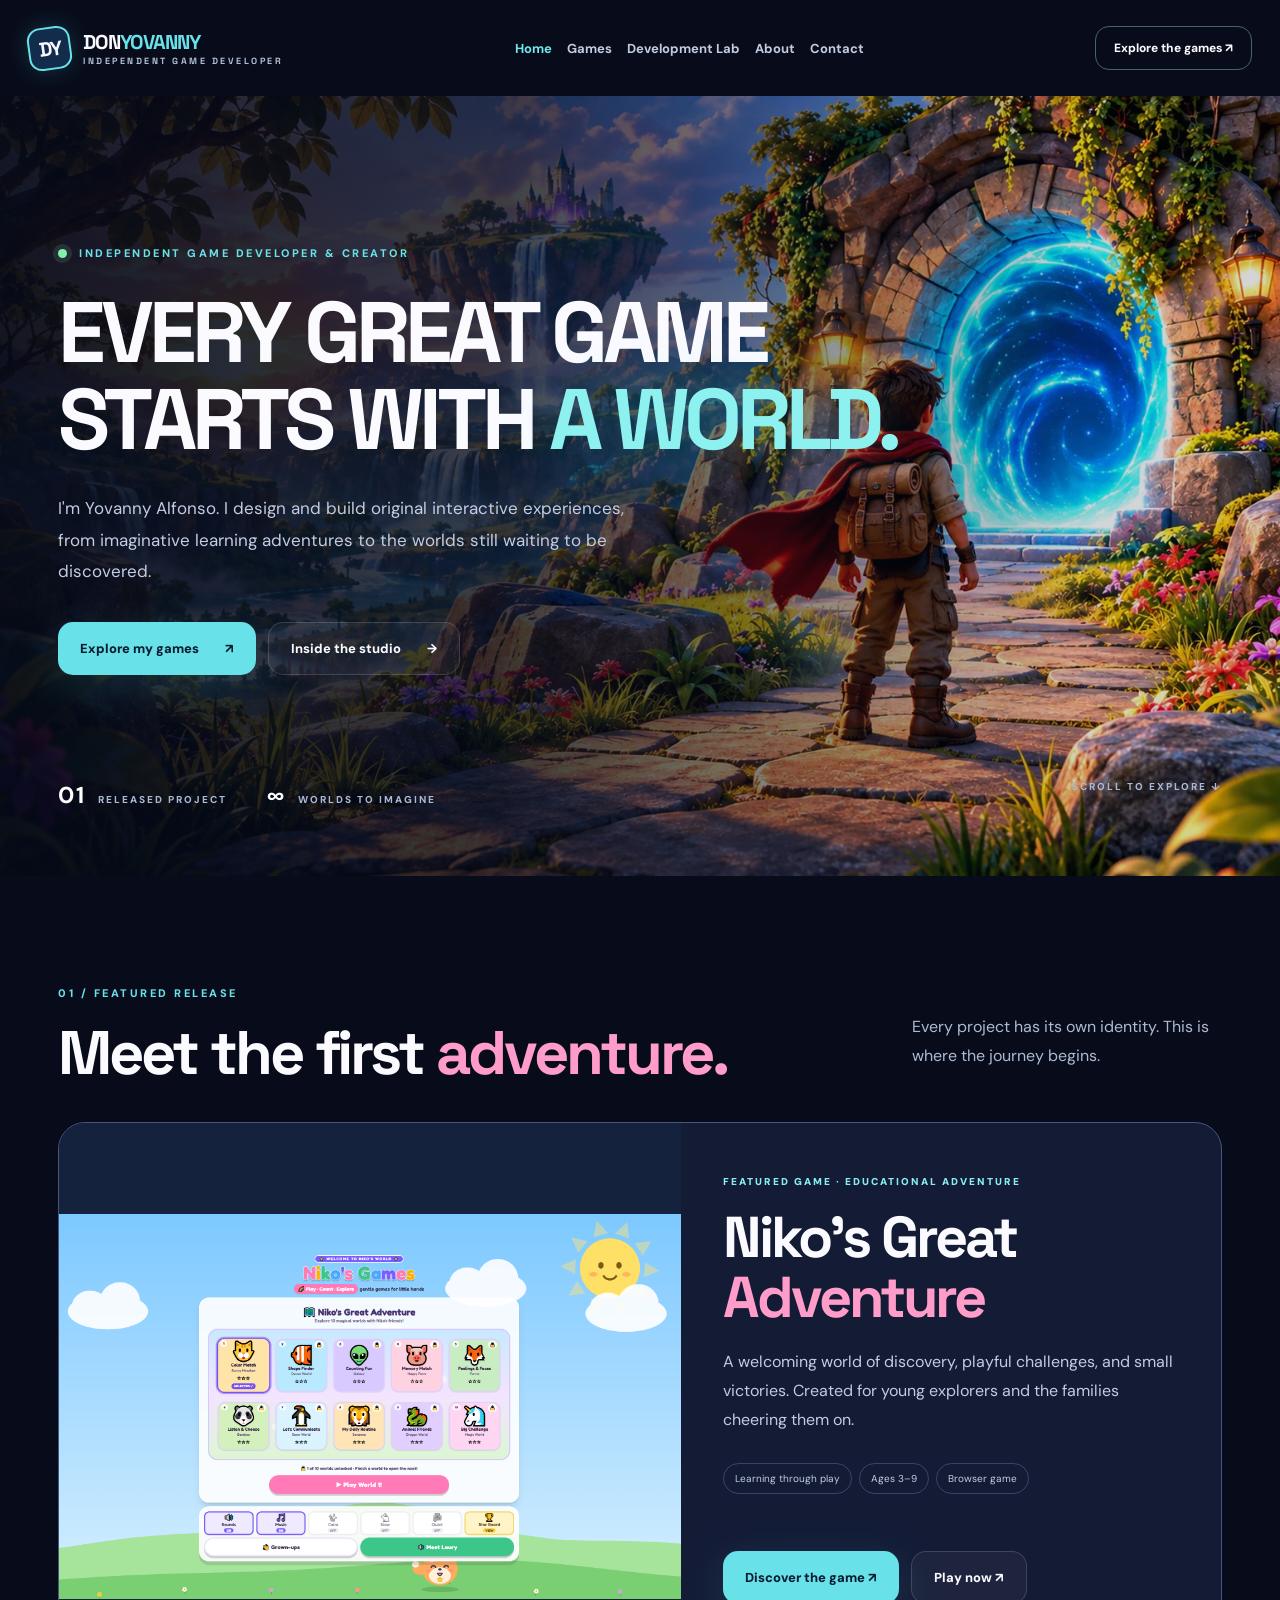
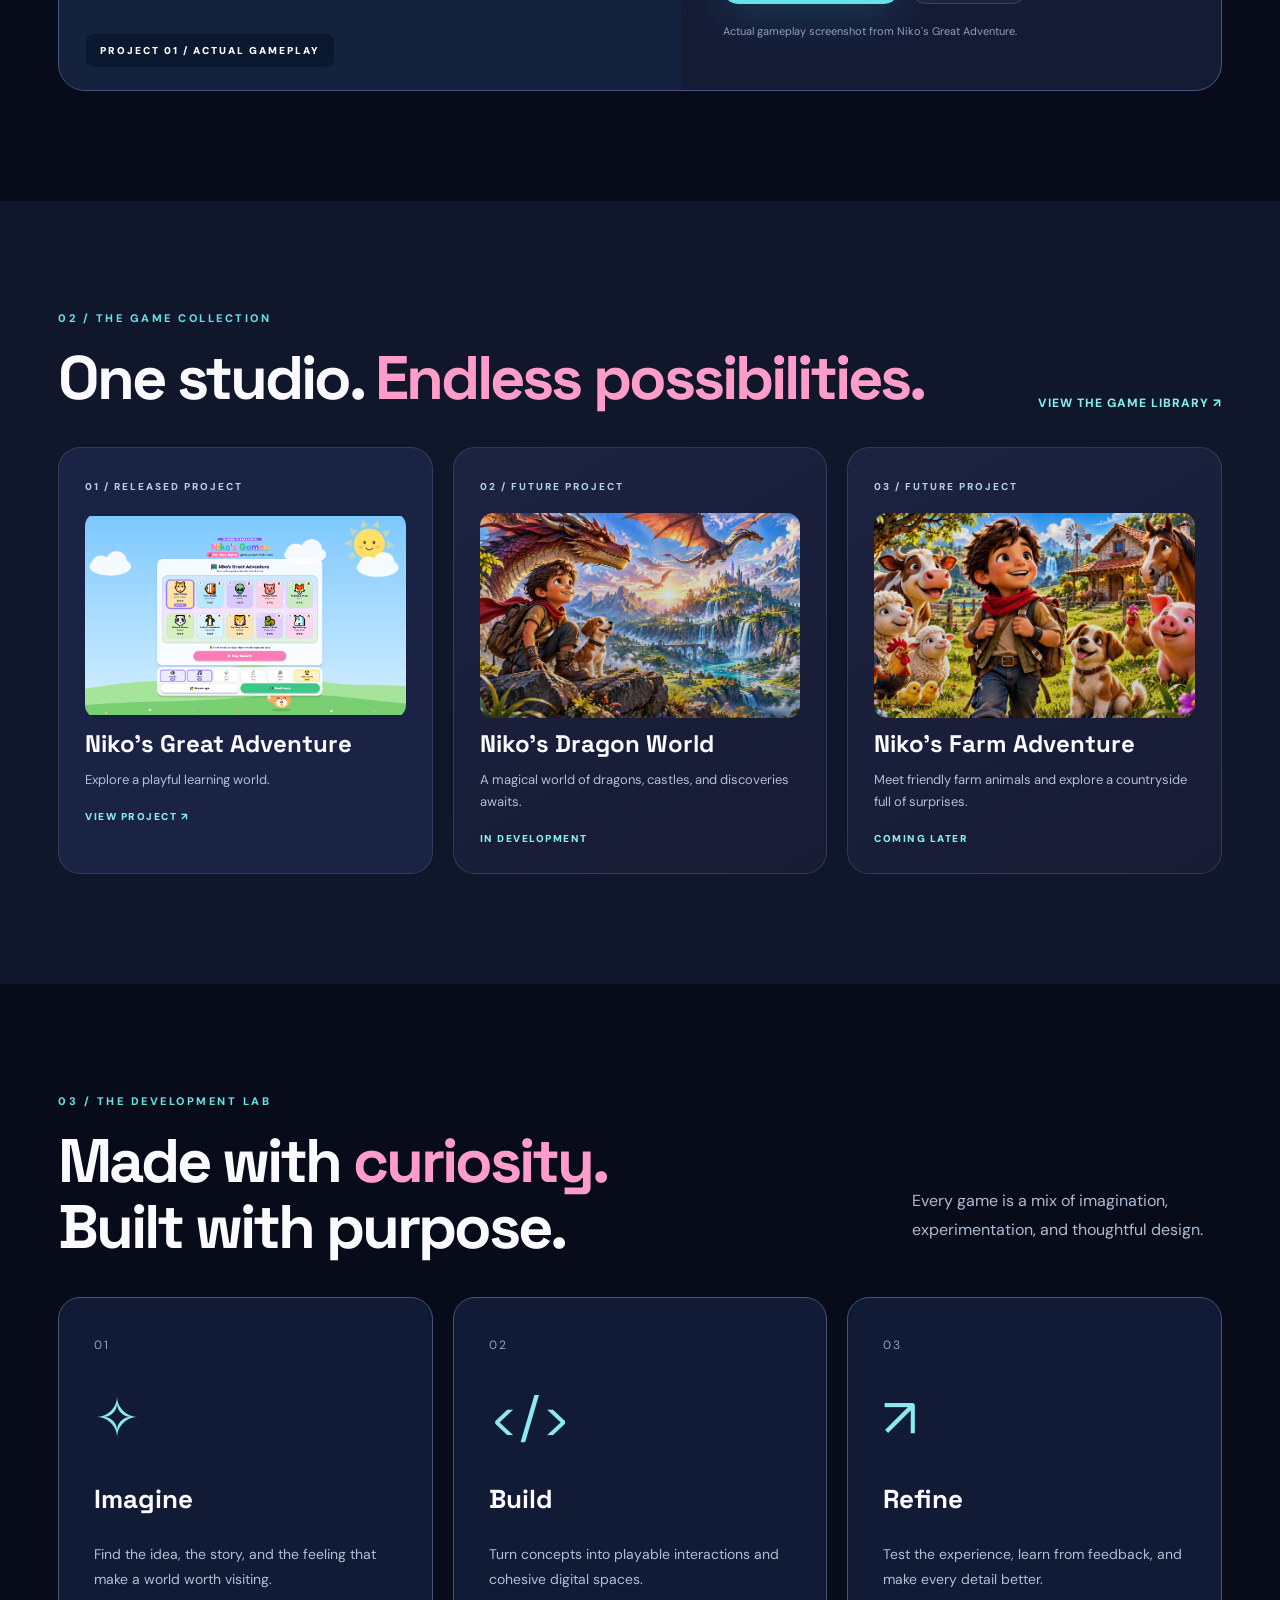
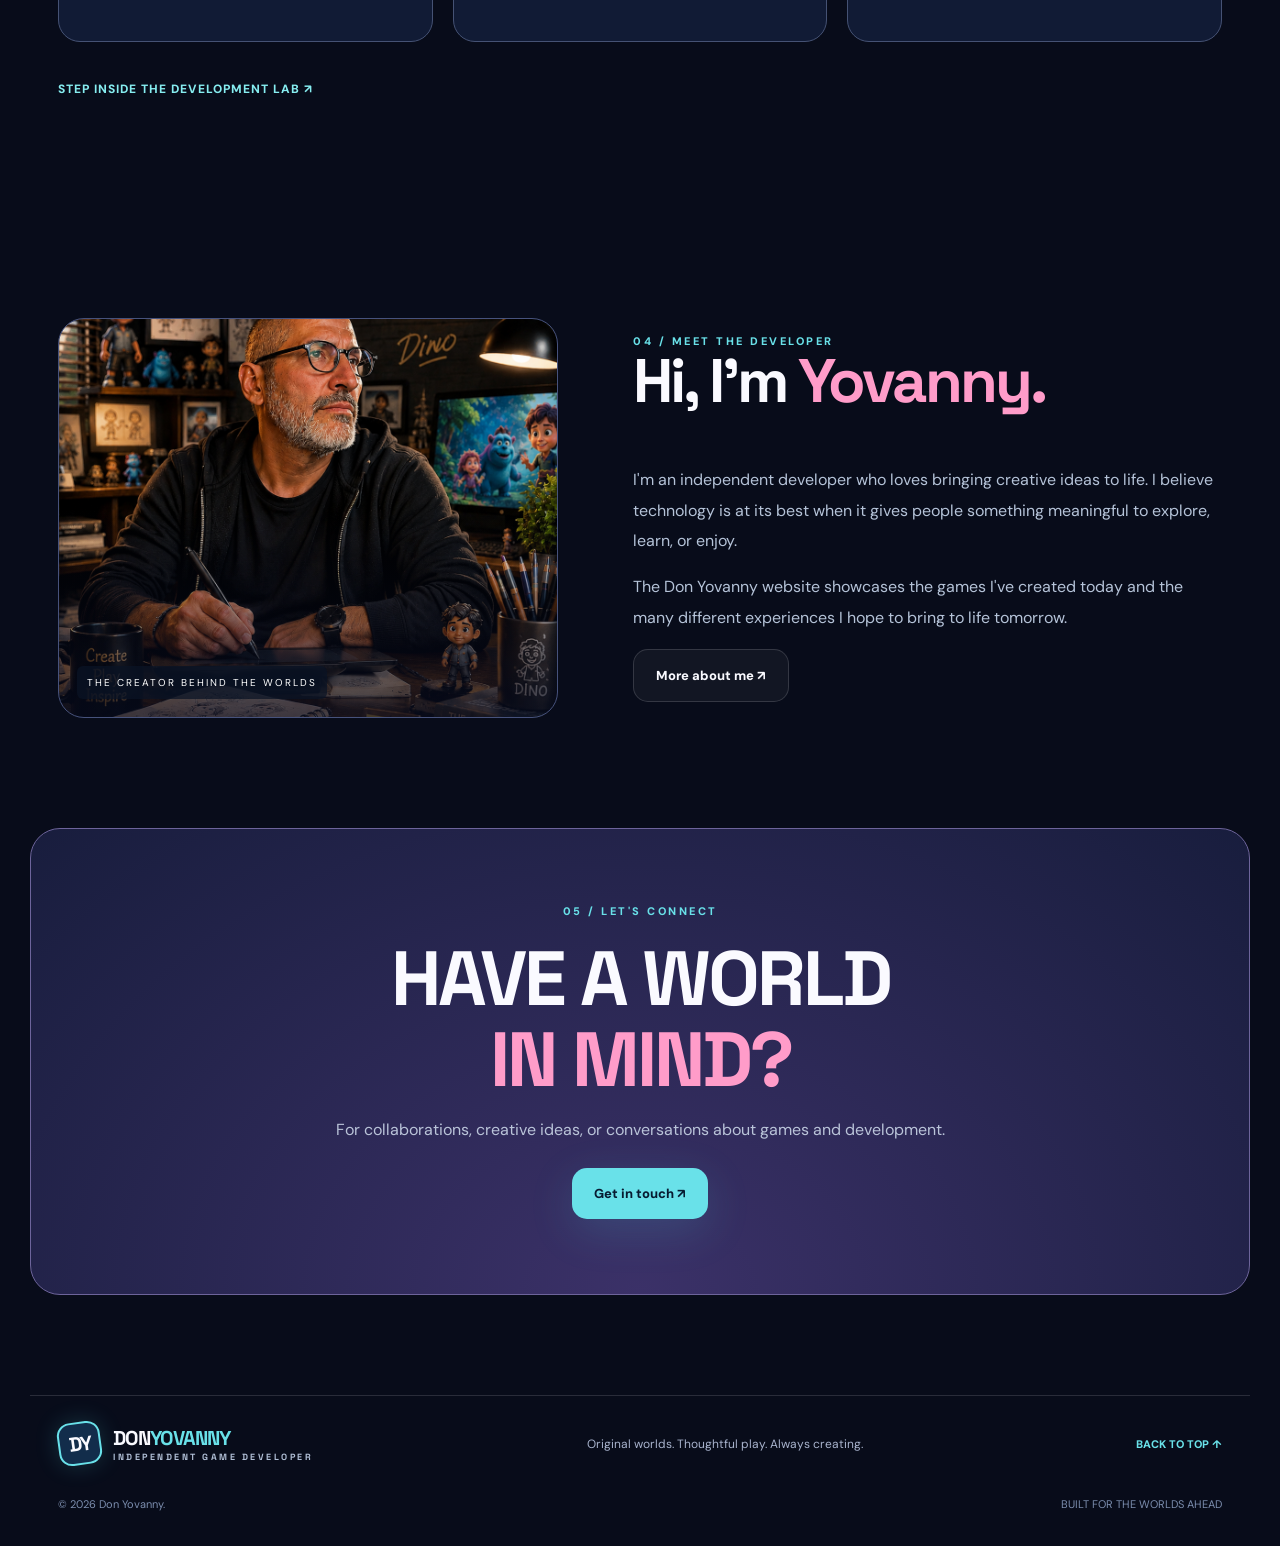
==== commit 53bfd465: "Keep internal navigation on the current custom domain" ====
--- a/index.html
+++ b/index.html
@@ -1 +1 @@
-<!doctype html><html lang="en"><head><meta charset="utf-8"><meta name="viewport" content="width=device-width,initial-scale=1"><meta name="theme-color" content="#080c1a"><meta name="description" content="Don Yovanny is an independent game developer creating original interactive worlds. Explore games, projects, and the development lab."><title>Don Yovanny | Independent Game Developer</title><link rel="preconnect" href="https://fonts.googleapis.com"><link rel="preconnect" href="https://fonts.gstatic.com" crossorigin><link href="https://fonts.googleapis.com/css2?family=DM+Sans:wght@400;500;600;700;800&family=Space+Grotesk:wght@400;500;600;700&display=swap" rel="stylesheet"><link rel="stylesheet" href="./style.css"><link rel="stylesheet" href="./pages.css"><link rel="stylesheet" href="./studio.css"></head><body class="studio"><a class="skip" href="#main">Skip to content</a><header class="nav wrap"><a class="brand" href="./index.html"><span class="logo">DY</span><span>DON<span class="cyan">YOVANNY</span><small>INDEPENDENT GAME DEVELOPER</small></span></a><button class="menu" aria-label="Toggle navigation" aria-expanded="false">☰</button><nav id="nav"><a href="./index.html" aria-current="page">Home</a><a href="./games.html">Games</a><a href="./lab.html">Development Lab</a><a href="./about.html">About</a><a href="./contact.html">Contact</a></nav><a class="nav-button" href="./games.html">Explore the games ↗</a></header><main id="main"><section class="studio-hero"><div class="hero-atmosphere" aria-hidden="true"><div class="halo halo-a"></div><div class="halo halo-b"></div><div class="moon"></div><div class="mountain far"></div><div class="mountain near"></div><div class="ground-glow"></div><div class="gateway"><div class="gateway-inner"></div></div><div class="particle p1"></div><div class="particle p2"></div><div class="particle p3"></div><div class="particle p4"></div></div><div class="wrap studio-hero-inner"><div class="eyebrow"><span class="dot"></span> INDEPENDENT GAME DEVELOPER & CREATOR</div><h1>EVERY GREAT GAME<br>STARTS WITH <em>A WORLD.</em></h1><p>I'm Yovanny Alfonso. I design and build original interactive experiences, from imaginative learning adventures to the worlds still waiting to be discovered.</p><div class="buttons"><a class="button primary" href="./games.html">Explore my games <span>↗</span></a><a class="button secondary" href="./lab.html">Inside the studio <span>→</span></a></div><div class="hero-bottom"><span><b>01</b> RELEASED PROJECT</span><span><b>∞</b> WORLDS TO IMAGINE</span><span class="scroll-hint">SCROLL TO EXPLORE ↓</span></div></div></section><section class="section wrap studio-feature"><div class="studio-section-top"><div><div class="kicker">01 / FEATURED RELEASE</div><h2>Meet the first <em>adventure.</em></h2></div><p>Every project has its own identity. This is where the journey begins.</p></div><div class="studio-feature-card"><div class="niko-world" style="background:#14223d;display:flex;align-items:center;justify-content:center;overflow:hidden"><img src="./assets/niko-gameplay-screenshot.png" alt="Actual Niko's Great Adventure gameplay showing ten colorful worlds and the play button" style="display:block;width:100%;height:100%;object-fit:contain" loading="lazy"><div class="niko-label">PROJECT 01 / ACTUAL GAMEPLAY</div></div><div class="studio-feature-copy"><span class="studio-tag">FEATURED GAME · EDUCATIONAL ADVENTURE</span><h3>Niko's Great<br><em>Adventure</em></h3><p>A welcoming world of discovery, playful challenges, and small victories. Created for young explorers and the families cheering them on.</p><div class="chips"><span>Learning through play</span><span>Ages 3–9</span><span>Browser game</span></div><div class="buttons"><a class="button primary" href="./niko.html">Discover the game ↗</a><a class="button secondary" href="https://yovannyhub-nikos-games.pages.dev/" target="_blank" rel="noopener noreferrer">Play now ↗</a></div><small>Actual gameplay screenshot from Niko's Great Adventure.</small></div></div></section><section class="section studio-library"><div class="wrap"><div class="studio-section-top"><div><div class="kicker">02 / THE GAME COLLECTION</div><h2>One studio. <em>Endless possibilities.</em></h2></div><a class="studio-inline-link" href="./games.html">VIEW THE GAME LIBRARY ↗</a></div><div class="studio-tiles"><a href="./niko.html" class="studio-tile release"><span class="tile-number">01 / RELEASED PROJECT</span><div class="tile-art" style="overflow:hidden;background:#14223d"><img src="./assets/niko-gameplay-screenshot.png" alt="Niko's Great Adventure game world selection screen" loading="lazy" style="width:100%;height:100%;object-fit:contain;display:block;position:relative;z-index:2"></div><h3>Niko's Great Adventure</h3><p>Explore a playful learning world.</p><span class="tile-link">VIEW PROJECT ↗</span></a><div class="studio-tile future"><span class="tile-number">02 / FUTURE PROJECT</span><div class="tile-art"><span class="future-ring"></span></div><h3>Niko's Dragon World</h3><p>A magical world of dragons, castles, and discoveries awaits.</p><span class="tile-link">IN DEVELOPMENT</span></div><div class="studio-tile future alt"><span class="tile-number">03 / FUTURE PROJECT</span><div class="tile-art"><span class="future-star">✧</span></div><h3>Niko's Farm Adventure</h3><p>Meet friendly farm animals and explore a countryside full of surprises.</p><span class="tile-link">COMING LATER</span></div></div></div></section><section class="section wrap studio-process"><div class="studio-section-top"><div><div class="kicker">03 / THE DEVELOPMENT LAB</div><h2>Made with <em>curiosity.</em><br>Built with purpose.</h2></div><p>Every game is a mix of imagination, experimentation, and thoughtful design.</p></div><div class="process-grid"><article><span class="process-index">01</span><div class="process-symbol">✧</div><h3>Imagine</h3><p>Find the idea, the story, and the feeling that make a world worth visiting.</p></article><article><span class="process-index">02</span><div class="process-symbol">&lt;/&gt;</div><h3>Build</h3><p>Turn concepts into playable interactions and cohesive digital spaces.</p></article><article><span class="process-index">03</span><div class="process-symbol">↗</div><h3>Refine</h3><p>Test the experience, learn from feedback, and make every detail better.</p></article></div><a class="studio-inline-link" href="./lab.html">STEP INSIDE THE DEVELOPMENT LAB ↗</a></section><section class="section wrap studio-about"><div class="about-emblem"><div class="emblem-ring"><span>DY</span></div><span class="emblem-note">THE CREATOR BEHIND THE WORLDS</span></div><div><div class="kicker">04 / MEET THE DEVELOPER</div><h2>Hi, I'm <em>Yovanny.</em></h2><p>I'm an independent developer who loves bringing creative ideas to life. I believe technology is at its best when it gives people something meaningful to explore, learn, or enjoy.</p><p>The Don Yovanny website showcases the games I've created today and the many different experiences I hope to bring to life tomorrow.</p><a class="button secondary" href="./about.html">More about me ↗</a></div></section><section class="wrap studio-contact"><div class="kicker">05 / LET'S CONNECT</div><h2>HAVE A WORLD<br><em>IN MIND?</em></h2><p>For collaborations, creative ideas, or conversations about games and development.</p><a class="button primary" href="./contact.html">Get in touch ↗</a></section></main><footer class="wrap footer"><div><a class="brand" href="./index.html"><span class="logo">DY</span><span>DON<span class="cyan">YOVANNY</span><small>INDEPENDENT GAME DEVELOPER</small></span></a><p>Original worlds. Thoughtful play. Always creating.</p><a href="#main">BACK TO TOP ↑</a></div><div class="footer-bottom"><span>© <span id="year">2026</span> Don Yovanny.</span><span>BUILT FOR THE WORLDS AHEAD</span></div></footer><script src="./script.js"></script></body></html>+<!doctype html><html lang="en"><head><meta charset="utf-8"><meta name="viewport" content="width=device-width,initial-scale=1"><meta name="theme-color" content="#080c1a"><meta name="description" content="Don Yovanny is an independent game developer creating original interactive worlds. Explore games, projects, and the development lab."><title>Don Yovanny | Independent Game Developer</title><link rel="preconnect" href="https://fonts.googleapis.com"><link rel="preconnect" href="https://fonts.gstatic.com" crossorigin><link href="https://fonts.googleapis.com/css2?family=DM+Sans:wght@400;500;600;700;800&family=Space+Grotesk:wght@400;500;600;700&display=swap" rel="stylesheet"><link rel="stylesheet" href="./style.css"><link rel="stylesheet" href="./pages.css"><link rel="stylesheet" href="./studio.css"></head><body class="studio"><a class="skip" href="#main">Skip to content</a><header class="nav wrap"><a class="brand" href="./index.html"><span class="logo">DY</span><span>DON<span class="cyan">YOVANNY</span><small>INDEPENDENT GAME DEVELOPER</small></span></a><button class="menu" aria-label="Toggle navigation" aria-expanded="false">☰</button><nav id="nav"><a href="./index.html" aria-current="page">Home</a><a href="./games.html">Games</a><a href="./lab.html">Development Lab</a><a href="./about.html">About</a><a href="./contact.html">Contact</a></nav><a class="nav-button" href="./games.html">Explore the games ↗</a></header><main id="main"><section class="studio-hero"><div class="hero-atmosphere" aria-hidden="true"><div class="halo halo-a"></div><div class="halo halo-b"></div><div class="moon"></div><div class="mountain far"></div><div class="mountain near"></div><div class="ground-glow"></div><div class="gateway"><div class="gateway-inner"></div></div><div class="particle p1"></div><div class="particle p2"></div><div class="particle p3"></div><div class="particle p4"></div></div><div class="wrap studio-hero-inner"><div class="eyebrow"><span class="dot"></span> INDEPENDENT GAME DEVELOPER & CREATOR</div><h1>EVERY GREAT GAME<br>STARTS WITH <em>A WORLD.</em></h1><p>I'm Yovanny Alfonso. I design and build original interactive experiences, from imaginative learning adventures to the worlds still waiting to be discovered.</p><div class="buttons"><a class="button primary" href="./games.html">Explore my games <span>↗</span></a><a class="button secondary" href="./lab.html">Inside the studio <span>→</span></a></div><div class="hero-bottom"><span><b>01</b> RELEASED PROJECT</span><span><b>∞</b> WORLDS TO IMAGINE</span><span class="scroll-hint">SCROLL TO EXPLORE ↓</span></div></div></section><section class="section wrap studio-feature"><div class="studio-section-top"><div><div class="kicker">01 / FEATURED RELEASE</div><h2>Meet the first <em>adventure.</em></h2></div><p>Every project has its own identity. This is where the journey begins.</p></div><div class="studio-feature-card"><div class="niko-world" style="background:#14223d;display:flex;align-items:center;justify-content:center;overflow:hidden"><img src="./assets/niko-gameplay-screenshot.png" alt="Actual Niko's Great Adventure gameplay showing ten colorful worlds and the play button" style="display:block;width:100%;height:100%;object-fit:contain" loading="lazy"><div class="niko-label">PROJECT 01 / ACTUAL GAMEPLAY</div></div><div class="studio-feature-copy"><span class="studio-tag">FEATURED GAME · EDUCATIONAL ADVENTURE</span><h3>Niko's Great<br><em>Adventure</em></h3><p>A welcoming world of discovery, playful challenges, and small victories. Created for young explorers and the families cheering them on.</p><div class="chips"><span>Learning through play</span><span>Ages 3–9</span><span>Browser game</span></div><div class="buttons"><a class="button primary" href="./niko.html">Discover the game ↗</a><a class="button secondary" href="https://playnikogames.com/" target="_blank" rel="noopener noreferrer">Play now ↗</a></div><small>Actual gameplay screenshot from Niko's Great Adventure.</small></div></div></section><section class="section studio-library"><div class="wrap"><div class="studio-section-top"><div><div class="kicker">02 / THE GAME COLLECTION</div><h2>One studio. <em>Endless possibilities.</em></h2></div><a class="studio-inline-link" href="./games.html">VIEW THE GAME LIBRARY ↗</a></div><div class="studio-tiles"><a href="./niko.html" class="studio-tile release"><span class="tile-number">01 / RELEASED PROJECT</span><div class="tile-art" style="overflow:hidden;background:#14223d"><img src="./assets/niko-gameplay-screenshot.png" alt="Niko's Great Adventure game world selection screen" loading="lazy" style="width:100%;height:100%;object-fit:contain;display:block;position:relative;z-index:2"></div><h3>Niko's Great Adventure</h3><p>Explore a playful learning world.</p><span class="tile-link">VIEW PROJECT ↗</span></a><div class="studio-tile future"><span class="tile-number">02 / FUTURE PROJECT</span><div class="tile-art"><span class="future-ring"></span></div><h3>Niko's Dragon World</h3><p>A magical world of dragons, castles, and discoveries awaits.</p><span class="tile-link">IN DEVELOPMENT</span></div><div class="studio-tile future alt"><span class="tile-number">03 / FUTURE PROJECT</span><div class="tile-art"><span class="future-star">✧</span></div><h3>Niko's Farm Adventure</h3><p>Meet friendly farm animals and explore a countryside full of surprises.</p><span class="tile-link">COMING LATER</span></div></div></div></section><section class="section wrap studio-process"><div class="studio-section-top"><div><div class="kicker">03 / THE DEVELOPMENT LAB</div><h2>Made with <em>curiosity.</em><br>Built with purpose.</h2></div><p>Every game is a mix of imagination, experimentation, and thoughtful design.</p></div><div class="process-grid"><article><span class="process-index">01</span><div class="process-symbol">✧</div><h3>Imagine</h3><p>Find the idea, the story, and the feeling that make a world worth visiting.</p></article><article><span class="process-index">02</span><div class="process-symbol">&lt;/&gt;</div><h3>Build</h3><p>Turn concepts into playable interactions and cohesive digital spaces.</p></article><article><span class="process-index">03</span><div class="process-symbol">↗</div><h3>Refine</h3><p>Test the experience, learn from feedback, and make every detail better.</p></article></div><a class="studio-inline-link" href="./lab.html">STEP INSIDE THE DEVELOPMENT LAB ↗</a></section><section class="section wrap studio-about"><div class="about-emblem"><div class="emblem-ring"><span>DY</span></div><span class="emblem-note">THE CREATOR BEHIND THE WORLDS</span></div><div><div class="kicker">04 / MEET THE DEVELOPER</div><h2>Hi, I'm <em>Yovanny.</em></h2><p>I'm an independent developer who loves bringing creative ideas to life. I believe technology is at its best when it gives people something meaningful to explore, learn, or enjoy.</p><p>The Don Yovanny website showcases the games I've created today and the many different experiences I hope to bring to life tomorrow.</p><a class="button secondary" href="./about.html">More about me ↗</a></div></section><section class="wrap studio-contact"><div class="kicker">05 / LET'S CONNECT</div><h2>HAVE A WORLD<br><em>IN MIND?</em></h2><p>For collaborations, creative ideas, or conversations about games and development.</p><a class="button primary" href="./contact.html">Get in touch ↗</a></section></main><footer class="wrap footer"><div><a class="brand" href="./index.html"><span class="logo">DY</span><span>DON<span class="cyan">YOVANNY</span><small>INDEPENDENT GAME DEVELOPER</small></span></a><p>Original worlds. Thoughtful play. Always creating.</p><a href="#main">BACK TO TOP ↑</a></div><div class="footer-bottom"><span>© <span id="year">2026</span> Don Yovanny.</span><span>BUILT FOR THE WORLDS AHEAD</span></div></footer><script src="./script.js"></script></body></html>
--- a/studio.css
+++ b/studio.css
@@ -10,7 +10,7 @@
 .studio-tile.future .tile-art{background:linear-gradient(#0a15312b,#0a15314d),url('./assets/coming-soon.webp') center/cover;border-radius:13px;margin:18px 0 10px}
 .studio-tile.future .tile-art>*{display:none}
 .studio-tile.future.alt .tile-art{background:linear-gradient(120deg,#0b163b55,#14112b99),url('./assets/coming-soon.webp') 76% 52%/cover}
-.studio-about .about-emblem{background:linear-gradient(0deg,#070c20bd,transparent 52%),url('./assets/studio.webp') center/cover}
+.studio-about .about-emblem{background:linear-gradient(0deg,#070c20bd,transparent 52%),url('./assets/yovanny-portrait version 2.png') center/cover}
 .studio-about .emblem-ring{display:none}
 .studio-about .emblem-note{left:18px;bottom:18px;color:white;background:#0a1425bd;padding:10px;border-radius:6px}
 @media(max-width:700px){.studio-hero{background-position:61% center;background-image:linear-gradient(90deg,rgba(5,10,24,.91),rgba(5,10,24,.52)),url('./assets/hero.webp')}.studio-about .about-emblem{background-position:70% center}}
